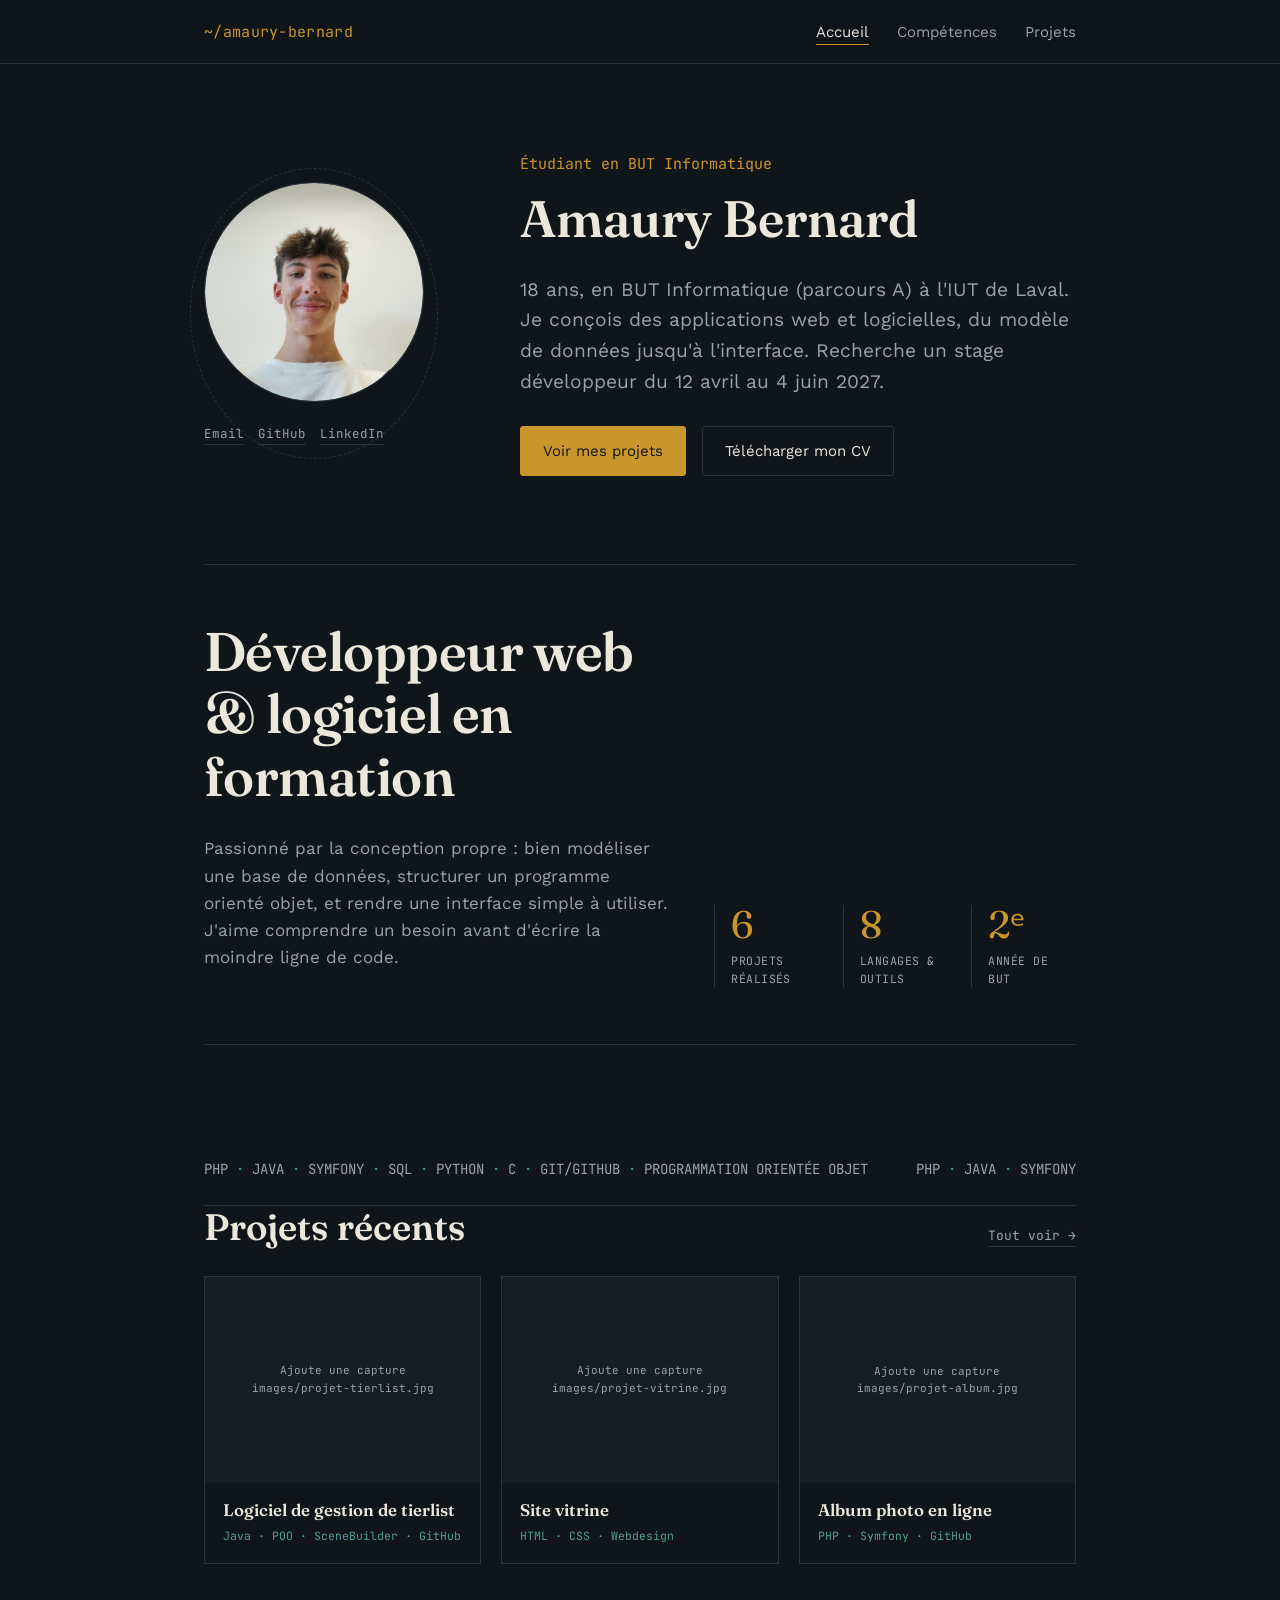
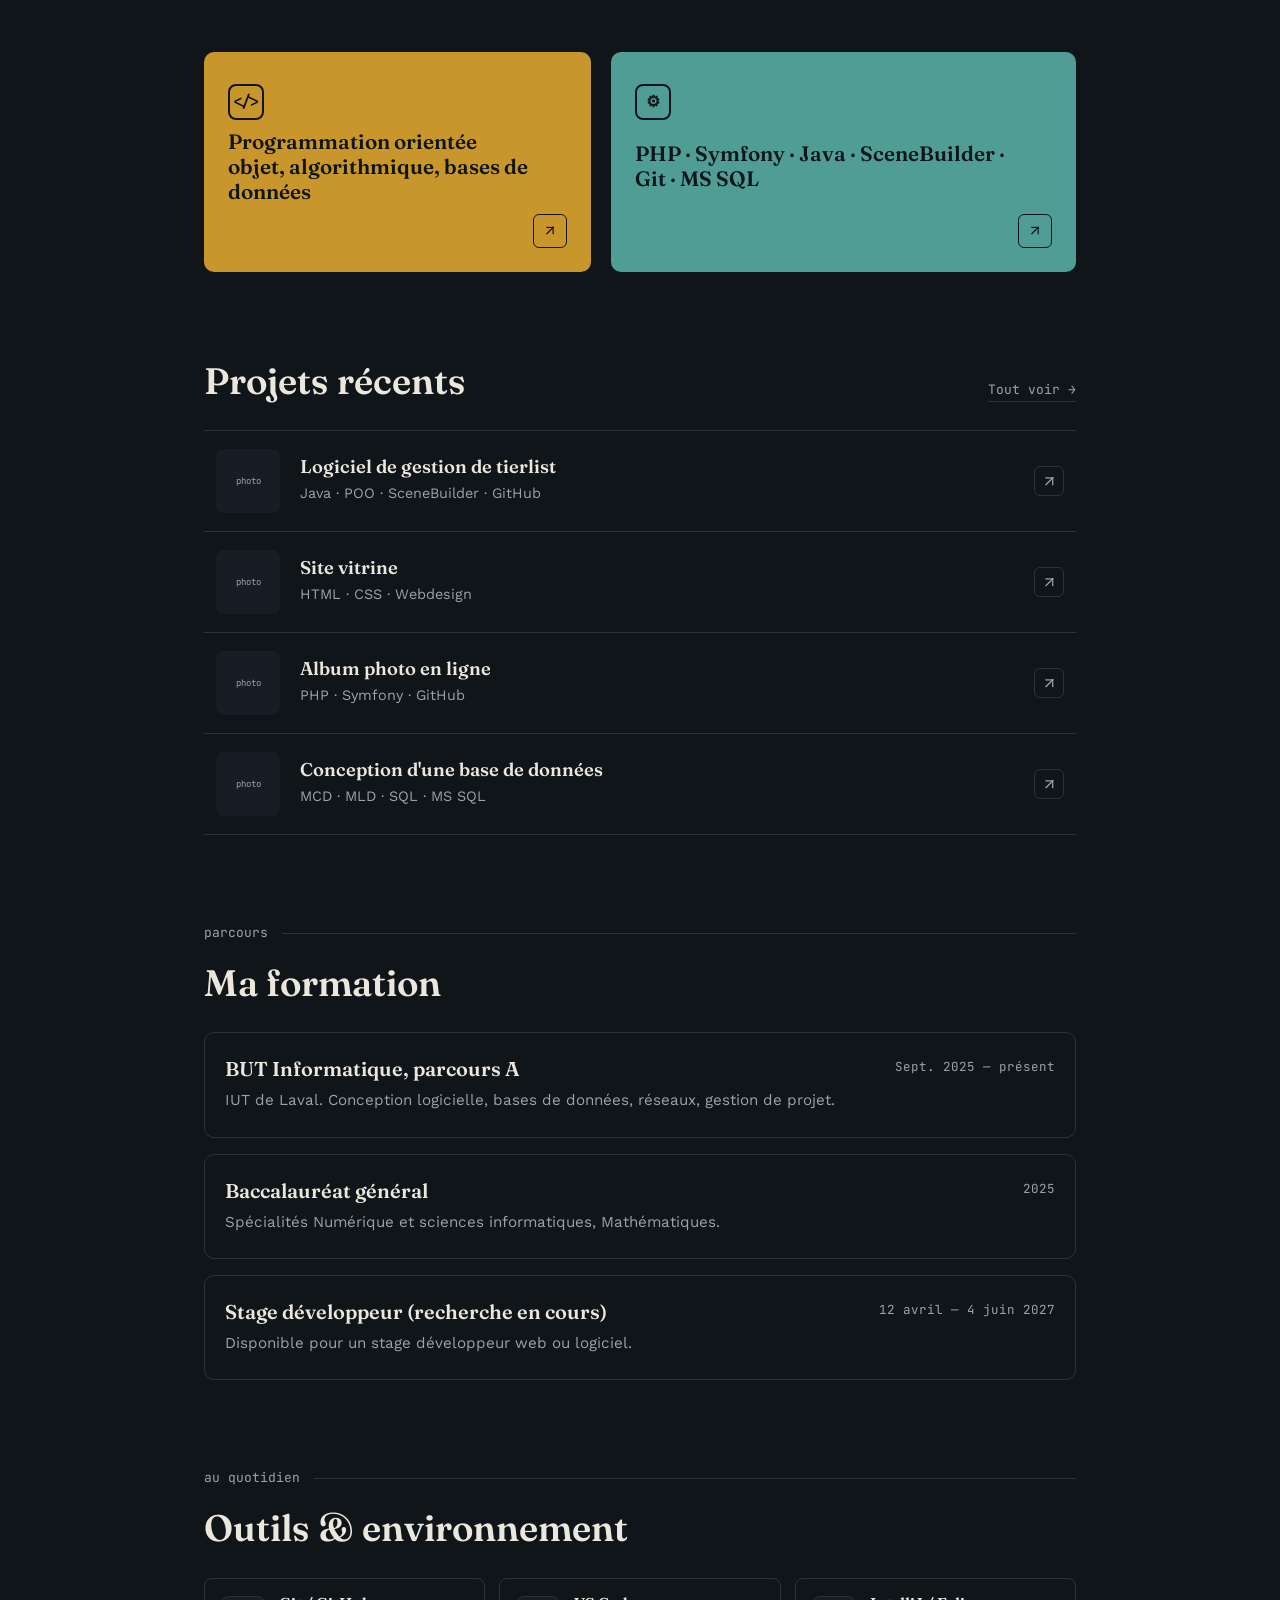
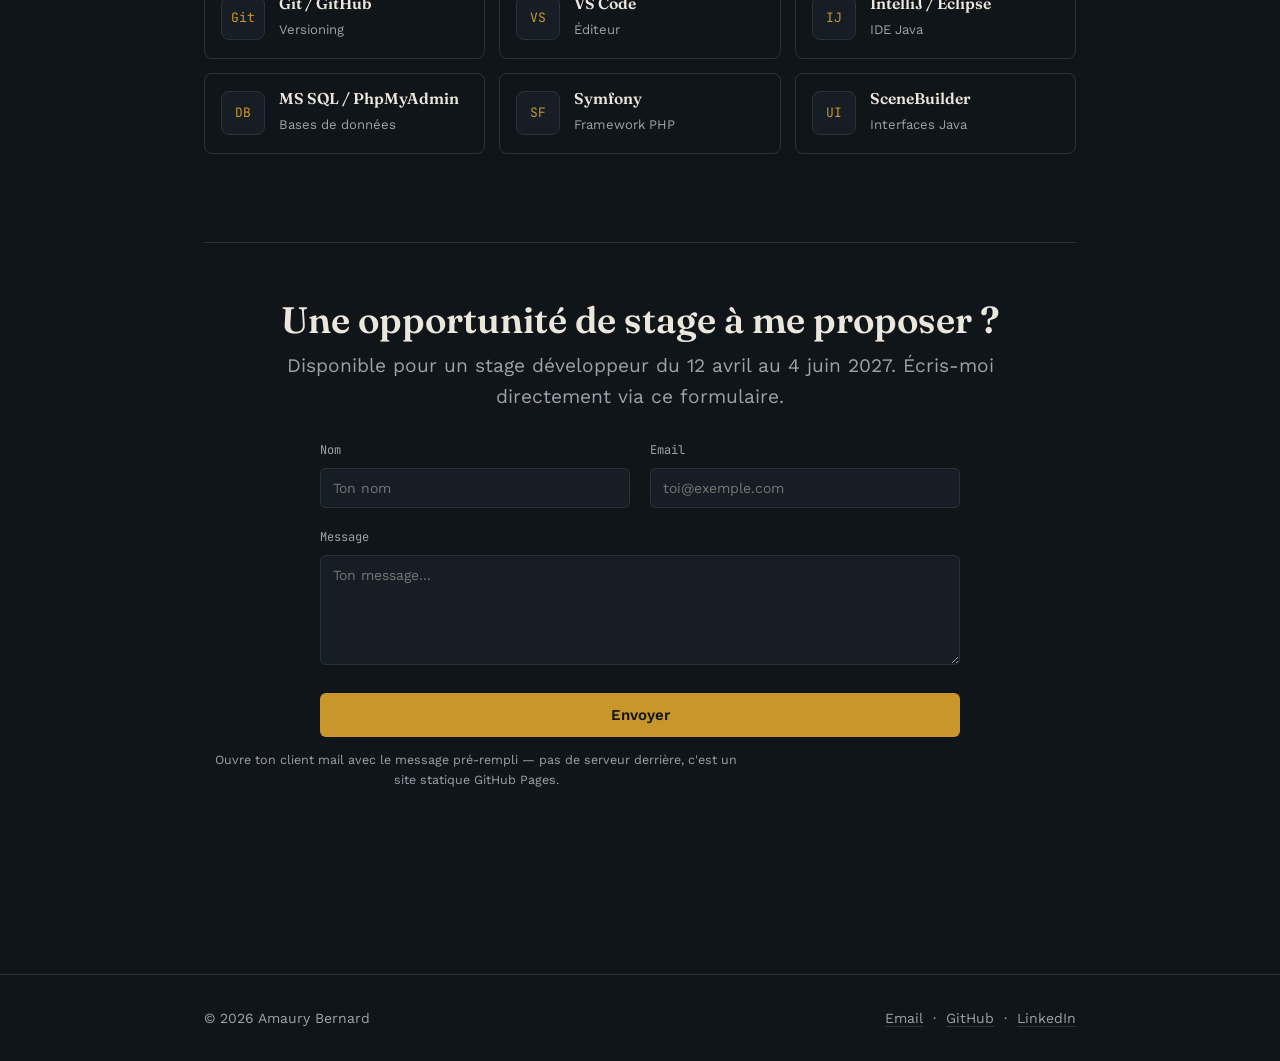
==== index.html @ c6707fb1 "3eme version" ====
<!DOCTYPE html>
<html lang="fr">
<head>
    <meta charset="UTF-8">
    <meta name="viewport" content="width=device-width, initial-scale=1.0">
    <title>Amaury Bernard — Portfolio</title>
    <meta name="description" content="Portfolio d'Amaury Bernard, étudiant en BUT Informatique à l'IUT de Laval.">
    <link rel="icon" href="images/favicon.ico">
    <link rel="preconnect" href="https://fonts.googleapis.com">
    <link href="https://fonts.googleapis.com/css2?family=Fraunces:wght@500;600&family=Work+Sans:wght@400;500&family=JetBrains+Mono:wght@400;500&display=swap" rel="stylesheet">
    <link rel="stylesheet" href="css/style.css">
</head>
<body>

<header class="site">
    <div class="wrap">
        <a href="index.html" class="logo">~/amaury-bernard</a>
        <button class="nav-toggle" aria-label="Ouvrir le menu" aria-expanded="false">☰</button>
        <nav class="main-nav">
            <ul>
                <li><a href="index.html" aria-current="page">Accueil</a></li>
                <li><a href="competences.html">Compétences</a></li>
                <li><a href="projets.html">Projets</a></li>
            </ul>
        </nav>
    </div>
</header>

<main>
    <div class="wrap">

        <!-- ===== Hero ===== -->
        <section class="hero-v2 reveal">
            <div class="avatar-wrap">
                <span class="avatar-ring"></span>
                <img src="images/profil.png" alt="Photo d'Amaury Bernard">
                <div class="socials">
                    <a href="mailto:amaury.bernard07@laposte.net">Email</a>
                    <a href="https://github.com/tonpseudo">GitHub</a>
                    <a href="https://linkedin.com/in/tonprofil">LinkedIn</a>
                </div>
            </div>
            <div>
                <span class="role-tag">Étudiant en BUT Informatique</span>
                <h1>Amaury Bernard</h1>
                <p class="lede">
                    18 ans, en BUT Informatique (parcours A) à l'IUT de Laval.
                    Je conçois des applications web et logicielles, du modèle de
                    données jusqu'à l'interface. Recherche un stage développeur
                    du 12 avril au 4 juin 2027.
                </p>
                <div class="hero-actions">
                    <a href="projets.html" class="btn btn-primary">Voir mes projets</a>
                    <a href="assets/cv.pdf" class="btn btn-ghost">Télécharger mon CV</a>
                </div>
            </div>
        </section>

        <!-- ===== Grande accroche + stats ===== -->
        <section class="statement reveal">
            <div>
                <h2>Développeur web &amp; logiciel en formation</h2>
                <p>
                    Passionné par la conception propre : bien modéliser une base
                    de données, structurer un programme orienté objet, et rendre
                    une interface simple à utiliser. J'aime comprendre un besoin
                    avant d'écrire la moindre ligne de code.
                </p>
            </div>
            <div class="stat-row">
                <div class="stat">
                    <span class="num" data-count="6">0</span>
                    <span class="label">Projets réalisés</span>
                </div>
                <div class="stat">
                    <span class="num" data-count="8">0</span>
                    <span class="label">Langages &amp; outils</span>
                </div>
                <div class="stat">
                    <span class="num" data-count="2" data-suffix="ᵉ">0ᵉ</span>
                    <span class="label">Année de BUT</span>
                </div>
            </div>
        </section>

        <!-- ===== Bande de compétences défilante ===== -->
        <div class="marquee reveal">
            <div class="marquee-track">
                <span>PHP <span class="dot">·</span> JAVA <span class="dot">·</span> SYMFONY <span class="dot">·</span> SQL <span class="dot">·</span> PYTHON <span class="dot">·</span> C <span class="dot">·</span> GIT/GITHUB <span class="dot">·</span> PROGRAMMATION ORIENTÉE OBJET</span>
                <span>PHP <span class="dot">·</span> JAVA <span class="dot">·</span> SYMFONY <span class="dot">·</span> SQL <span class="dot">·</span> PYTHON <span class="dot">·</span> C <span class="dot">·</span> GIT/GITHUB <span class="dot">·</span> PROGRAMMATION ORIENTÉE OBJET</span>
            </div>
        </div>

        <!-- ===== Aperçu projets ===== -->
        <section class="reveal">
            <div class="preview-head">
                <h2 style="margin:0;">Projets récents</h2>
                <a href="projets.html">Tout voir →</a>
            </div>
            <div class="preview-grid">

                <div class="preview-card">
                    <div class="thumb">
                        <!-- Remplace par : <img src="images/projet-tierlist.jpg" alt="..."> -->
                        <span class="placeholder">Ajoute une capture<br>images/projet-tierlist.jpg</span>
                    </div>
                    <div class="body">
                        <h3>Logiciel de gestion de tierlist</h3>
                        <p class="stack">Java · POO · SceneBuilder · GitHub</p>
                    </div>
                </div>

                <div class="preview-card">
                    <div class="thumb">
                        <!-- Remplace par : <img src="images/projet-vitrine.jpg" alt="..."> -->
                        <span class="placeholder">Ajoute une capture<br>images/projet-vitrine.jpg</span>
                    </div>
                    <div class="body">
                        <h3>Site vitrine</h3>
                        <p class="stack">HTML · CSS · Webdesign</p>
                    </div>
                </div>

                <div class="preview-card">
                    <div class="thumb">
                        <!-- Remplace par : <img src="images/projet-album.jpg" alt="..."> -->
                        <span class="placeholder">Ajoute une capture<br>images/projet-album.jpg</span>
                    </div>
                    <div class="body">
                        <h3>Album photo en ligne</h3>
                        <p class="stack">PHP · Symfony · GitHub</p>
                    </div>
                </div>

            </div>
        </section>

        <!-- ===== Mise en avant (bento) ===== -->
        <section class="reveal">
            <div class="highlight-grid">
                <div class="highlight-card amber">
                    <span class="icon">&lt;/&gt;</span>
                    <p>Programmation orientée objet, algorithmique, bases de données</p>
                    <span class="arrow">↗</span>
                </div>
                <div class="highlight-card teal">
                    <span class="icon">⚙</span>
                    <p>PHP · Symfony · Java · SceneBuilder · Git · MS SQL</p>
                    <span class="arrow">↗</span>
                </div>
            </div>
        </section>

        <!-- ===== Aperçu projets (liste) ===== -->
        <section class="reveal">
            <div class="preview-head">
                <h2 style="margin:0;">Projets récents</h2>
                <a href="projets.html">Tout voir →</a>
            </div>
            <div class="list-rows">
                <a class="list-row" href="projets.html">
                    <div class="thumb">
                        <!-- <img src="images/projet-tierlist.jpg" alt=""> -->
                        photo
                    </div>
                    <div class="info">
                        <h3>Logiciel de gestion de tierlist</h3>
                        <span>Java · POO · SceneBuilder · GitHub</span>
                    </div>
                    <span class="go">↗</span>
                </a>
                <a class="list-row" href="projets.html">
                    <div class="thumb">
                        <!-- <img src="images/projet-vitrine.jpg" alt=""> -->
                        photo
                    </div>
                    <div class="info">
                        <h3>Site vitrine</h3>
                        <span>HTML · CSS · Webdesign</span>
                    </div>
                    <span class="go">↗</span>
                </a>
                <a class="list-row" href="projets.html">
                    <div class="thumb">
                        <!-- <img src="images/projet-album.jpg" alt=""> -->
                        photo
                    </div>
                    <div class="info">
                        <h3>Album photo en ligne</h3>
                        <span>PHP · Symfony · GitHub</span>
                    </div>
                    <span class="go">↗</span>
                </a>
                <a class="list-row" href="projets.html">
                    <div class="thumb">
                        <!-- <img src="images/projet-bdd.jpg" alt=""> -->
                        photo
                    </div>
                    <div class="info">
                        <h3>Conception d'une base de données</h3>
                        <span>MCD · MLD · SQL · MS SQL</span>
                    </div>
                    <span class="go">↗</span>
                </a>
            </div>
        </section>

        <!-- ===== Parcours ===== -->
        <section class="reveal">
            <div class="eyebrow-line">parcours</div>
            <h2>Ma formation</h2>
            <div style="margin-top: 28px;">
                <div class="timeline-card">
                    <div>
                        <h3>BUT Informatique, parcours A</h3>
                        <p>IUT de Laval. Conception logicielle, bases de données, réseaux, gestion de projet.</p>
                    </div>
                    <span class="when">Sept. 2025 — présent</span>
                </div>
                <div class="timeline-card">
                    <div>
                        <h3>Baccalauréat général</h3>
                        <p>Spécialités Numérique et sciences informatiques, Mathématiques.</p>
                    </div>
                    <span class="when">2025</span>
                </div>
                <div class="timeline-card">
                    <div>
                        <h3>Stage développeur (recherche en cours)</h3>
                        <p>Disponible pour un stage développeur web ou logiciel.</p>
                    </div>
                    <span class="when">12 avril — 4 juin 2027</span>
                </div>
            </div>
        </section>

        <!-- ===== Outils ===== -->
        <section class="reveal">
            <div class="eyebrow-line">au quotidien</div>
            <h2>Outils &amp; environnement</h2>
            <div class="tools-grid" style="margin-top: 28px;">
                <div class="tool-card">
                    <span class="glyph">Git</span>
                    <div><h3>Git / GitHub</h3><span>Versioning</span></div>
                </div>
                <div class="tool-card">
                    <span class="glyph">VS</span>
                    <div><h3>VS Code</h3><span>Éditeur</span></div>
                </div>
                <div class="tool-card">
                    <span class="glyph">IJ</span>
                    <div><h3>IntelliJ / Eclipse</h3><span>IDE Java</span></div>
                </div>
                <div class="tool-card">
                    <span class="glyph">DB</span>
                    <div><h3>MS SQL / PhpMyAdmin</h3><span>Bases de données</span></div>
                </div>
                <div class="tool-card">
                    <span class="glyph">SF</span>
                    <div><h3>Symfony</h3><span>Framework PHP</span></div>
                </div>
                <div class="tool-card">
                    <span class="glyph">UI</span>
                    <div><h3>SceneBuilder</h3><span>Interfaces Java</span></div>
                </div>
            </div>
        </section>

        <!-- ===== CTA contact ===== -->
        <section class="cta-contact reveal">
            <h2>Une opportunité de stage à me proposer ?</h2>
            <p class="lede">
                Disponible pour un stage développeur du 12 avril au 4 juin 2027.
                Écris-moi directement via ce formulaire.
            </p>
            <form id="contact-form" class="contact-form">
                <div class="form-row">
                    <div class="field">
                        <label for="cf-name">Nom</label>
                        <input type="text" id="cf-name" name="name" placeholder="Ton nom" required>
                    </div>
                    <div class="field">
                        <label for="cf-email">Email</label>
                        <input type="email" id="cf-email" name="email" placeholder="toi@exemple.com" required>
                    </div>
                </div>
                <div class="field">
                    <label for="cf-message">Message</label>
                    <textarea id="cf-message" name="message" placeholder="Ton message..." required></textarea>
                </div>
                <button type="submit">Envoyer</button>
            </form>
            <p class="form-note">
                Ouvre ton client mail avec le message pré-rempli — pas de serveur derrière,
                c'est un site statique GitHub Pages.
            </p>
        </section>

    </div>
</main>

<footer class="site">
    <div class="wrap">
        <span>© 2026 Amaury Bernard</span>
        <span>
        <a href="mailto:amaury.bernard07@laposte.net">Email</a>
        &nbsp;·&nbsp;
        <a href="https://github.com/tonpseudo">GitHub</a>
        &nbsp;·&nbsp;
        <a href="https://linkedin.com/in/tonprofil">LinkedIn</a>
      </span>
    </div>
</footer>

<script src="js/main.js"></script>
</body>
</html>
---- css/style.css ----
/* =========================================================
   Portfolio — feuille de style commune
   Palette : encre profonde + accent ambre, une seule touche
   Typo : Fraunces (titres) + Work Sans (texte) + JetBrains Mono (code)
   ========================================================= */

:root {
    --ink: #10151a;
    --ink-soft: #161d24;
    --paper: #ece7dd;
    --paper-dim: #9aa3ab;
    --amber: #c9962b;
    --teal: #4f9d94;
    --line: #2a333c;

    --font-display: "Fraunces", Georgia, "Times New Roman", serif;
    --font-body: "Work Sans", "Segoe UI", Arial, sans-serif;
    --font-mono: "JetBrains Mono", "Courier New", monospace;

    --maxw: 920px;
}

* { box-sizing: border-box; }

html { scroll-behavior: smooth; }

body {
    margin: 0;
    background: var(--ink);
    color: var(--paper);
    font-family: var(--font-body);
    font-size: 17px;
    line-height: 1.6;
    -webkit-font-smoothing: antialiased;
}

img { max-width: 100%; display: block; }

a {
    color: inherit;
    text-decoration: none;
}

.wrap {
    max-width: var(--maxw);
    margin: 0 auto;
    padding: 0 24px;
}

/* ---------- En-tête / navigation ---------- */

header.site {
    border-bottom: 1px solid var(--line);
    position: sticky;
    top: 0;
    background: rgba(16, 21, 26, 0.92);
    backdrop-filter: blur(6px);
    z-index: 10;
}

header.site .wrap {
    display: flex;
    align-items: center;
    justify-content: space-between;
    padding-top: 18px;
    padding-bottom: 18px;
}

.logo {
    font-family: var(--font-mono);
    font-size: 15px;
    color: var(--amber);
    letter-spacing: 0.02em;
}

nav.main-nav ul {
    list-style: none;
    display: flex;
    gap: 28px;
    margin: 0;
    padding: 0;
}

nav.main-nav a {
    font-size: 15px;
    color: var(--paper-dim);
    padding-bottom: 3px;
    border-bottom: 1px solid transparent;
    transition: color 0.15s ease, border-color 0.15s ease;
}

nav.main-nav a:hover,
nav.main-nav a[aria-current="page"] {
    color: var(--paper);
    border-color: var(--amber);
}

.nav-toggle {
    display: none;
    background: none;
    border: 1px solid var(--line);
    color: var(--paper);
    padding: 8px 10px;
    border-radius: 4px;
    font-size: 20px;
    line-height: 1;
}

/* ---------- Sections génériques ---------- */

main { padding-top: 64px; padding-bottom: 96px; }

section { margin-bottom: 88px; }

.eyebrow-line {
    display: flex;
    align-items: center;
    gap: 14px;
    margin-bottom: 18px;
    color: var(--paper-dim);
    font-family: var(--font-mono);
    font-size: 13px;
}

.eyebrow-line::after {
    content: "";
    flex: 1;
    height: 1px;
    background: var(--line);
}

h1, h2, h3 {
    font-family: var(--font-display);
    font-weight: 600;
    line-height: 1.15;
    margin: 0 0 0.5em;
}

h1 { font-size: clamp(2.6rem, 5vw, 4rem); }
h2 { font-size: clamp(1.7rem, 3vw, 2.3rem); }
h3 { font-size: 1.25rem; }

p { max-width: 68ch; }

.lede {
    font-size: 1.2rem;
    color: var(--paper-dim);
    max-width: 60ch;
}

/* ---------- Hero (accueil) ---------- */

.hero {
    padding-top: 40px;
    display: grid;
    grid-template-columns: 1.3fr 0.9fr;
    gap: 48px;
    align-items: center;
}

.hero .role {
    font-family: var(--font-mono);
    color: var(--amber);
    font-size: 15px;
    margin-bottom: 18px;
    display: block;
}

.hero-portrait {
    border: 1px solid var(--line);
    aspect-ratio: 4 / 5;
    background: var(--ink-soft);
    display: flex;
    align-items: center;
    justify-content: center;
    color: var(--paper-dim);
    font-family: var(--font-mono);
    font-size: 13px;
    text-align: center;
    padding: 20px;
}

.hero-actions {
    margin-top: 32px;
    display: flex;
    gap: 16px;
    flex-wrap: wrap;
}

.btn {
    display: inline-block;
    padding: 12px 22px;
    border-radius: 3px;
    font-size: 15px;
    border: 1px solid var(--line);
}

.btn-primary {
    background: var(--amber);
    color: var(--ink);
    border-color: var(--amber);
}

.btn-primary:hover { background: #dba946; }

.btn-ghost { color: var(--paper); }
.btn-ghost:hover { border-color: var(--paper); }

/* ---------- Aperçu rapide (accueil) ---------- */

.quick-facts {
    display: grid;
    grid-template-columns: repeat(3, 1fr);
    border-top: 1px solid var(--line);
    border-left: 1px solid var(--line);
}

.quick-facts div {
    border-right: 1px solid var(--line);
    border-bottom: 1px solid var(--line);
    padding: 22px 20px;
}

.quick-facts dt {
    font-family: var(--font-mono);
    font-size: 12px;
    color: var(--paper-dim);
    margin-bottom: 6px;
}

.quick-facts dd { margin: 0; font-size: 1.05rem; }

/* ---------- Compétences ---------- */

.skill-group {
    border-top: 1px solid var(--line);
    padding-top: 28px;
}

.skill-group + .skill-group { margin-top: 40px; }

.skill-group-head {
    display: flex;
    justify-content: space-between;
    align-items: baseline;
    gap: 16px;
    margin-bottom: 20px;
}

.skill-group-head span {
    font-family: var(--font-mono);
    font-size: 13px;
    color: var(--paper-dim);
}

.skill-list {
    list-style: none;
    margin: 0;
    padding: 0;
    display: grid;
    gap: 14px;
}

.skill-item {
    display: grid;
    grid-template-columns: 160px 1fr;
    gap: 18px;
    align-items: center;
}

.skill-item .name { font-size: 0.98rem; }

.skill-bar {
    height: 6px;
    background: var(--ink-soft);
    border: 1px solid var(--line);
    border-radius: 3px;
    overflow: hidden;
}

.skill-bar span {
    display: block;
    height: 100%;
    background: var(--teal);
}

/* ---------- Projets ---------- */

.project {
    border-top: 1px solid var(--line);
    padding: 32px 0;
    display: grid;
    grid-template-columns: 90px 1fr;
    gap: 24px;
}

.project:last-child { border-bottom: 1px solid var(--line); }

.project .index {
    font-family: var(--font-mono);
    color: var(--amber);
    font-size: 14px;
    padding-top: 4px;
}

.project h3 { margin-bottom: 8px; }

.project .stack {
    font-family: var(--font-mono);
    font-size: 12.5px;
    color: var(--teal);
    margin: 10px 0 12px;
}

.project .links a {
    font-size: 14px;
    color: var(--paper-dim);
    border-bottom: 1px solid var(--line);
}

.project .links a:hover { color: var(--paper); border-color: var(--amber); }

.project .links a + a { margin-left: 18px; }

/* ---------- Pied de page ---------- */

footer.site {
    border-top: 1px solid var(--line);
    padding: 32px 0;
    color: var(--paper-dim);
    font-size: 14px;
}

footer.site .wrap {
    display: flex;
    justify-content: space-between;
    flex-wrap: wrap;
    gap: 12px;
}

footer.site a { border-bottom: 1px solid var(--line); }
footer.site a:hover { color: var(--paper); border-color: var(--amber); }

/* ---------- Responsive ---------- */

@media (max-width: 760px) {
    .hero { grid-template-columns: 1fr; }
    .hero-portrait { order: -1; max-width: 220px; }
    .quick-facts { grid-template-columns: 1fr; }
    .skill-item { grid-template-columns: 1fr; }
    .project { grid-template-columns: 1fr; }

    nav.main-nav {
        position: absolute;
        top: 100%;
        left: 0;
        right: 0;
        background: var(--ink);
        border-bottom: 1px solid var(--line);
        display: none;
    }

    nav.main-nav.open { display: block; }

    nav.main-nav ul {
        flex-direction: column;
        gap: 0;
        padding: 8px 24px 18px;
    }

    nav.main-nav li { padding: 10px 0; border-bottom: 1px solid var(--line); }

    .nav-toggle { display: block; }
}

/* =========================================================
   Page d'accueil "v2" — inspirée de la structure générale
   des portfolios image + stats + preview (type Sawad),
   ré-interprétée avec sa propre identité visuelle.
   ========================================================= */

.hero-v2 {
    padding-top: 24px;
    display: grid;
    grid-template-columns: 260px 1fr;
    gap: 56px;
    align-items: center;
}

.hero-v2 .avatar-wrap {
    position: relative;
    width: 220px;
}

.hero-v2 .avatar-wrap img {
    width: 220px;
    height: 220px;
    border-radius: 50%;
    border: 1px solid var(--line);
    background: var(--ink-soft);
}

.hero-v2 .avatar-ring {
    position: absolute;
    inset: -14px;
    border: 1px dashed var(--line);
    border-radius: 50%;
    animation: spin-slow 40s linear infinite;
}

@keyframes spin-slow {
    to { transform: rotate(360deg); }
}

.hero-v2 .socials {
    margin-top: 22px;
    display: flex;
    gap: 14px;
    font-family: var(--font-mono);
    font-size: 12.5px;
}

.hero-v2 .socials a {
    color: var(--paper-dim);
    border-bottom: 1px solid var(--line);
}

.hero-v2 .socials a:hover { color: var(--amber); border-color: var(--amber); }

.hero-v2 .role-tag {
    font-family: var(--font-mono);
    color: var(--amber);
    font-size: 15px;
    display: block;
    margin-bottom: 14px;
}

.hero-v2 h1 { font-size: clamp(2.2rem, 4.4vw, 3.2rem); }

.hero-v2 .lede { margin-top: 14px; }

.hero-v2 .hero-actions { margin-top: 28px; }

/* ---- Grand statement + stats ---- */

.statement {
    border-top: 1px solid var(--line);
    border-bottom: 1px solid var(--line);
    padding: 56px 0;
    display: grid;
    grid-template-columns: 1.3fr 1fr;
    gap: 40px;
    align-items: end;
}

.statement h2 {
    font-size: clamp(2rem, 5vw, 3.4rem);
    letter-spacing: -0.01em;
}

.statement p { color: var(--paper-dim); }

.stat-row {
    display: grid;
    grid-template-columns: repeat(3, 1fr);
    gap: 24px;
    margin-top: 44px;
}

.stat {
    border-left: 1px solid var(--line);
    padding-left: 16px;
}

.stat .num {
    font-family: var(--font-display);
    font-size: 2.4rem;
    color: var(--amber);
    line-height: 1;
    display: block;
}

.stat .label {
    font-family: var(--font-mono);
    font-size: 11.5px;
    color: var(--paper-dim);
    text-transform: uppercase;
    letter-spacing: 0.04em;
    margin-top: 8px;
    display: block;
}

/* ---- Bande de compétences défilante ---- */

.marquee {
    border-bottom: 1px solid var(--line);
    padding: 22px 0;
    overflow: hidden;
    white-space: nowrap;
}

.marquee-track {
    display: inline-flex;
    gap: 48px;
    animation: marquee 26s linear infinite;
    font-family: var(--font-mono);
    font-size: 14px;
    color: var(--paper-dim);
}

.marquee-track span.dot { color: var(--teal); }

@keyframes marquee {
    from { transform: translateX(0); }
    to { transform: translateX(-50%); }
}

/* ---- Aperçu projets (cartes avec image) ---- */

.preview-head {
    display: flex;
    justify-content: space-between;
    align-items: baseline;
    margin-bottom: 28px;
}

.preview-head a {
    font-family: var(--font-mono);
    font-size: 13px;
    color: var(--paper-dim);
    border-bottom: 1px solid var(--line);
}

.preview-head a:hover { color: var(--amber); border-color: var(--amber); }

.preview-grid {
    display: grid;
    grid-template-columns: repeat(3, 1fr);
    gap: 20px;
}

.preview-card {
    border: 1px solid var(--line);
    overflow: hidden;
    transition: border-color 0.2s ease;
}

.preview-card:hover { border-color: var(--amber); }

.preview-card .thumb {
    aspect-ratio: 4 / 3;
    background: var(--ink-soft);
    overflow: hidden;
    display: flex;
    align-items: center;
    justify-content: center;
}

.preview-card .thumb img {
    width: 100%;
    height: 100%;
    object-fit: cover;
    transition: transform 0.4s ease;
}

.preview-card:hover .thumb img { transform: scale(1.06); }

.preview-card .thumb .placeholder {
    font-family: var(--font-mono);
    font-size: 11px;
    color: var(--paper-dim);
    text-align: center;
    padding: 12px;
}

.preview-card .body { padding: 18px; }

.preview-card h3 { font-size: 1.05rem; margin-bottom: 6px; }

.preview-card .stack {
    font-family: var(--font-mono);
    font-size: 11.5px;
    color: var(--teal);
    margin: 0;
}

/* ---- CTA contact ---- */

.cta-contact {
    border-top: 1px solid var(--line);
    padding-top: 56px;
    text-align: center;
}

.cta-contact h2 { margin-bottom: 10px; }

.cta-contact .lede { margin: 0 auto 28px; }

/* ---- Apparition au scroll ---- */

.reveal {
    opacity: 0;
    transform: translateY(18px);
    transition: opacity 0.6s ease, transform 0.6s ease;
}

.reveal.is-visible {
    opacity: 1;
    transform: translateY(0);
}

@media (prefers-reduced-motion: reduce) {
    .reveal { opacity: 1; transform: none; transition: none; }
    .marquee-track, .avatar-ring { animation: none; }
}

/* ---- Responsive v2 ---- */

@media (max-width: 760px) {
    .hero-v2 { grid-template-columns: 1fr; text-align: left; }
    .hero-v2 .avatar-wrap { width: 160px; }
    .hero-v2 .avatar-wrap img { width: 160px; height: 160px; }
    .statement { grid-template-columns: 1fr; }
    .stat-row { grid-template-columns: 1fr; }
    .preview-grid { grid-template-columns: 1fr; }
}

/* ---- Cartes de mise en avant (bento) ---- */

.highlight-grid {
    display: grid;
    grid-template-columns: 1fr 1.2fr;
    gap: 20px;
}

.highlight-card {
    border-radius: 10px;
    padding: 32px 24px 24px;
    min-height: 220px;
    display: flex;
    flex-direction: column;
    justify-content: space-between;
    position: relative;
    overflow: hidden;
}

.highlight-card.amber { background: var(--amber); color: var(--ink); }
.highlight-card.teal { background: var(--teal); color: var(--ink); }

.highlight-card .icon {
    width: 36px;
    height: 36px;
    border: 2px solid currentColor;
    border-radius: 8px;
    display: flex;
    align-items: center;
    justify-content: center;
    font-family: var(--font-mono);
    font-size: 16px;
    font-weight: 600;
}

.highlight-card p {
    font-family: var(--font-display);
    font-size: 1.3rem;
    font-weight: 600;
    line-height: 1.2;
    max-width: 90%;
    margin: 0;
}

.highlight-card .arrow {
    align-self: flex-end;
    width: 34px;
    height: 34px;
    border: 1px solid currentColor;
    border-radius: 6px;
    display: flex;
    align-items: center;
    justify-content: center;
    transition: transform 0.25s ease;
    font-size: 16px;
}

.highlight-card:hover .arrow { transform: rotate(45deg); }

/* ---- Liste de projets (style rangées) ---- */

.list-rows { display: flex; flex-direction: column; }

.list-row {
    display: flex;
    align-items: center;
    gap: 20px;
    padding: 18px 12px;
    border-top: 1px solid var(--line);
    text-decoration: none;
    color: inherit;
}

.list-rows .list-row:last-child { border-bottom: 1px solid var(--line); }

.list-row .thumb {
    width: 64px;
    height: 64px;
    border-radius: 8px;
    background: var(--ink-soft);
    flex-shrink: 0;
    overflow: hidden;
    display: flex;
    align-items: center;
    justify-content: center;
    font-family: var(--font-mono);
    font-size: 9px;
    color: var(--paper-dim);
    text-align: center;
}

.list-row .thumb img { width: 100%; height: 100%; object-fit: cover; }

.list-row .info { flex: 1; min-width: 0; }

.list-row .info h3 { margin: 0 0 2px; font-size: 1.15rem; }

.list-row .info span {
    color: var(--paper-dim);
    font-size: 0.9rem;
}

.list-row .go {
    width: 30px;
    height: 30px;
    border: 1px solid var(--line);
    border-radius: 6px;
    display: flex;
    align-items: center;
    justify-content: center;
    flex-shrink: 0;
    transition: transform 0.25s ease, border-color 0.25s ease;
    color: var(--paper-dim);
}

.list-row:hover .go {
    transform: rotate(45deg);
    border-color: var(--amber);
    color: var(--amber);
}

/* ---- Parcours (timeline formation) ---- */

.timeline-card {
    border: 1px solid var(--line);
    border-radius: 10px;
    padding: 24px 20px;
    display: flex;
    justify-content: space-between;
    gap: 24px;
    align-items: flex-start;
}

.timeline-card + .timeline-card { margin-top: 16px; }

.timeline-card h3 { margin-bottom: 8px; }

.timeline-card p {
    color: var(--paper-dim);
    font-size: 0.95rem;
    margin: 0;
}

.timeline-card .when {
    font-family: var(--font-mono);
    font-size: 12.5px;
    color: var(--paper-dim);
    white-space: nowrap;
    flex-shrink: 0;
}

/* ---- Grille d'outils ---- */

.tools-grid {
    display: grid;
    grid-template-columns: repeat(3, 1fr);
    gap: 14px;
}

.tool-card {
    border: 1px solid var(--line);
    border-radius: 8px;
    padding: 16px;
    display: flex;
    align-items: center;
    gap: 14px;
}

.tool-card .glyph {
    width: 44px;
    height: 44px;
    border-radius: 8px;
    background: var(--ink-soft);
    border: 1px solid var(--line);
    display: flex;
    align-items: center;
    justify-content: center;
    font-family: var(--font-mono);
    font-size: 13px;
    color: var(--amber);
    flex-shrink: 0;
}

.tool-card h3 { font-size: 0.98rem; margin: 0 0 2px; }
.tool-card span { color: var(--paper-dim); font-size: 0.82rem; }

/* ---- Formulaire de contact ---- */

.contact-form {
    display: flex;
    flex-direction: column;
    gap: 20px;
    text-align: left;
    max-width: 640px;
    margin: 0 auto;
}

.form-row {
    display: grid;
    grid-template-columns: 1fr 1fr;
    gap: 20px;
}

.field label {
    display: block;
    font-family: var(--font-mono);
    font-size: 12px;
    color: var(--paper-dim);
    margin-bottom: 8px;
}

.field input,
.field textarea {
    width: 100%;
    background: var(--ink-soft);
    border: 1px solid var(--line);
    border-radius: 6px;
    padding: 11px 12px;
    color: var(--paper);
    font-family: var(--font-body);
    font-size: 14px;
}

.field input:focus,
.field textarea:focus {
    outline: none;
    border-color: var(--amber);
}

.field textarea { resize: vertical; min-height: 110px; }

.contact-form button {
    background: var(--amber);
    color: var(--ink);
    border: none;
    border-radius: 6px;
    padding: 13px;
    font-size: 15px;
    font-weight: 600;
    cursor: pointer;
    font-family: var(--font-body);
}

.contact-form button:hover { background: #dba946; }

.form-note {
    font-size: 12.5px;
    color: var(--paper-dim);
    text-align: center;
}

@media (max-width: 760px) {
    .highlight-grid { grid-template-columns: 1fr; }
    .tools-grid { grid-template-columns: 1fr 1fr; }
    .form-row { grid-template-columns: 1fr; }
    .timeline-card { flex-direction: column; }
}

/* Respect des préférences de mouvement réduit */
@media (prefers-reduced-motion: reduce) {
    html { scroll-behavior: auto; }
}
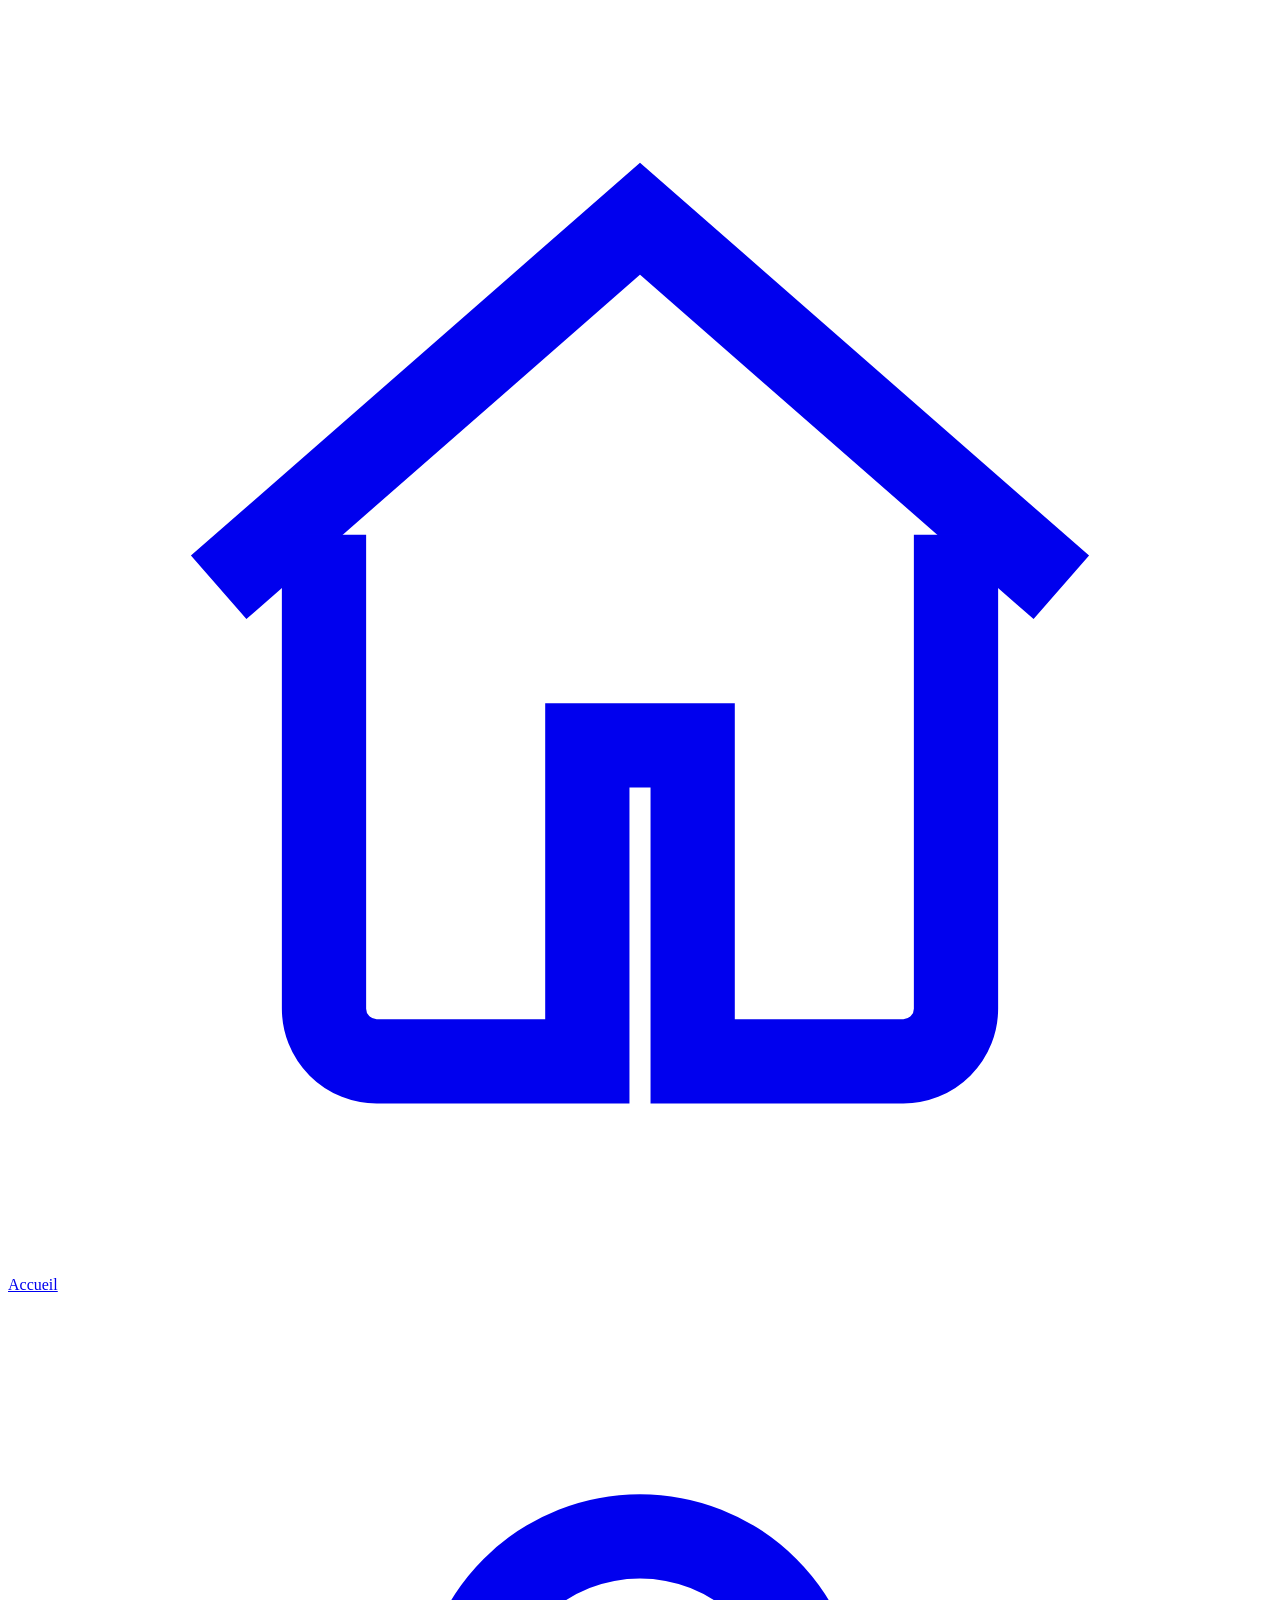
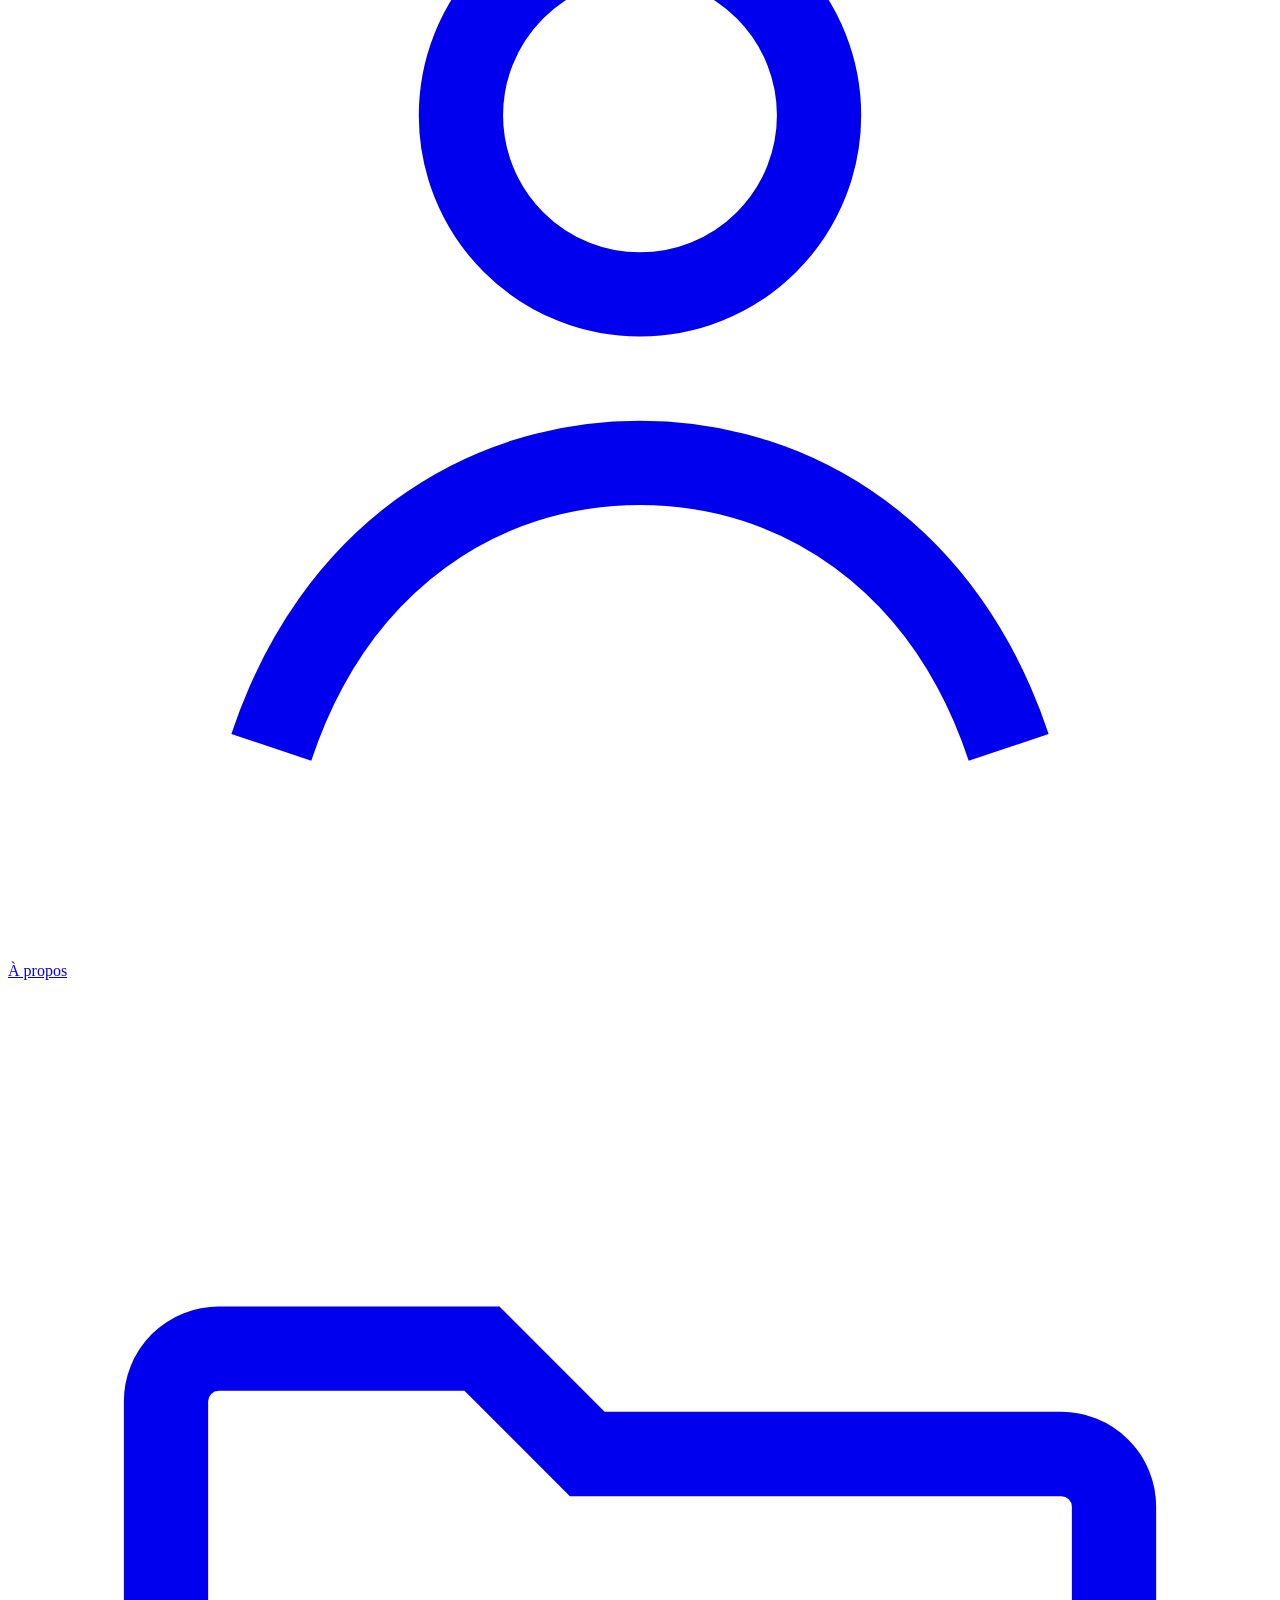
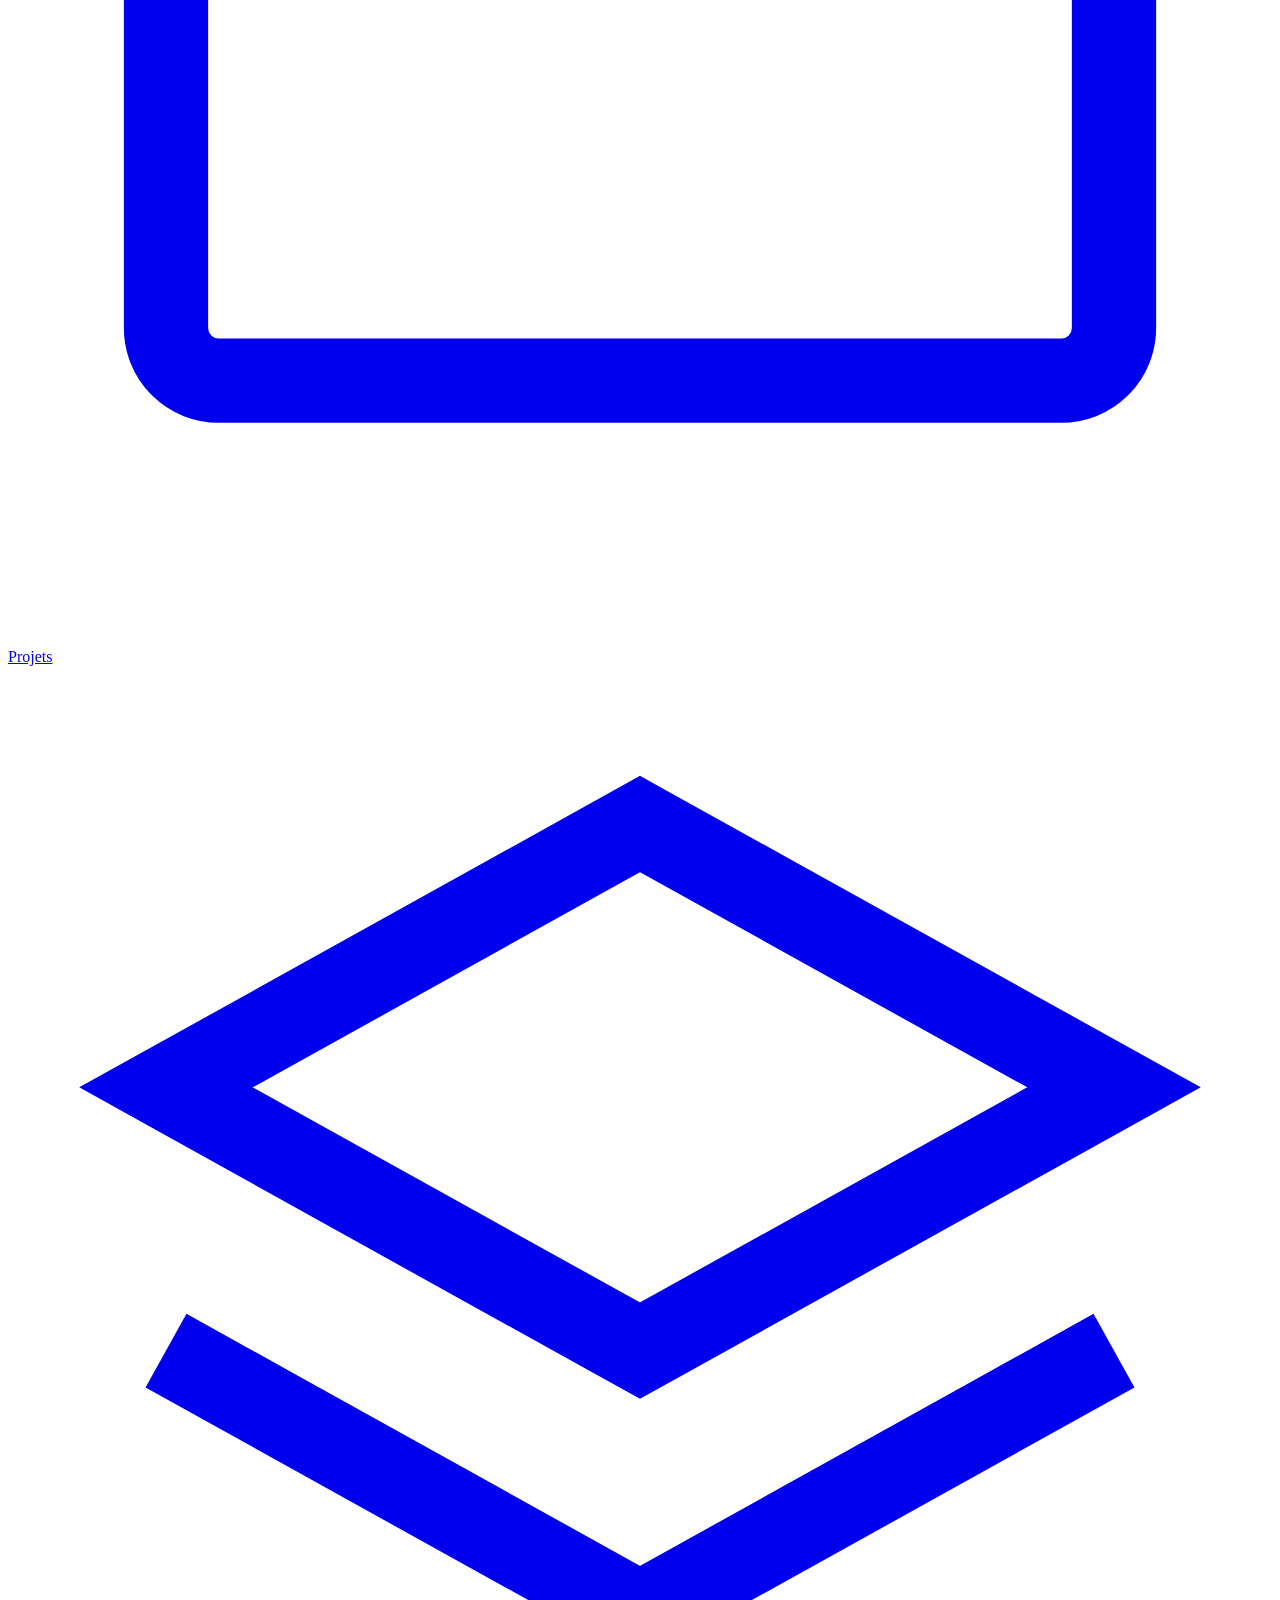
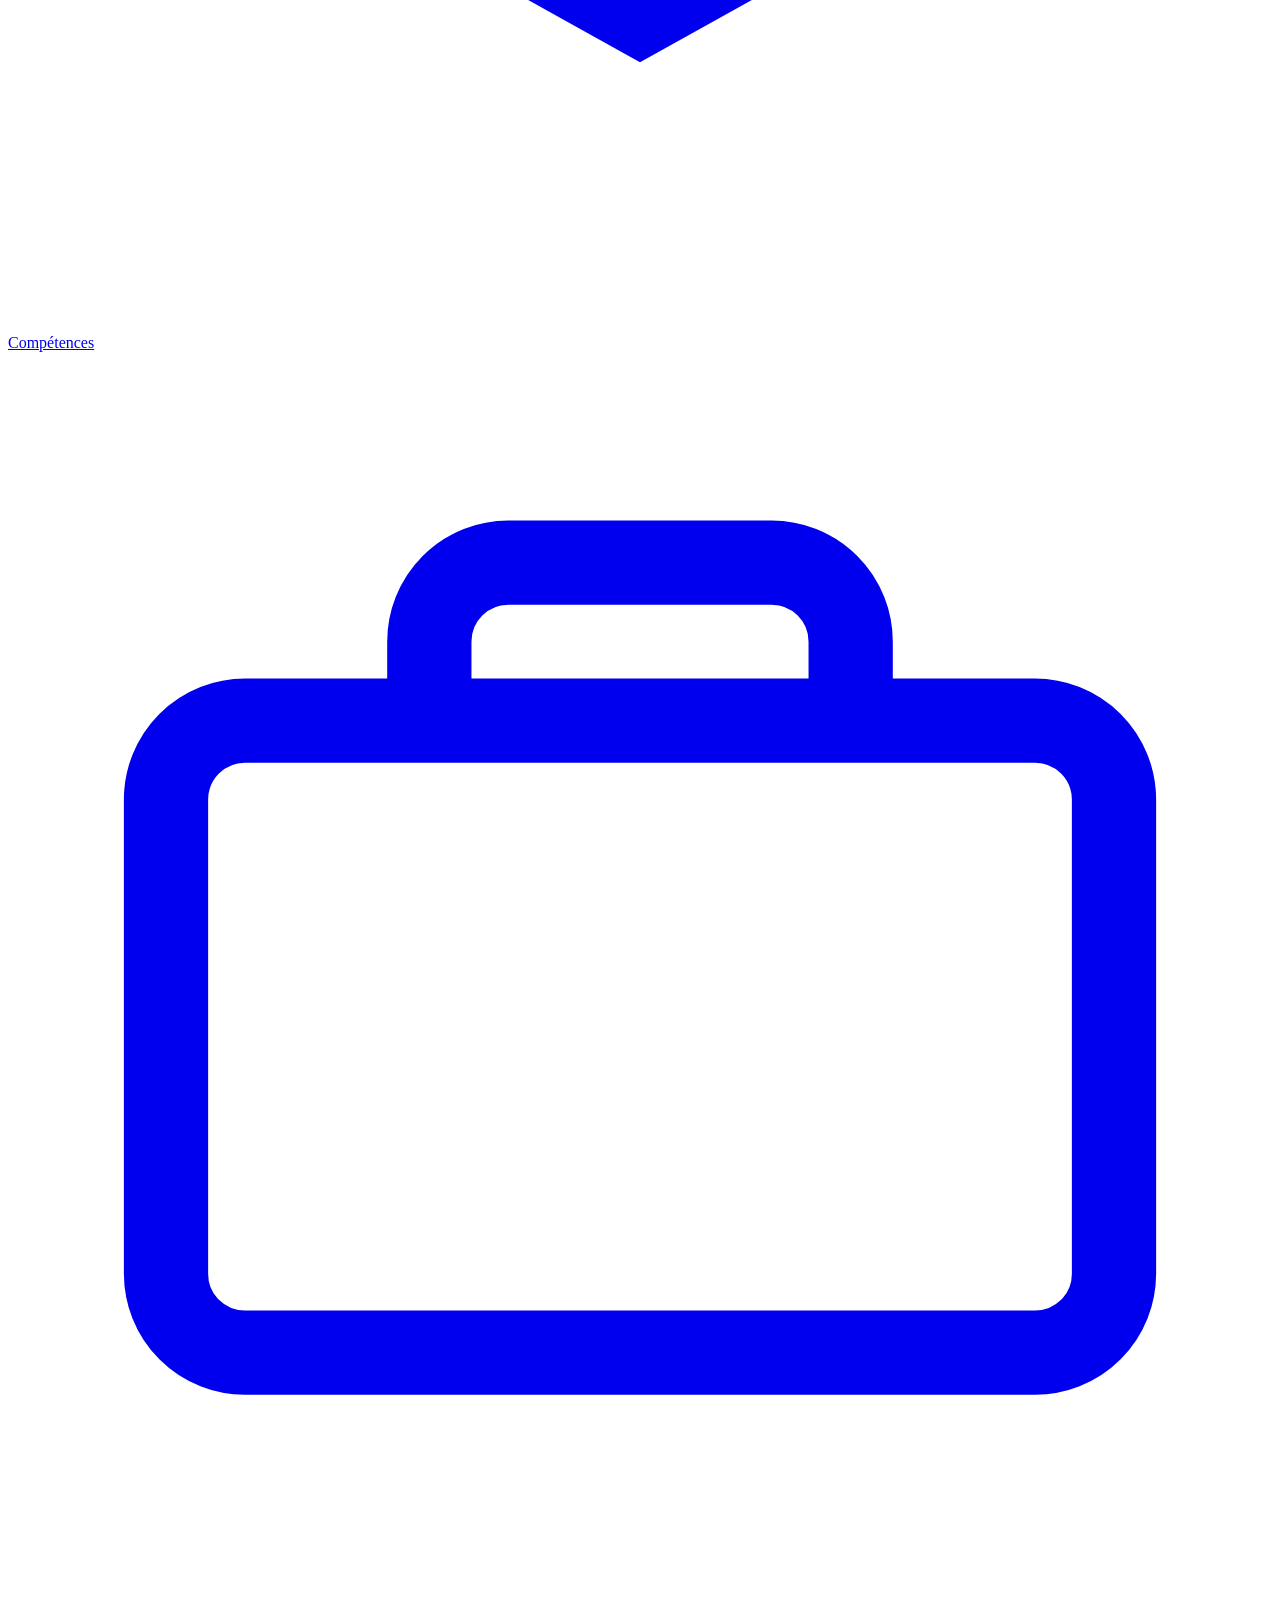
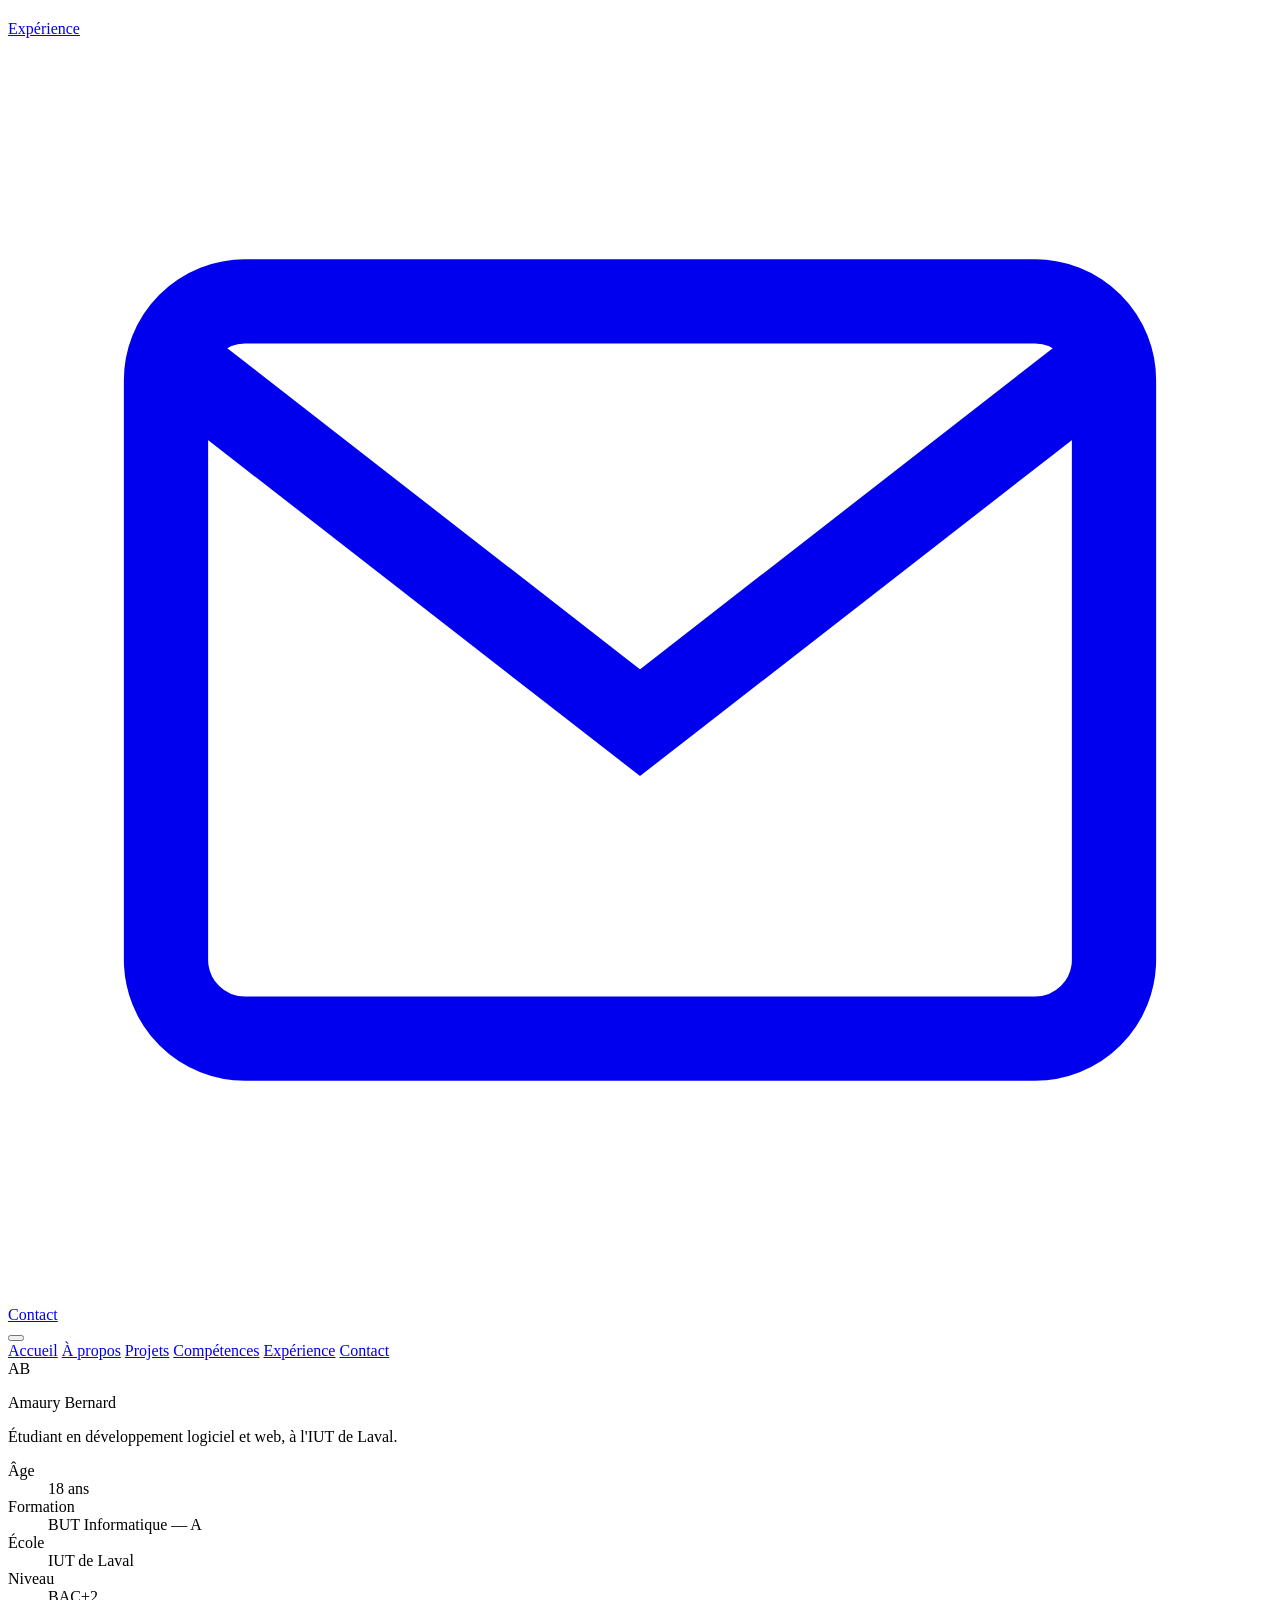
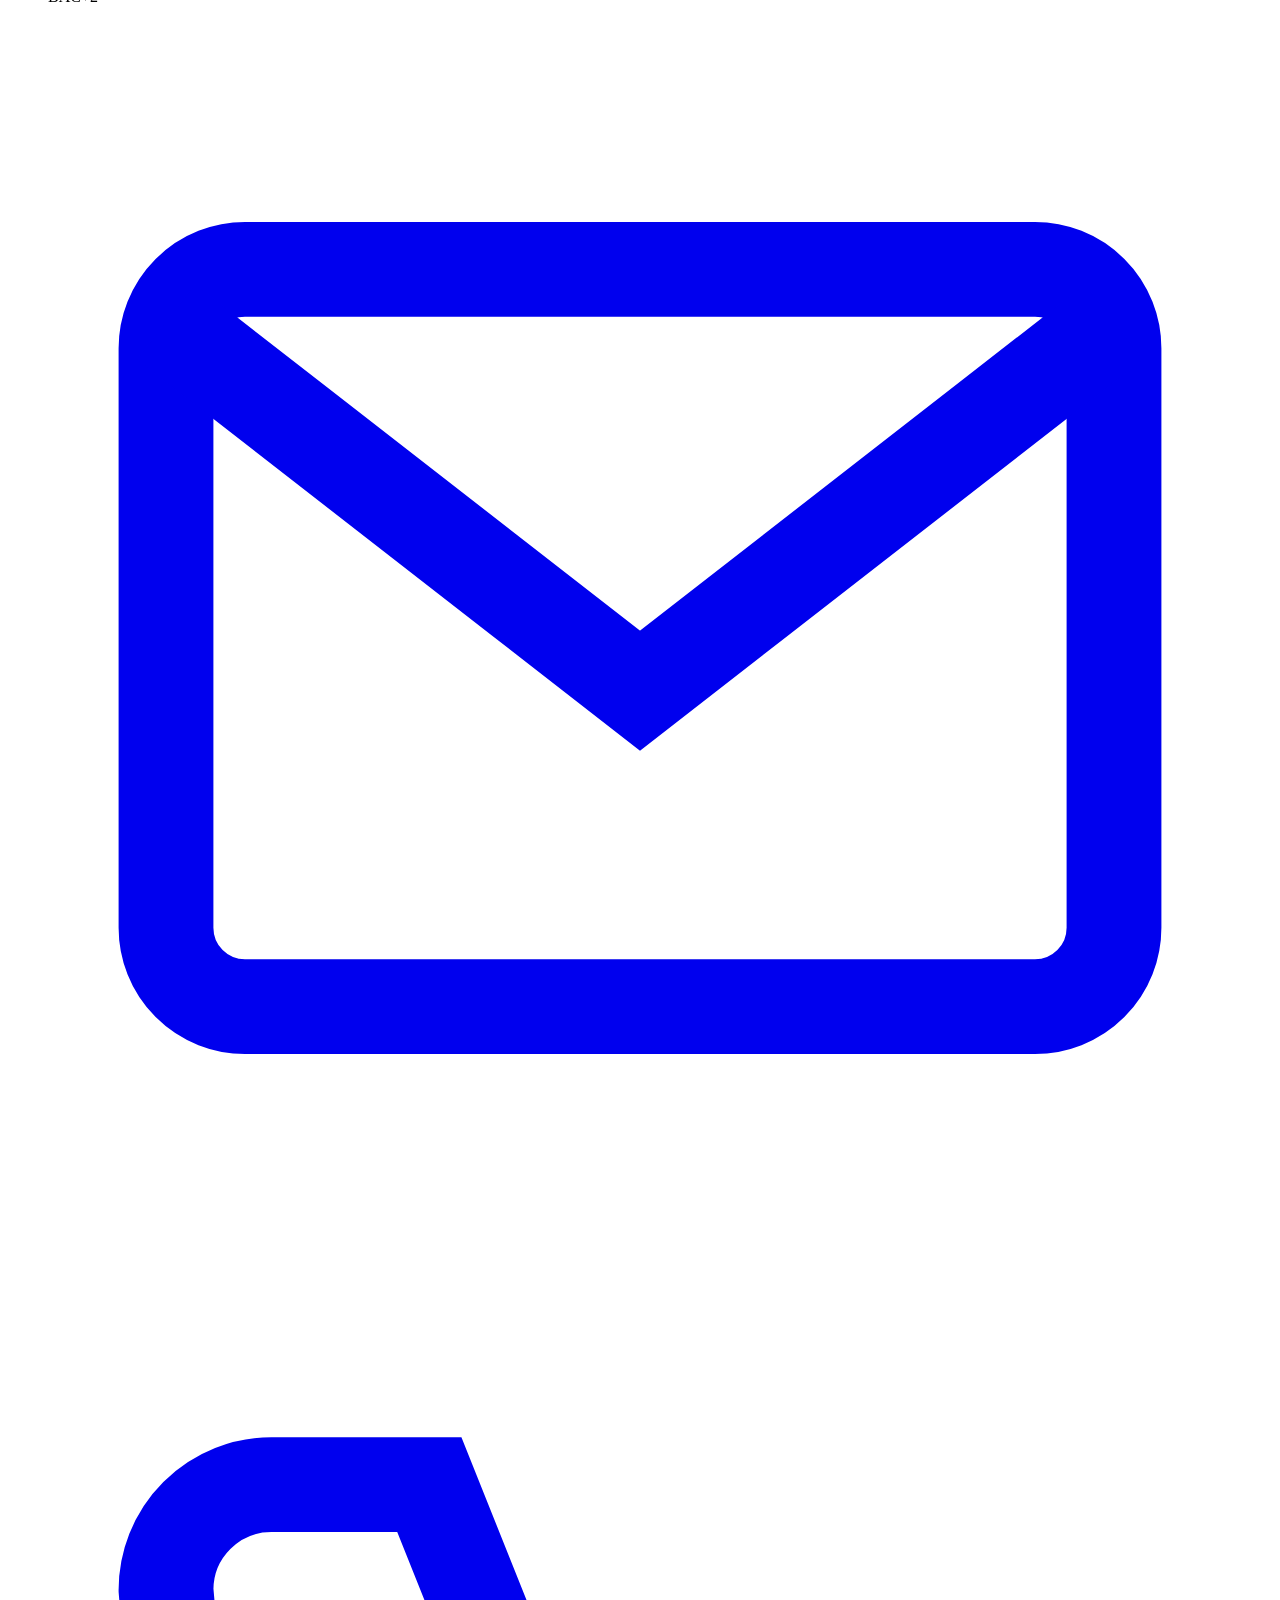
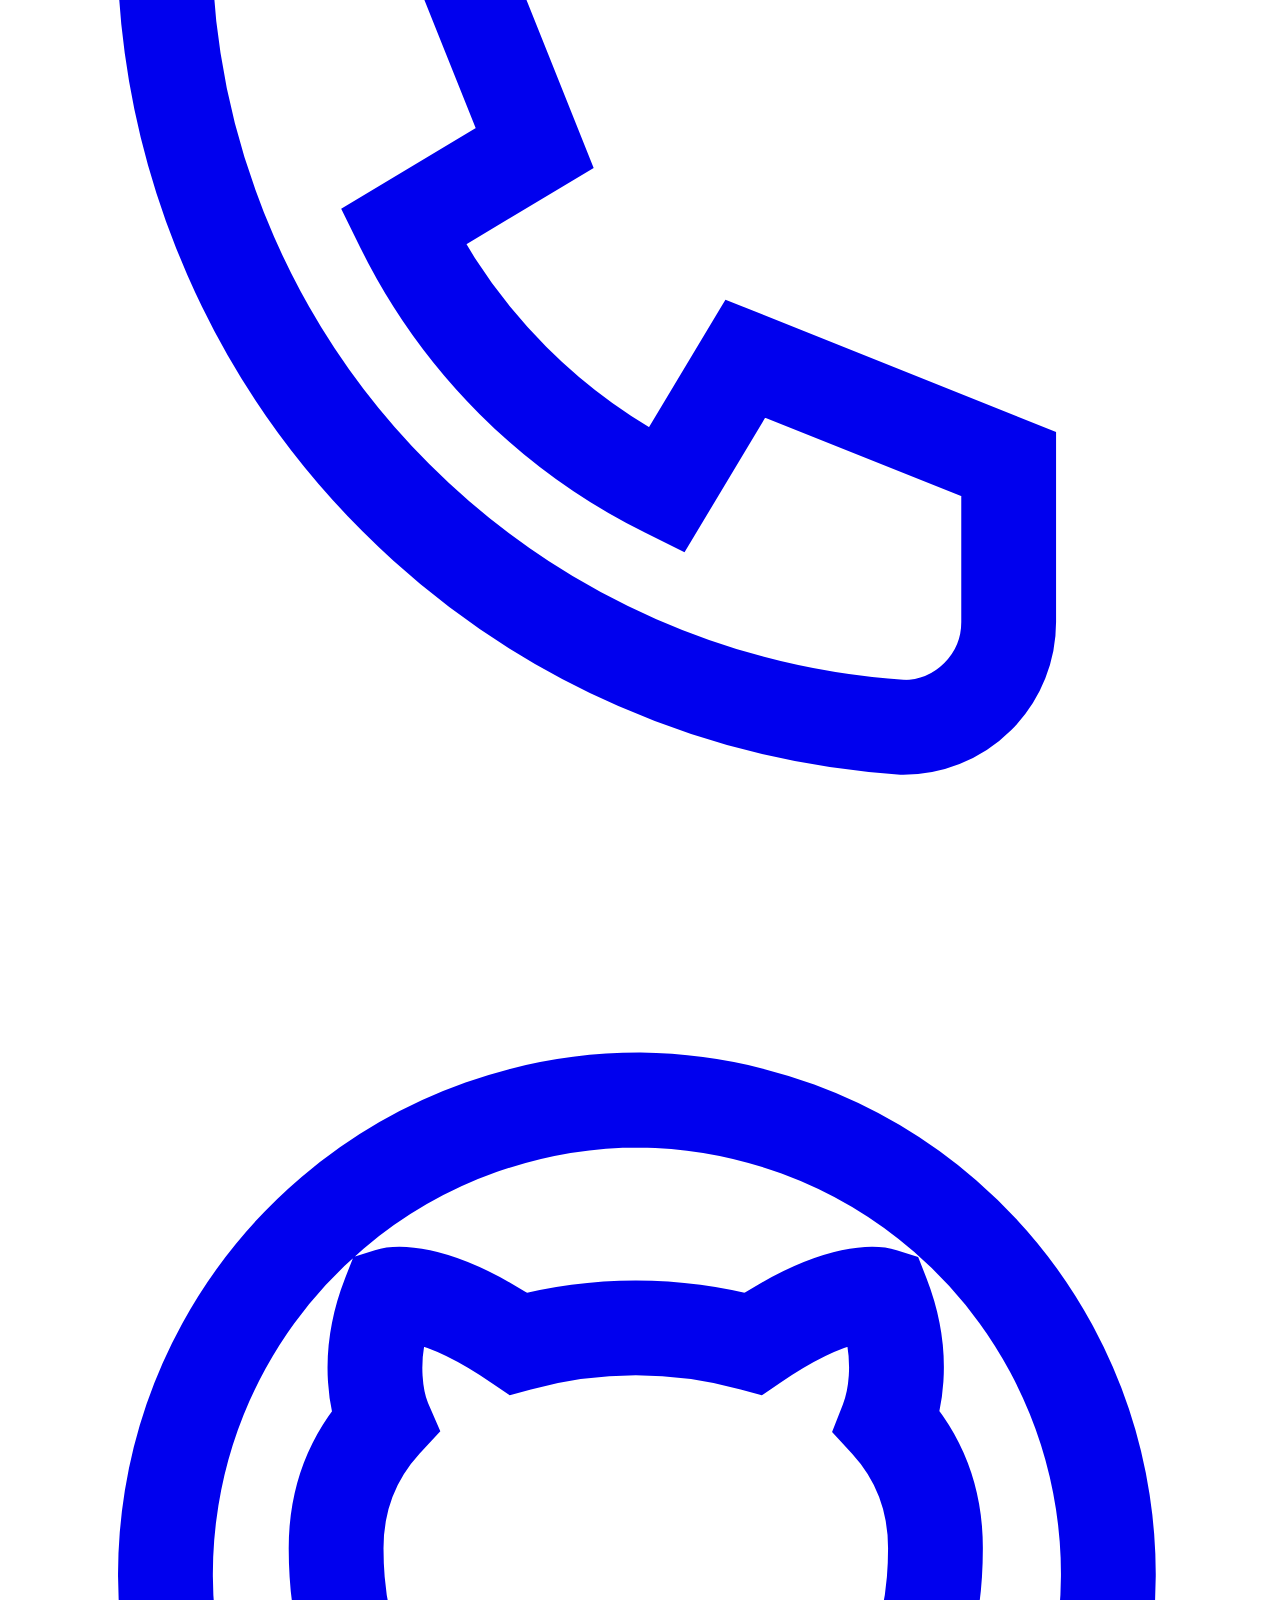
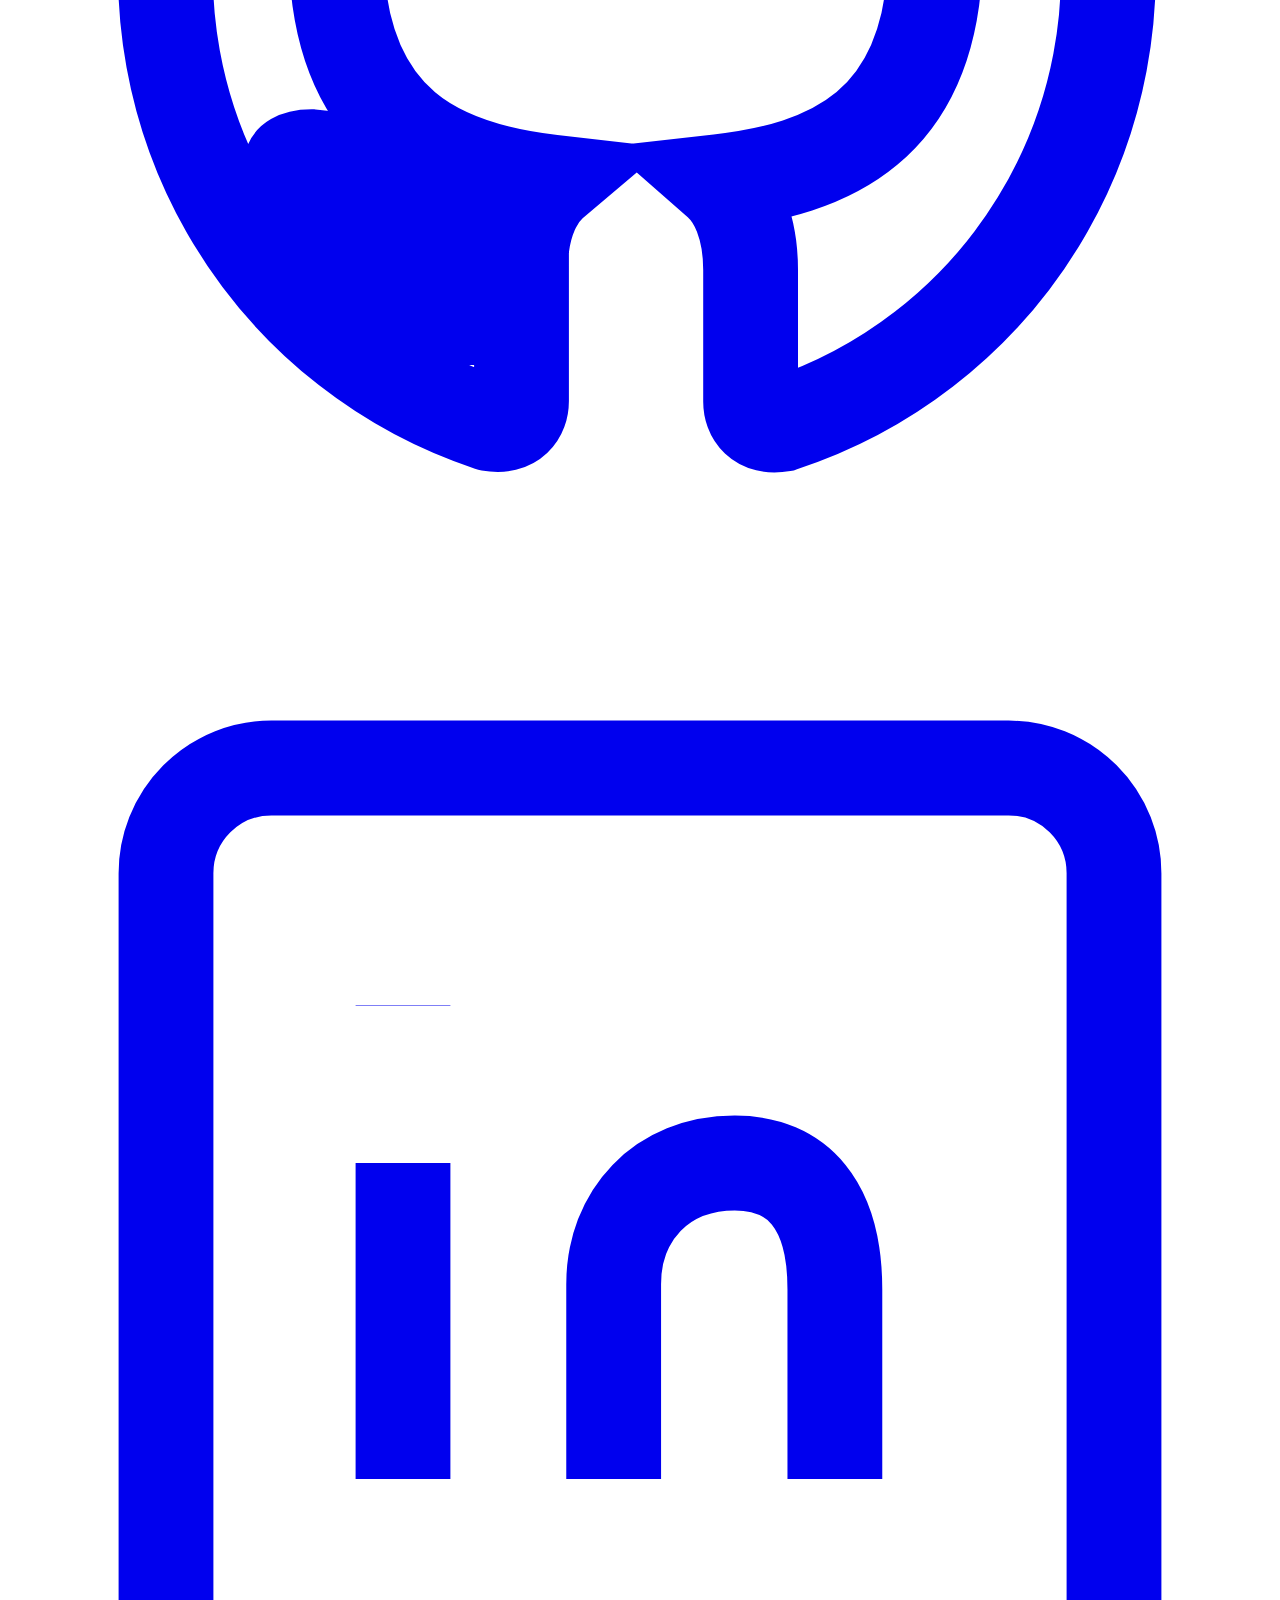
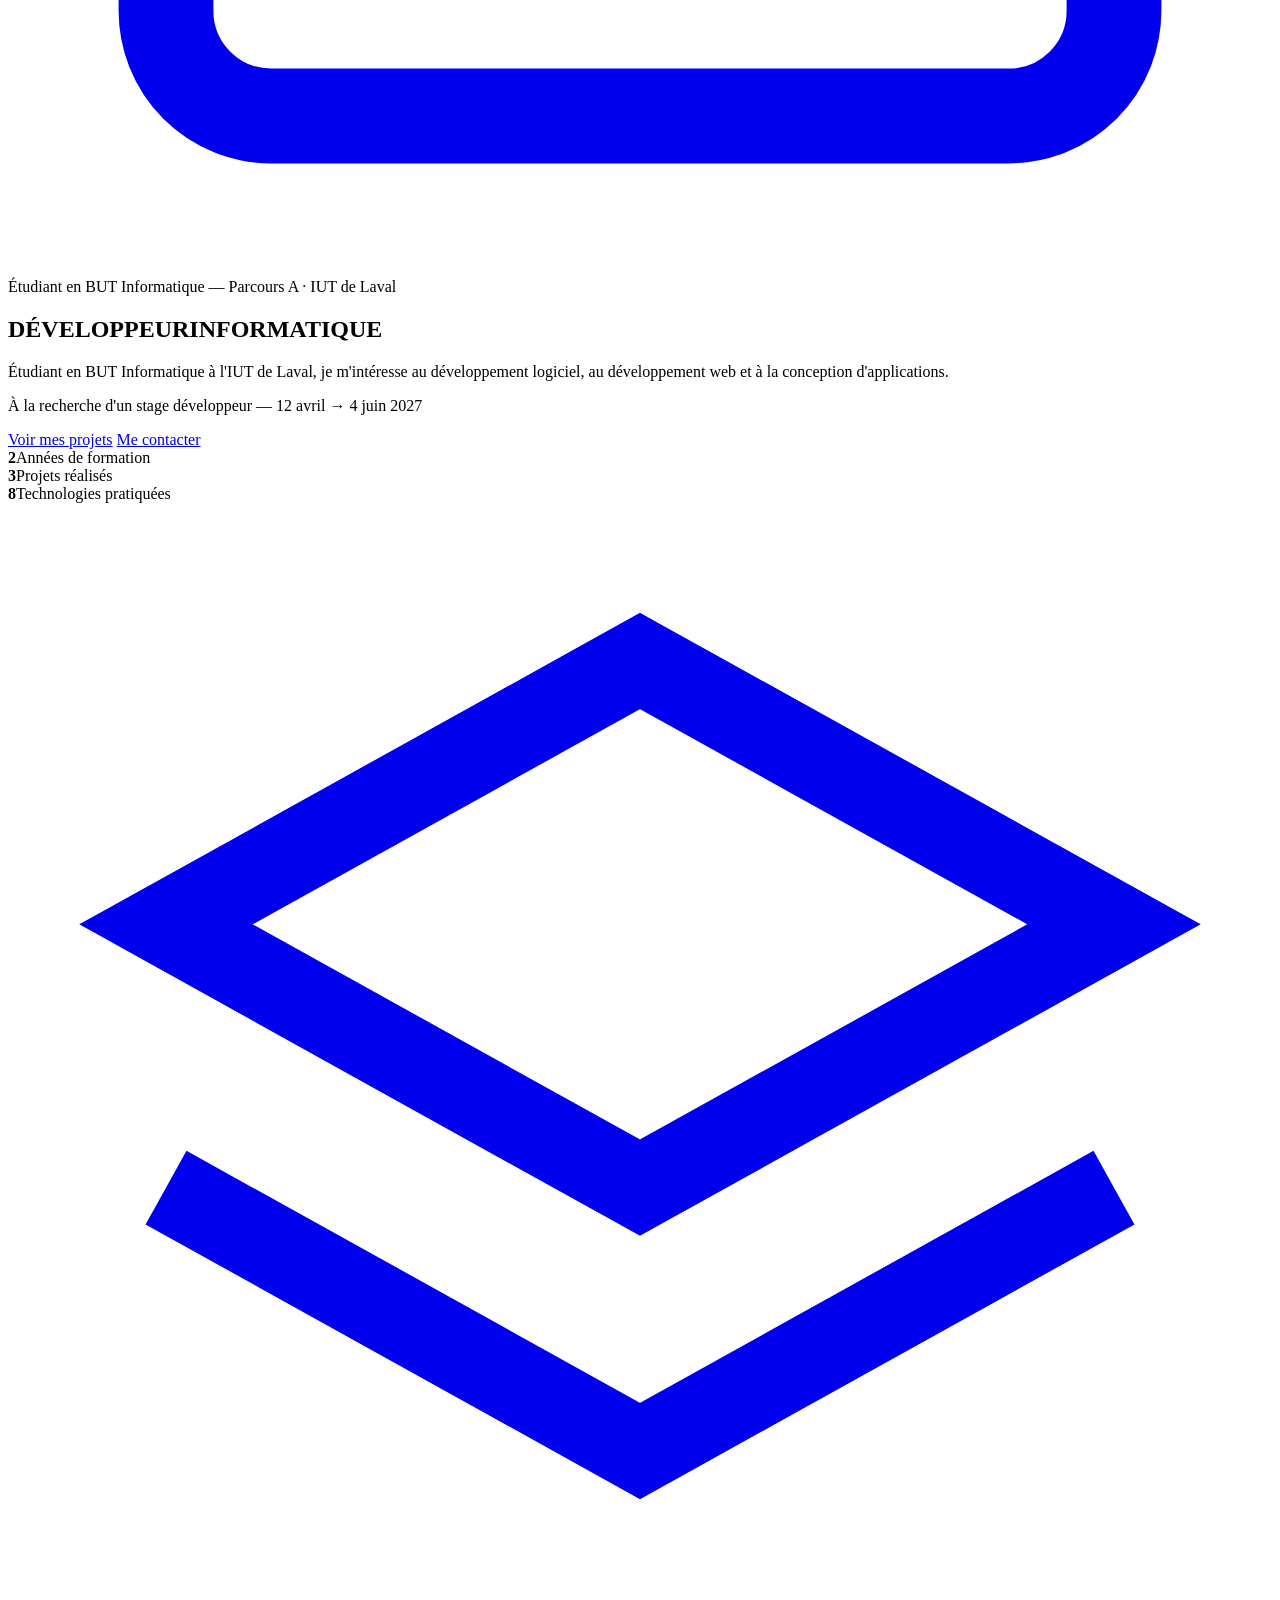
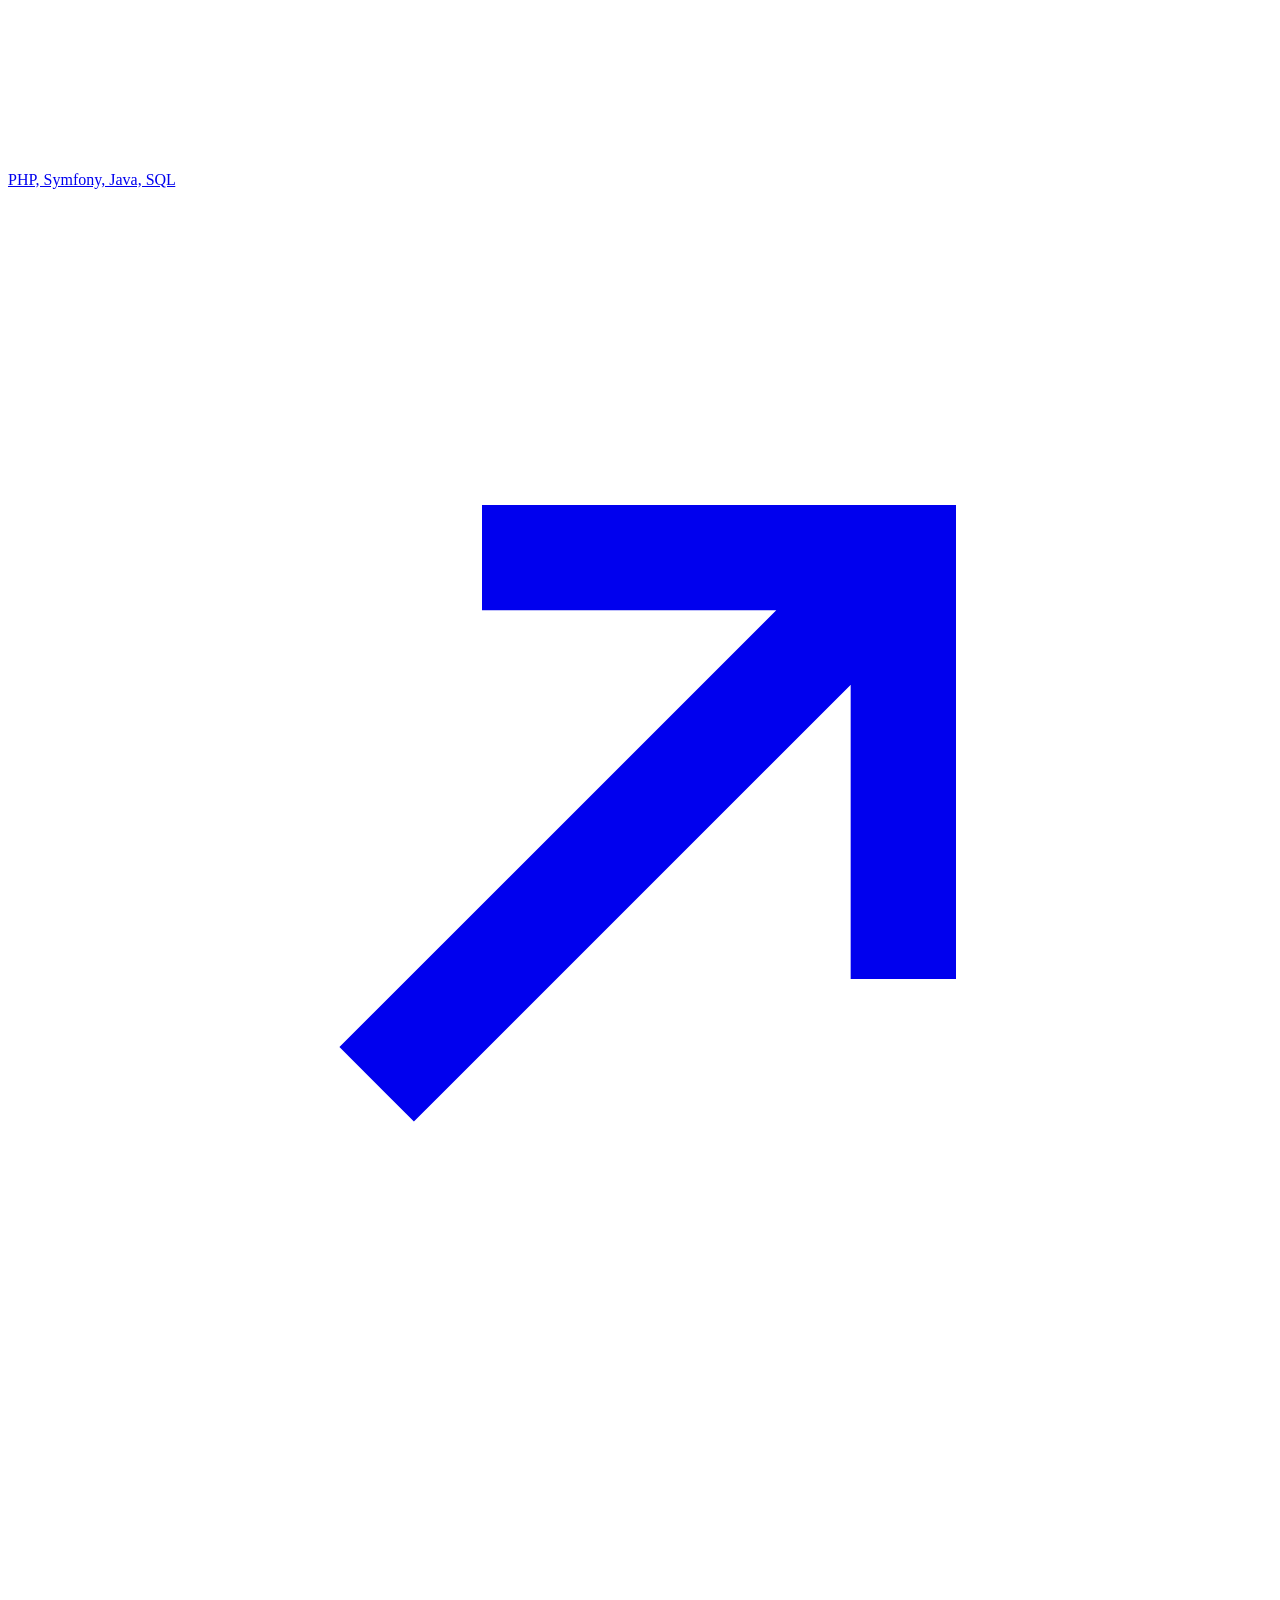
==== commit 6be474f4: "4eme version" ====
--- a/index.html
+++ b/index.html
@@ -3,315 +3,311 @@
 <head>
     <meta charset="UTF-8">
     <meta name="viewport" content="width=device-width, initial-scale=1.0">
-    <title>Amaury Bernard — Portfolio</title>
-    <meta name="description" content="Portfolio d'Amaury Bernard, étudiant en BUT Informatique à l'IUT de Laval.">
-    <link rel="icon" href="images/favicon.ico">
+    <title>Amaury Bernard — Développeur Informatique</title>
     <link rel="preconnect" href="https://fonts.googleapis.com">
-    <link href="https://fonts.googleapis.com/css2?family=Fraunces:wght@500;600&family=Work+Sans:wght@400;500&family=JetBrains+Mono:wght@400;500&display=swap" rel="stylesheet">
-    <link rel="stylesheet" href="css/style.css">
+    <link rel="preconnect" href="https://fonts.gstatic.com" crossorigin>
+    <link href="https://fonts.googleapis.com/css2?family=Poppins:wght@400;500;600;700&family=JetBrains+Mono:wght@400;500&display=swap" rel="stylesheet">
+    <link rel="stylesheet" href="style.css">
 </head>
 <body>
 
-<header class="site">
-    <div class="wrap">
-        <a href="index.html" class="logo">~/amaury-bernard</a>
-        <button class="nav-toggle" aria-label="Ouvrir le menu" aria-expanded="false">☰</button>
-        <nav class="main-nav">
-            <ul>
-                <li><a href="index.html" aria-current="page">Accueil</a></li>
-                <li><a href="competences.html">Compétences</a></li>
-                <li><a href="projets.html">Projets</a></li>
-            </ul>
-        </nav>
-    </div>
-</header>
-
-<main>
-    <div class="wrap">
-
-        <!-- ===== Hero ===== -->
-        <section class="hero-v2 reveal">
-            <div class="avatar-wrap">
-                <span class="avatar-ring"></span>
-                <img src="images/profil.png" alt="Photo d'Amaury Bernard">
-                <div class="socials">
-                    <a href="mailto:amaury.bernard07@laposte.net">Email</a>
-                    <a href="https://github.com/tonpseudo">GitHub</a>
-                    <a href="https://linkedin.com/in/tonprofil">LinkedIn</a>
-                </div>
-            </div>
-            <div>
-                <span class="role-tag">Étudiant en BUT Informatique</span>
-                <h1>Amaury Bernard</h1>
-                <p class="lede">
-                    18 ans, en BUT Informatique (parcours A) à l'IUT de Laval.
-                    Je conçois des applications web et logicielles, du modèle de
-                    données jusqu'à l'interface. Recherche un stage développeur
-                    du 12 avril au 4 juin 2027.
-                </p>
-                <div class="hero-actions">
-                    <a href="projets.html" class="btn btn-primary">Voir mes projets</a>
-                    <a href="assets/cv.pdf" class="btn btn-ghost">Télécharger mon CV</a>
-                </div>
-            </div>
-        </section>
-
-        <!-- ===== Grande accroche + stats ===== -->
-        <section class="statement reveal">
-            <div>
-                <h2>Développeur web &amp; logiciel en formation</h2>
-                <p>
-                    Passionné par la conception propre : bien modéliser une base
-                    de données, structurer un programme orienté objet, et rendre
-                    une interface simple à utiliser. J'aime comprendre un besoin
-                    avant d'écrire la moindre ligne de code.
-                </p>
-            </div>
-            <div class="stat-row">
-                <div class="stat">
-                    <span class="num" data-count="6">0</span>
-                    <span class="label">Projets réalisés</span>
-                </div>
-                <div class="stat">
-                    <span class="num" data-count="8">0</span>
-                    <span class="label">Langages &amp; outils</span>
-                </div>
-                <div class="stat">
-                    <span class="num" data-count="2" data-suffix="ᵉ">0ᵉ</span>
-                    <span class="label">Année de BUT</span>
-                </div>
-            </div>
-        </section>
-
-        <!-- ===== Bande de compétences défilante ===== -->
-        <div class="marquee reveal">
-            <div class="marquee-track">
-                <span>PHP <span class="dot">·</span> JAVA <span class="dot">·</span> SYMFONY <span class="dot">·</span> SQL <span class="dot">·</span> PYTHON <span class="dot">·</span> C <span class="dot">·</span> GIT/GITHUB <span class="dot">·</span> PROGRAMMATION ORIENTÉE OBJET</span>
-                <span>PHP <span class="dot">·</span> JAVA <span class="dot">·</span> SYMFONY <span class="dot">·</span> SQL <span class="dot">·</span> PYTHON <span class="dot">·</span> C <span class="dot">·</span> GIT/GITHUB <span class="dot">·</span> PROGRAMMATION ORIENTÉE OBJET</span>
-            </div>
+<div class="nav-shell">
+    <nav class="nav-pill" aria-label="Navigation principale">
+        <a href="#home"><svg viewBox="0 0 24 24" fill="none" stroke="currentColor" stroke-width="1.6"><path d="M4 11L12 4l8 7"/><path d="M6 10v9a1 1 0 0 0 1 1h4v-6h2v6h4a1 1 0 0 0 1-1v-9"/></svg><span class="nav-label">Accueil</span></a>
+        <a href="#about"><svg viewBox="0 0 24 24" fill="none" stroke="currentColor" stroke-width="1.6"><circle cx="12" cy="8" r="3.4"/><path d="M5 20c1.2-3.6 4-5.4 7-5.4s5.8 1.8 7 5.4"/></svg><span class="nav-label">À propos</span></a>
+        <a href="#projects"><svg viewBox="0 0 24 24" fill="none" stroke="currentColor" stroke-width="1.6"><path d="M3 8a1 1 0 0 1 1-1h5l2 2h9a1 1 0 0 1 1 1v8a1 1 0 0 1-1 1H4a1 1 0 0 1-1-1z"/></svg><span class="nav-label">Projets</span></a>
+        <a href="#skills"><svg viewBox="0 0 24 24" fill="none" stroke="currentColor" stroke-width="1.6"><path d="M12 3l9 5-9 5-9-5z"/><path d="M3 13l9 5 9-5"/></svg><span class="nav-label">Compétences</span></a>
+        <a href="#experience"><svg viewBox="0 0 24 24" fill="none" stroke="currentColor" stroke-width="1.6"><rect x="3" y="7" width="18" height="12" rx="1.5"/><path d="M8 7V5.5A1.5 1.5 0 0 1 9.5 4h5A1.5 1.5 0 0 1 16 5.5V7"/></svg><span class="nav-label">Expérience</span></a>
+        <a href="#contact"><svg viewBox="0 0 24 24" fill="none" stroke="currentColor" stroke-width="1.6"><rect x="3" y="5" width="18" height="14" rx="1.5"/><path d="M3 6l9 7 9-7"/></svg><span class="nav-label">Contact</span></a>
+    </nav>
+    <button class="nav-toggle" id="navToggle" aria-label="Menu" aria-expanded="false"><span></span></button>
+</div>
+<div class="mobile-panel" id="mobilePanel">
+    <a href="#home">Accueil</a>
+    <a href="#about">À propos</a>
+    <a href="#projects">Projets</a>
+    <a href="#skills">Compétences</a>
+    <a href="#experience">Expérience</a>
+    <a href="#contact">Contact</a>
+</div>
+
+<main class="wrap">
+    <div class="layout">
+
+        <!-- STICKY PROFILE (stays alongside the whole page on desktop) -->
+        <aside class="profile-col">
+            <div class="profile-card">
+                <div class="profile-photo"><span>AB</span></div>
+                <div>
+                    <p class="profile-name">Amaury Bernard</p>
+                    <p class="profile-pitch">Étudiant en développement logiciel et web, à l'IUT de Laval.</p>
+                </div>
+                <div class="profile-meta">
+                    <div><dt>Âge</dt><dd>18 ans</dd></div>
+                    <div><dt>Formation</dt><dd>BUT Informatique — A</dd></div>
+                    <div><dt>École</dt><dd>IUT de Laval</dd></div>
+                    <div><dt>Niveau</dt><dd>BAC+2</dd></div>
+                </div>
+                <div class="profile-links">
+                    <a href="mailto:amaury.bernard07@laposte.net" aria-label="Email"><svg viewBox="0 0 24 24" fill="none" stroke="currentColor" stroke-width="1.8"><rect x="3" y="5" width="18" height="14" rx="1.5"/><path d="M3 6l9 7 9-7"/></svg></a>
+                    <a href="tel:+33778728927" aria-label="Téléphone"><svg viewBox="0 0 24 24" fill="none" stroke="currentColor" stroke-width="1.8"><path d="M5 4h3l2 5-2.5 1.5a11 11 0 0 0 5 5L14 13l5 2v3a2 2 0 0 1-2 2A15 15 0 0 1 3 6a2 2 0 0 1 2-2z"/></svg></a>
+                    <a href="#" aria-label="GitHub (lien à venir)"><svg viewBox="0 0 24 24" fill="none" stroke="currentColor" stroke-width="1.8"><path d="M12 3a9 9 0 0 0-2.85 17.54c.45.08.6-.2.6-.43v-1.7c-2.5.55-3.03-1.07-3.03-1.07-.41-1.04-1-1.32-1-1.32-.82-.56.06-.55.06-.55.9.06 1.38.93 1.38.93.8 1.38 2.1.98 2.6.75.08-.58.31-.98.57-1.2-2-.23-4.1-1-4.1-4.44 0-.98.35-1.78.92-2.4-.1-.23-.4-1.15.09-2.4 0 0 .75-.24 2.45.92a8.4 8.4 0 0 1 4.46 0c1.7-1.16 2.45-.92 2.45-.92.49 1.25.18 2.17.09 2.4.57.62.92 1.42.92 2.4 0 3.45-2.1 4.2-4.11 4.43.32.28.6.83.6 1.68v2.5c0 .23.15.51.6.43A9 9 0 0 0 12 3z"/></svg></a>
+                    <a href="#" aria-label="LinkedIn (lien à venir)"><svg viewBox="0 0 24 24" fill="none" stroke="currentColor" stroke-width="1.8"><rect x="3" y="3" width="18" height="18" rx="2"/><path d="M7.5 10.5v6M7.5 7.5v.01M11.5 16.5v-3.7c0-1.3.9-2.3 2.3-2.3 1.2 0 1.9.8 1.9 2.4v3.6"/></svg></a>
+                </div>
+            </div>
+        </aside>
+
+        <!-- CONTENT COLUMN — every section lives here, in order -->
+        <div class="hero-col">
+
+            <!-- HERO -->
+            <section id="home" class="hero-block reveal">
+                <div class="hero-head">
+                    <div class="eyebrow" style="margin-bottom:14px;">Étudiant en BUT Informatique — Parcours A · IUT de Laval</div>
+                    <h1 class="hero-title"><span class="solid">DÉVELOPPEUR</span><span class="ghost">INFORMATIQUE</span></h1>
+                </div>
+                <p class="hero-intro">Étudiant en BUT Informatique à l'IUT de Laval, je m'intéresse au développement logiciel, au développement web et à la conception d'applications.</p>
+                <p class="hero-internship">À la recherche d'un stage développeur — 12 avril → 4 juin 2027</p>
+
+                <div class="hero-ctas">
+                    <a href="#projects" class="btn btn-primary">Voir mes projets</a>
+                    <a href="#contact" class="btn btn-ghost">Me contacter</a>
+                </div>
+
+                <div class="stats-row">
+                    <div class="stat"><b>2</b><span>Années de formation</span></div>
+                    <div class="stat"><b>3</b><span>Projets réalisés</span></div>
+                    <div class="stat"><b>8</b><span>Technologies pratiquées</span></div>
+                </div>
+
+                <div class="highlight-row">
+                    <a href="#skills" class="highlight-card card-orange">
+                        <svg class="highlight-icon" viewBox="0 0 24 24" fill="none" stroke="currentColor" stroke-width="1.6"><path d="M12 3l9 5-9 5-9-5z"/><path d="M3 13l9 5 9-5"/></svg>
+                        <span class="highlight-text">PHP, Symfony, Java, SQL</span>
+                        <span class="highlight-arrow"><svg viewBox="0 0 24 24" fill="none" stroke="currentColor" stroke-width="2"><path d="M7 17L17 7M9 7h8v8"/></svg></span>
+                    </a>
+                    <a href="#projects" class="highlight-card card-lime">
+                        <svg class="highlight-icon" viewBox="0 0 24 24" fill="none" stroke="currentColor" stroke-width="1.6"><path d="M3 8a1 1 0 0 1 1-1h5l2 2h9a1 1 0 0 1 1 1v8a1 1 0 0 1-1 1H4a1 1 0 0 1-1-1z"/></svg>
+                        <span class="highlight-text">Projets académiques &amp; personnels</span>
+                        <span class="highlight-arrow"><svg viewBox="0 0 24 24" fill="none" stroke="currentColor" stroke-width="2"><path d="M7 17L17 7M9 7h8v8"/></svg></span>
+                    </a>
+                </div>
+            </section>
+
+            <div class="marquee-band">
+                <div class="marquee-track">
+                    <span>Java</span><span>PHP</span><span>Symfony</span><span>Python</span><span>C</span><span>SQL</span><span>HTML</span><span>CSS</span><span>Git</span><span>GitHub</span>
+                    <span>Java</span><span>PHP</span><span>Symfony</span><span>Python</span><span>C</span><span>SQL</span><span>HTML</span><span>CSS</span><span>Git</span><span>GitHub</span>
+                </div>
+            </div>
+
+            <!-- ABOUT -->
+            <section id="about" class="section reveal">
+                <div class="section-top">
+                    <h2 class="ghost-title"><span class="solid">À</span><span class="ghost">PROPOS</span></h2>
+                </div>
+                <p class="about-lede">Étudiant curieux, attiré par la logique du code autant que par la clarté d'une interface bien pensée.</p>
+                <p class="about-body">Actuellement en deuxième année de BUT Informatique à l'IUT de Laval, je construis progressivement des compétences en développement logiciel et en développement web, à travers des projets académiques et personnels. J'aime comprendre comment un système fonctionne, du modèle de données jusqu'à l'interface, et je porte une attention particulière à la qualité et à la lisibilité du code que j'écris.</p>
+                <ul class="about-points">
+                    <li><b>Développement</b><p>Applications logicielles et web, du back-end à l'interface utilisateur.</p></li>
+                    <li><b>Curiosité technique</b><p>Envie constante de comprendre les outils et méthodes du développement.</p></li>
+                    <li><b>Travail d'équipe</b><p>Habitué à collaborer sur des projets académiques en groupe.</p></li>
+                    <li><b>Gestion de projet</b><p>Organisation des tâches et contribution à la planification.</p></li>
+                </ul>
+            </section>
+
+            <!-- SKILLS -->
+            <section id="skills" class="section reveal" style="border-top:1px solid var(--line);">
+                <div class="section-top">
+                    <h2 class="ghost-title"><span class="solid">COMPÉ</span><span class="ghost">TENCES</span></h2>
+                </div>
+                <div class="skills-grid">
+                    <div class="skill-card"><h3>POO</h3><p>Conception d'applications à partir de concepts orientés objet.</p></div>
+                    <div class="skill-card"><h3>Java</h3><p>Développement d'applications en Java, approche orientée objet.</p></div>
+                    <div class="skill-card"><h3>PHP / Symfony</h3><p>Développement d'applications web avec PHP et Symfony.</p></div>
+                    <div class="skill-card"><h3>Bases de données / SQL</h3><p>Conception, modélisation et requêtage de bases de données.</p></div>
+                    <div class="skill-card"><h3>Tests / débogage</h3><p>Test des applications et identification des erreurs.</p></div>
+                    <div class="skill-card"><h3>Algorithmique</h3><p>Conception et implémentation de solutions algorithmiques.</p></div>
+                    <div class="skill-card"><h3>Travail d'équipe</h3><p>Collaboration sur des projets académiques et de développement.</p></div>
+                    <div class="skill-card"><h3>Gestion de projet</h3><p>Organisation des tâches et contribution à la planification.</p></div>
+                </div>
+            </section>
+
+            <!-- PROJECTS -->
+            <section id="projects" class="section reveal" style="border-top:1px solid var(--line);">
+                <div class="section-top">
+                    <h2 class="ghost-title"><span class="solid">RÉCENTS</span><span class="ghost">PROJETS</span></h2>
+                </div>
+                <div class="list-cards">
+                    <div class="list-card">
+                        <div class="list-thumb" style="background:var(--orange); color:#fff;">01</div>
+                        <div class="list-body">
+                            <h3 class="list-title">Site d'album photo</h3>
+                            <p class="list-sub">Développement web · Site personnel d'album photo avec PHP et Symfony.</p>
+                            <div class="list-tags"><span>PHP</span><span>Symfony</span><span>HTML/CSS</span><span>GitHub</span></div>
+                        </div>
+                        <span class="list-arrow"><svg viewBox="0 0 24 24" fill="none" stroke="currentColor" stroke-width="2" width="14" height="14"><path d="M7 17L17 7M9 7h8v8"/></svg></span>
+                    </div>
+                    <div class="list-card">
+                        <div class="list-thumb" style="background:var(--lime); color:#151312;">02</div>
+                        <div class="list-body">
+                            <h3 class="list-title">Application de gestion logicielle</h3>
+                            <p class="list-sub">Développement logiciel · Conception orientée objet, interface graphique, back-office.</p>
+                            <div class="list-tags"><span>Java</span><span>POO</span><span>Git</span></div>
+                        </div>
+                        <span class="list-arrow"><svg viewBox="0 0 24 24" fill="none" stroke="currentColor" stroke-width="2" width="14" height="14"><path d="M7 17L17 7M9 7h8v8"/></svg></span>
+                    </div>
+                    <div class="list-card">
+                        <div class="list-thumb" style="background:var(--bg-panel-strong); color:var(--ink);">03</div>
+                        <div class="list-body">
+                            <h3 class="list-title">Site vitrine</h3>
+                            <p class="list-sub">Design web / front-end · Accent sur le graphisme et l'ergonomie.</p>
+                            <div class="list-tags"><span>HTML</span><span>CSS</span><span>UI / UX</span></div>
+                        </div>
+                        <span class="list-arrow"><svg viewBox="0 0 24 24" fill="none" stroke="currentColor" stroke-width="2" width="14" height="14"><path d="M7 17L17 7M9 7h8v8"/></svg></span>
+                    </div>
+                </div>
+            </section>
+
+            <!-- EDUCATION -->
+            <section id="education" class="section reveal" style="border-top:1px solid var(--line);">
+                <div class="section-top">
+                    <h2 class="ghost-title"><span class="solid">FOR</span><span class="ghost">MATION</span></h2>
+                </div>
+                <div class="list-cards">
+                    <div class="list-card">
+                        <div class="time-card" style="flex:1;">
+                            <div class="time-date">Sept. 2025<br>— Présent</div>
+                            <div class="list-body">
+                                <h3 class="list-title" style="font-size:19px;">BUT Informatique — Parcours A</h3>
+                                <p class="list-sub" style="margin-bottom:0;">IUT de Laval · BAC+2</p>
+                            </div>
+                        </div>
+                    </div>
+                    <div class="list-card">
+                        <div class="time-card" style="flex:1;">
+                            <div class="time-date">2022 — 2025</div>
+                            <div class="list-body">
+                                <h3 class="list-title" style="font-size:19px;">Baccalauréat Général</h3>
+                                <p class="list-sub" style="margin-bottom:0;">Spécialités : Numérique et Sciences Informatiques, Mathématiques</p>
+                            </div>
+                        </div>
+                    </div>
+                </div>
+            </section>
+
+            <!-- EXPERIENCE -->
+            <section id="experience" class="section reveal" style="border-top:1px solid var(--line);">
+                <div class="section-top">
+                    <h2 class="ghost-title"><span class="solid">EXPÉ</span><span class="ghost">RIENCE</span></h2>
+                </div>
+                <div class="list-cards">
+                    <div class="list-card">
+                        <div class="time-card" style="flex:1;">
+                            <div class="time-date">Projet<br>académique</div>
+                            <div class="list-body">
+                                <h3 class="list-title" style="font-size:19px;">Conception &amp; développement de base de données</h3>
+                                <p class="list-sub">Conception et modélisation d'une base de données, réalisation de MCD et MLD, requêtage SQL et utilisation de MS SQL.</p>
+                                <div class="list-tags"><span>MCD</span><span>MLD</span><span>SQL</span><span>MS SQL</span></div>
+                            </div>
+                        </div>
+                    </div>
+                </div>
+
+                <div class="internship-card">
+                    <div>
+                        <div class="eyebrow" style="margin-bottom:8px; color:var(--orange);">À la recherche d'un stage</div>
+                        <h4>Stage développeur — BUT+2 Informatique</h4>
+                        <p>12 avril 2027 → 4 juin 2027</p>
+                    </div>
+                    <a href="#contact" class="btn btn-primary">Me contacter</a>
+                </div>
+            </section>
+
+            <!-- TECHNOLOGIES -->
+            <section id="technologies" class="section reveal" style="border-top:1px solid var(--line);">
+                <div class="section-top">
+                    <h2 class="ghost-title"><span class="solid">TECHNO</span><span class="ghost">LOGIES</span></h2>
+                </div>
+                <div class="tools-grid">
+                    <div class="tool-card"><div class="tool-icon">PHP</div><div><p class="tool-name">PHP</p><p class="tool-cat">Langage</p></div></div>
+                    <div class="tool-card"><div class="tool-icon">JAVA</div><div><p class="tool-name">Java</p><p class="tool-cat">Langage</p></div></div>
+                    <div class="tool-card"><div class="tool-icon">PY</div><div><p class="tool-name">Python</p><p class="tool-cat">Langage</p></div></div>
+                    <div class="tool-card"><div class="tool-icon">C</div><div><p class="tool-name">C</p><p class="tool-cat">Langage</p></div></div>
+                    <div class="tool-card"><div class="tool-icon">SQL</div><div><p class="tool-name">SQL / T-SQL</p><p class="tool-cat">Bases de données</p></div></div>
+                    <div class="tool-card"><div class="tool-icon">SF</div><div><p class="tool-name">Symfony</p><p class="tool-cat">Framework</p></div></div>
+                    <div class="tool-card"><div class="tool-icon">DB</div><div><p class="tool-name">MS SQL / PhpMyAdmin</p><p class="tool-cat">Bases de données</p></div></div>
+                    <div class="tool-card"><div class="tool-icon">GIT</div><div><p class="tool-name">Git / GitHub</p><p class="tool-cat">Outils</p></div></div>
+                    <div class="tool-card"><div class="tool-icon">IDE</div><div><p class="tool-name">VS Code, Eclipse, IntelliJ</p><p class="tool-cat">Environnements</p></div></div>
+                    <div class="tool-card"><div class="tool-icon">SB</div><div><p class="tool-name">SceneBuilder</p><p class="tool-cat">Outils</p></div></div>
+                    <div class="tool-card"><div class="tool-icon">EN</div><div><p class="tool-name">Anglais</p><p class="tool-cat">Intermédiaire</p></div></div>
+                    <div class="tool-card"><div class="tool-icon">FR</div><div><p class="tool-name">HTML / CSS</p><p class="tool-cat">Langages</p></div></div>
+                </div>
+            </section>
+
+            <!-- CONTACT -->
+            <section id="contact" class="section reveal" style="border-top:1px solid var(--line);">
+                <h2 class="ghost-title"><span class="solid">TRAVAILLONS</span><span class="ghost">ENSEMBLE</span></h2>
+                <p class="contact-lede">Je suis ouvert à échanger sur des opportunités de stage, des projets de développement ou des opportunités professionnelles.</p>
+
+                <div class="contact-grid">
+                    <div class="contact-info">
+                        <dl>
+                            <dt>Email</dt><dd><a href="mailto:amaury.bernard07@laposte.net">amaury.bernard07@laposte.net</a></dd>
+                            <dt>Téléphone</dt><dd><a href="tel:+33778728927">07 78 72 89 27</a></dd>
+                            <dt>LinkedIn</dt><dd class="placeholder">[ lien LinkedIn ]</dd>
+                            <dt>GitHub</dt><dd class="placeholder">[ lien GitHub ]</dd>
+                            <dt>Portfolio</dt><dd class="placeholder">[ lien portfolio ]</dd>
+                        </dl>
+                    </div>
+
+                    <form id="contactForm">
+                        <div class="field">
+                            <label for="cf-name">Nom</label>
+                            <input id="cf-name" name="name" type="text" placeholder="Votre nom" required>
+                        </div>
+                        <div class="field">
+                            <label for="cf-email">Email</label>
+                            <input id="cf-email" name="email" type="email" placeholder="vous@email.com" required>
+                        </div>
+                        <div class="field">
+                            <label for="cf-message">Message</label>
+                            <textarea id="cf-message" name="message" rows="5" placeholder="Votre message" required></textarea>
+                        </div>
+                        <button type="submit" class="btn btn-primary" style="width:100%; justify-content:center;">Envoyer le message</button>
+                        <p class="form-note">Ouvre votre messagerie avec le message pré-rempli, à destination de amaury.bernard07@laposte.net.</p>
+                    </form>
+                </div>
+            </section>
+
         </div>
-
-        <!-- ===== Aperçu projets ===== -->
-        <section class="reveal">
-            <div class="preview-head">
-                <h2 style="margin:0;">Projets récents</h2>
-                <a href="projets.html">Tout voir →</a>
-            </div>
-            <div class="preview-grid">
-
-                <div class="preview-card">
-                    <div class="thumb">
-                        <!-- Remplace par : <img src="images/projet-tierlist.jpg" alt="..."> -->
-                        <span class="placeholder">Ajoute une capture<br>images/projet-tierlist.jpg</span>
-                    </div>
-                    <div class="body">
-                        <h3>Logiciel de gestion de tierlist</h3>
-                        <p class="stack">Java · POO · SceneBuilder · GitHub</p>
-                    </div>
-                </div>
-
-                <div class="preview-card">
-                    <div class="thumb">
-                        <!-- Remplace par : <img src="images/projet-vitrine.jpg" alt="..."> -->
-                        <span class="placeholder">Ajoute une capture<br>images/projet-vitrine.jpg</span>
-                    </div>
-                    <div class="body">
-                        <h3>Site vitrine</h3>
-                        <p class="stack">HTML · CSS · Webdesign</p>
-                    </div>
-                </div>
-
-                <div class="preview-card">
-                    <div class="thumb">
-                        <!-- Remplace par : <img src="images/projet-album.jpg" alt="..."> -->
-                        <span class="placeholder">Ajoute une capture<br>images/projet-album.jpg</span>
-                    </div>
-                    <div class="body">
-                        <h3>Album photo en ligne</h3>
-                        <p class="stack">PHP · Symfony · GitHub</p>
-                    </div>
-                </div>
-
-            </div>
-        </section>
-
-        <!-- ===== Mise en avant (bento) ===== -->
-        <section class="reveal">
-            <div class="highlight-grid">
-                <div class="highlight-card amber">
-                    <span class="icon">&lt;/&gt;</span>
-                    <p>Programmation orientée objet, algorithmique, bases de données</p>
-                    <span class="arrow">↗</span>
-                </div>
-                <div class="highlight-card teal">
-                    <span class="icon">⚙</span>
-                    <p>PHP · Symfony · Java · SceneBuilder · Git · MS SQL</p>
-                    <span class="arrow">↗</span>
-                </div>
-            </div>
-        </section>
-
-        <!-- ===== Aperçu projets (liste) ===== -->
-        <section class="reveal">
-            <div class="preview-head">
-                <h2 style="margin:0;">Projets récents</h2>
-                <a href="projets.html">Tout voir →</a>
-            </div>
-            <div class="list-rows">
-                <a class="list-row" href="projets.html">
-                    <div class="thumb">
-                        <!-- <img src="images/projet-tierlist.jpg" alt=""> -->
-                        photo
-                    </div>
-                    <div class="info">
-                        <h3>Logiciel de gestion de tierlist</h3>
-                        <span>Java · POO · SceneBuilder · GitHub</span>
-                    </div>
-                    <span class="go">↗</span>
-                </a>
-                <a class="list-row" href="projets.html">
-                    <div class="thumb">
-                        <!-- <img src="images/projet-vitrine.jpg" alt=""> -->
-                        photo
-                    </div>
-                    <div class="info">
-                        <h3>Site vitrine</h3>
-                        <span>HTML · CSS · Webdesign</span>
-                    </div>
-                    <span class="go">↗</span>
-                </a>
-                <a class="list-row" href="projets.html">
-                    <div class="thumb">
-                        <!-- <img src="images/projet-album.jpg" alt=""> -->
-                        photo
-                    </div>
-                    <div class="info">
-                        <h3>Album photo en ligne</h3>
-                        <span>PHP · Symfony · GitHub</span>
-                    </div>
-                    <span class="go">↗</span>
-                </a>
-                <a class="list-row" href="projets.html">
-                    <div class="thumb">
-                        <!-- <img src="images/projet-bdd.jpg" alt=""> -->
-                        photo
-                    </div>
-                    <div class="info">
-                        <h3>Conception d'une base de données</h3>
-                        <span>MCD · MLD · SQL · MS SQL</span>
-                    </div>
-                    <span class="go">↗</span>
-                </a>
-            </div>
-        </section>
-
-        <!-- ===== Parcours ===== -->
-        <section class="reveal">
-            <div class="eyebrow-line">parcours</div>
-            <h2>Ma formation</h2>
-            <div style="margin-top: 28px;">
-                <div class="timeline-card">
-                    <div>
-                        <h3>BUT Informatique, parcours A</h3>
-                        <p>IUT de Laval. Conception logicielle, bases de données, réseaux, gestion de projet.</p>
-                    </div>
-                    <span class="when">Sept. 2025 — présent</span>
-                </div>
-                <div class="timeline-card">
-                    <div>
-                        <h3>Baccalauréat général</h3>
-                        <p>Spécialités Numérique et sciences informatiques, Mathématiques.</p>
-                    </div>
-                    <span class="when">2025</span>
-                </div>
-                <div class="timeline-card">
-                    <div>
-                        <h3>Stage développeur (recherche en cours)</h3>
-                        <p>Disponible pour un stage développeur web ou logiciel.</p>
-                    </div>
-                    <span class="when">12 avril — 4 juin 2027</span>
-                </div>
-            </div>
-        </section>
-
-        <!-- ===== Outils ===== -->
-        <section class="reveal">
-            <div class="eyebrow-line">au quotidien</div>
-            <h2>Outils &amp; environnement</h2>
-            <div class="tools-grid" style="margin-top: 28px;">
-                <div class="tool-card">
-                    <span class="glyph">Git</span>
-                    <div><h3>Git / GitHub</h3><span>Versioning</span></div>
-                </div>
-                <div class="tool-card">
-                    <span class="glyph">VS</span>
-                    <div><h3>VS Code</h3><span>Éditeur</span></div>
-                </div>
-                <div class="tool-card">
-                    <span class="glyph">IJ</span>
-                    <div><h3>IntelliJ / Eclipse</h3><span>IDE Java</span></div>
-                </div>
-                <div class="tool-card">
-                    <span class="glyph">DB</span>
-                    <div><h3>MS SQL / PhpMyAdmin</h3><span>Bases de données</span></div>
-                </div>
-                <div class="tool-card">
-                    <span class="glyph">SF</span>
-                    <div><h3>Symfony</h3><span>Framework PHP</span></div>
-                </div>
-                <div class="tool-card">
-                    <span class="glyph">UI</span>
-                    <div><h3>SceneBuilder</h3><span>Interfaces Java</span></div>
-                </div>
-            </div>
-        </section>
-
-        <!-- ===== CTA contact ===== -->
-        <section class="cta-contact reveal">
-            <h2>Une opportunité de stage à me proposer ?</h2>
-            <p class="lede">
-                Disponible pour un stage développeur du 12 avril au 4 juin 2027.
-                Écris-moi directement via ce formulaire.
-            </p>
-            <form id="contact-form" class="contact-form">
-                <div class="form-row">
-                    <div class="field">
-                        <label for="cf-name">Nom</label>
-                        <input type="text" id="cf-name" name="name" placeholder="Ton nom" required>
-                    </div>
-                    <div class="field">
-                        <label for="cf-email">Email</label>
-                        <input type="email" id="cf-email" name="email" placeholder="toi@exemple.com" required>
-                    </div>
-                </div>
-                <div class="field">
-                    <label for="cf-message">Message</label>
-                    <textarea id="cf-message" name="message" placeholder="Ton message..." required></textarea>
-                </div>
-                <button type="submit">Envoyer</button>
-            </form>
-            <p class="form-note">
-                Ouvre ton client mail avec le message pré-rempli — pas de serveur derrière,
-                c'est un site statique GitHub Pages.
-            </p>
-        </section>
-
     </div>
 </main>
 
-<footer class="site">
+<footer class="footer">
     <div class="wrap">
-        <span>© 2026 Amaury Bernard</span>
-        <span>
-        <a href="mailto:amaury.bernard07@laposte.net">Email</a>
-        &nbsp;·&nbsp;
-        <a href="https://github.com/tonpseudo">GitHub</a>
-        &nbsp;·&nbsp;
-        <a href="https://linkedin.com/in/tonprofil">LinkedIn</a>
-      </span>
+        <div class="footer-grid">
+            <div class="footer-col">
+                <div class="eyebrow" style="margin-bottom:8px;">Amaury Bernard</div>
+                <div>BUT Informatique — Parcours A<br>IUT de Laval</div>
+            </div>
+            <div class="footer-col">
+                <div class="eyebrow" style="margin-bottom:8px;">Email</div>
+                <div><a href="mailto:amaury.bernard07@laposte.net">amaury.bernard07@laposte.net</a></div>
+            </div>
+            <div class="footer-col">
+                <div class="eyebrow" style="margin-bottom:8px;">GitHub</div>
+                <div>[ lien GitHub ]</div>
+            </div>
+            <div class="footer-col">
+                <div class="eyebrow" style="margin-bottom:8px;">LinkedIn</div>
+                <div>[ lien LinkedIn ]</div>
+            </div>
+        </div>
+        <div class="footer-bottom">© 2026 Amaury Bernard</div>
     </div>
 </footer>
 
-<script src="js/main.js"></script>
+<script src="script.js"></script>
 </body>
 </html>
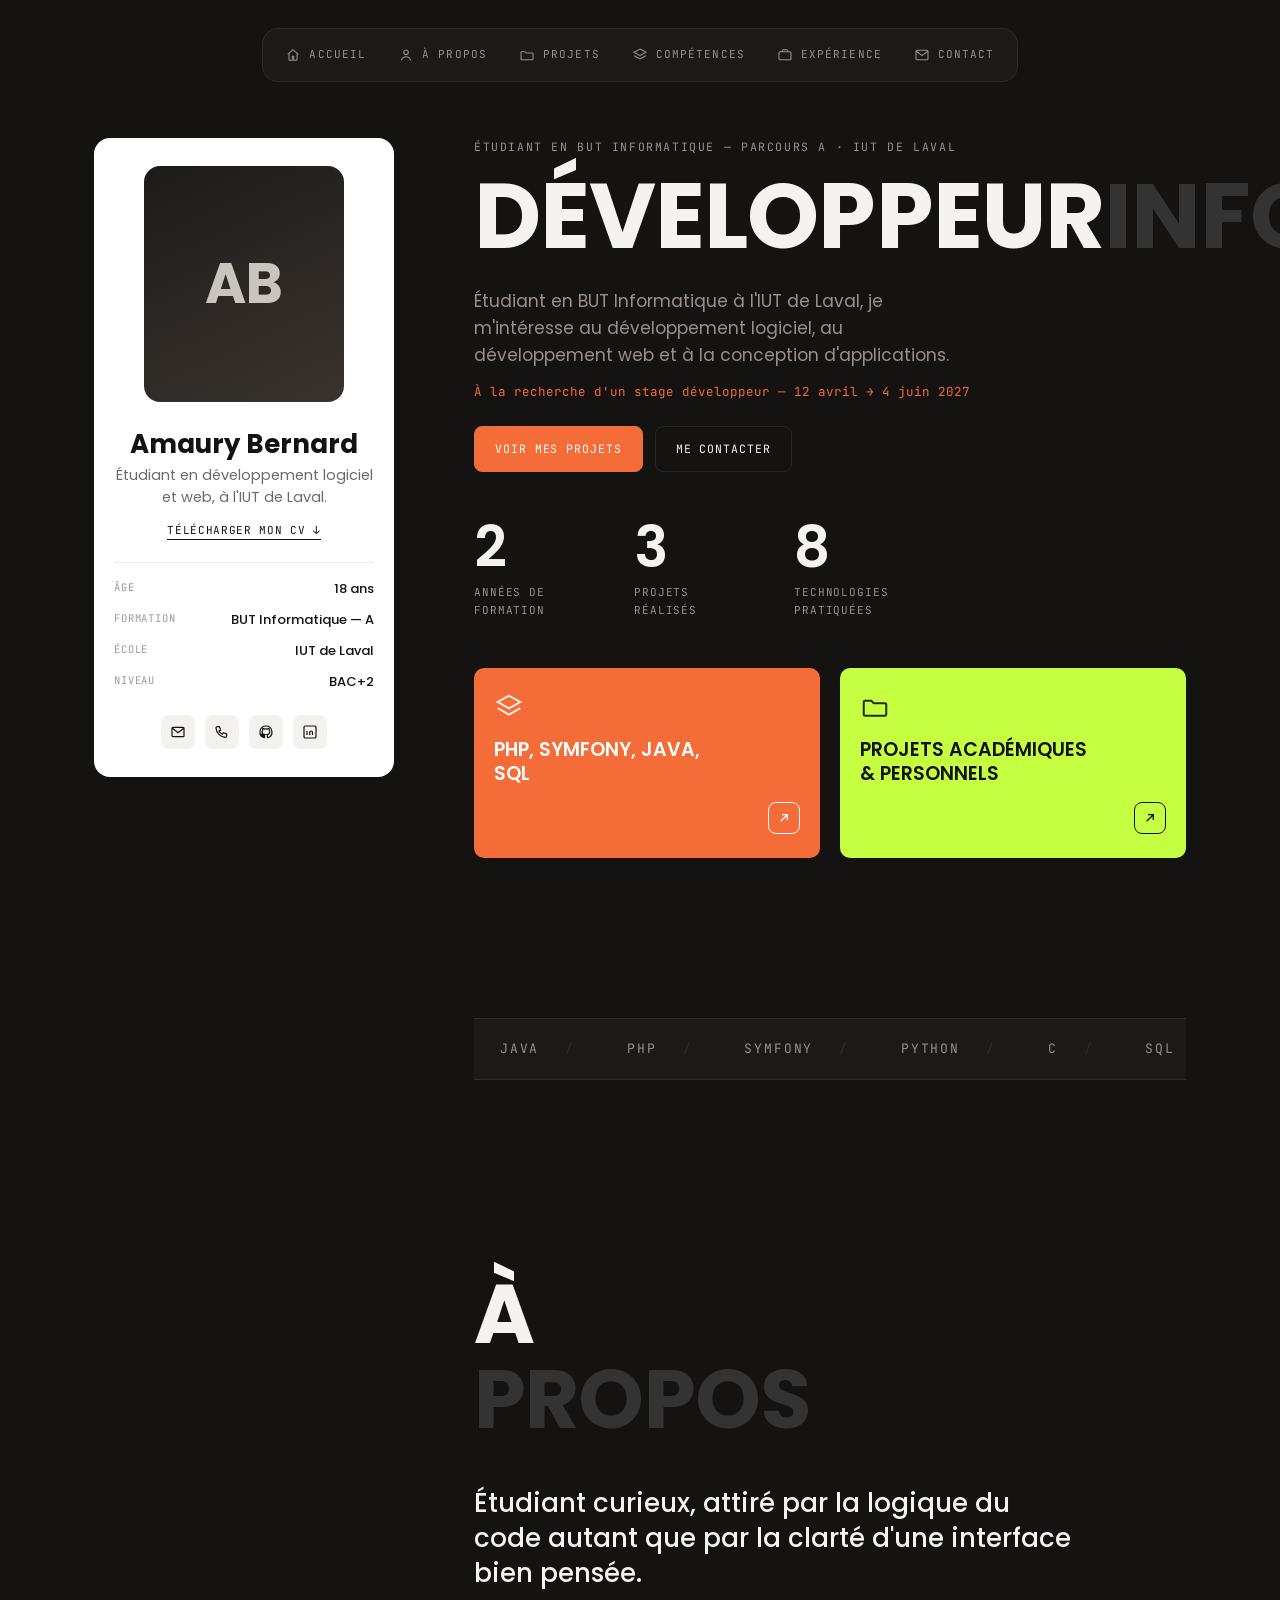
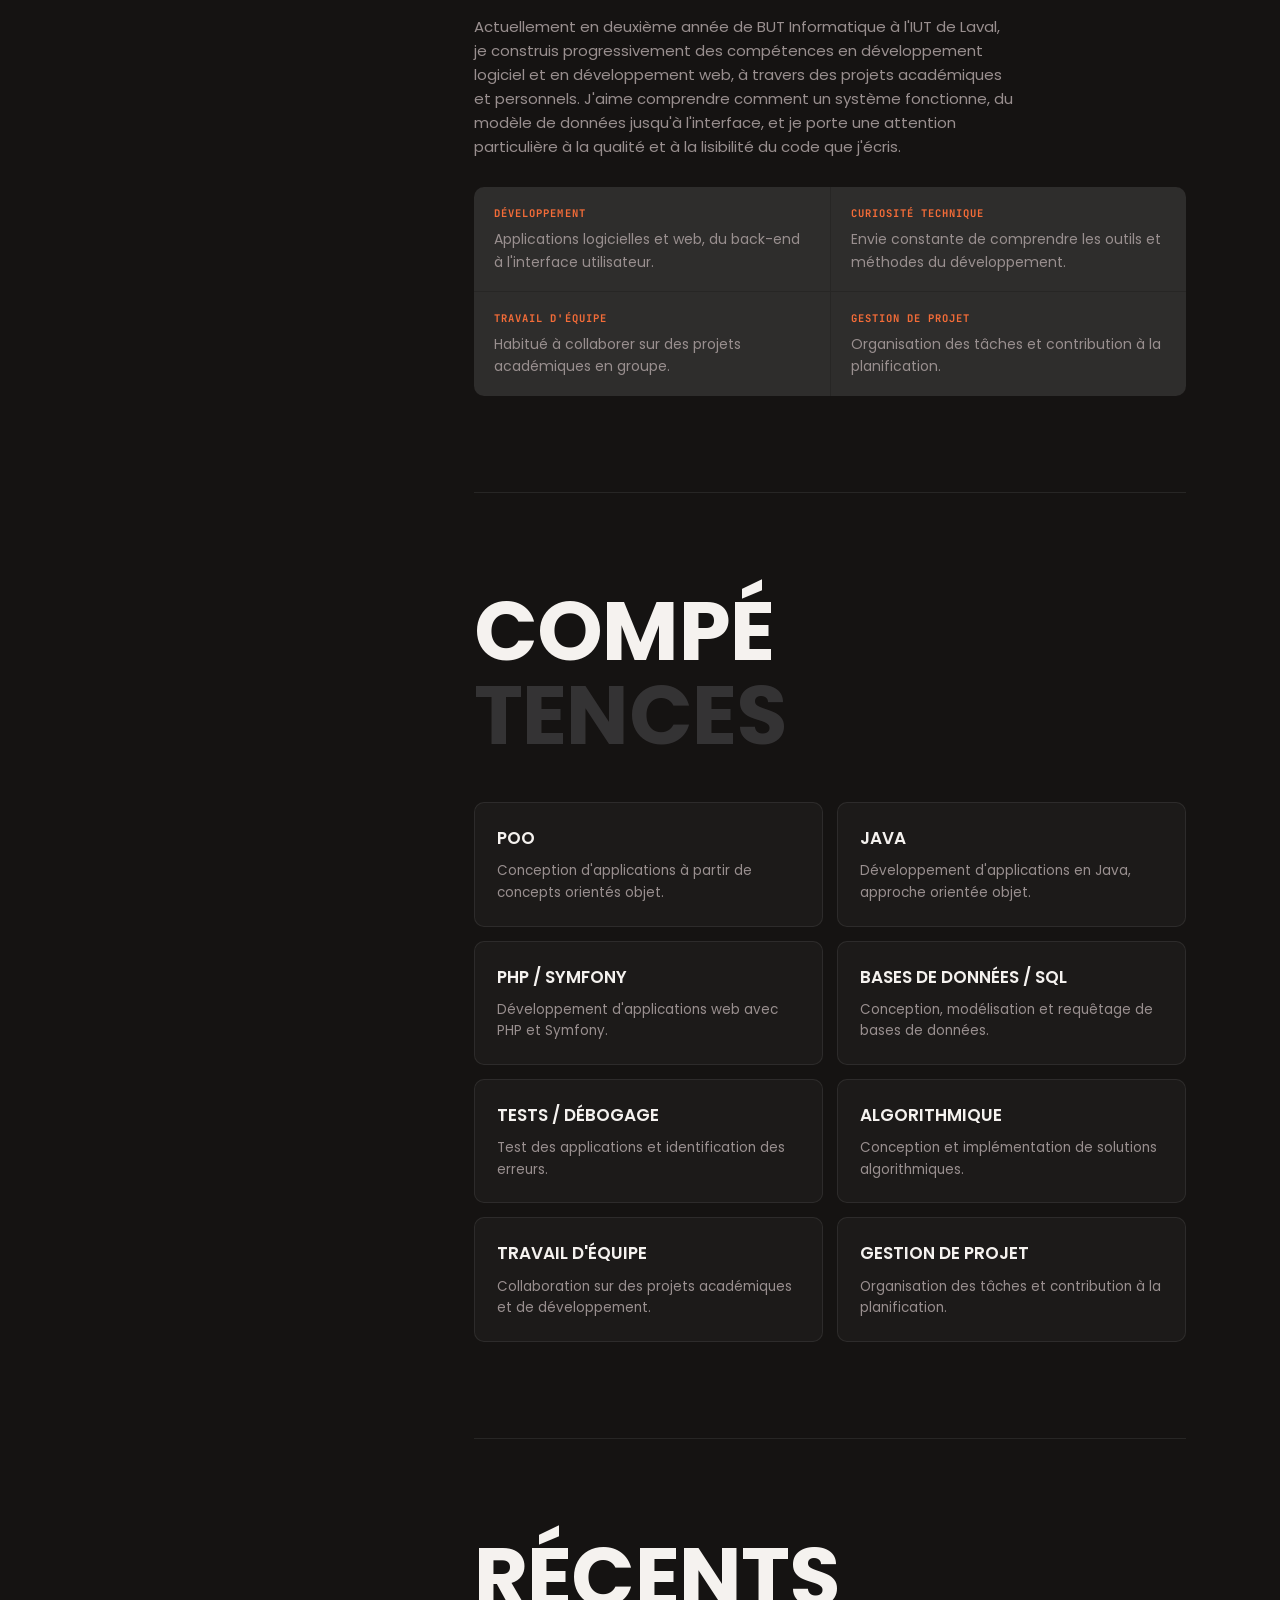
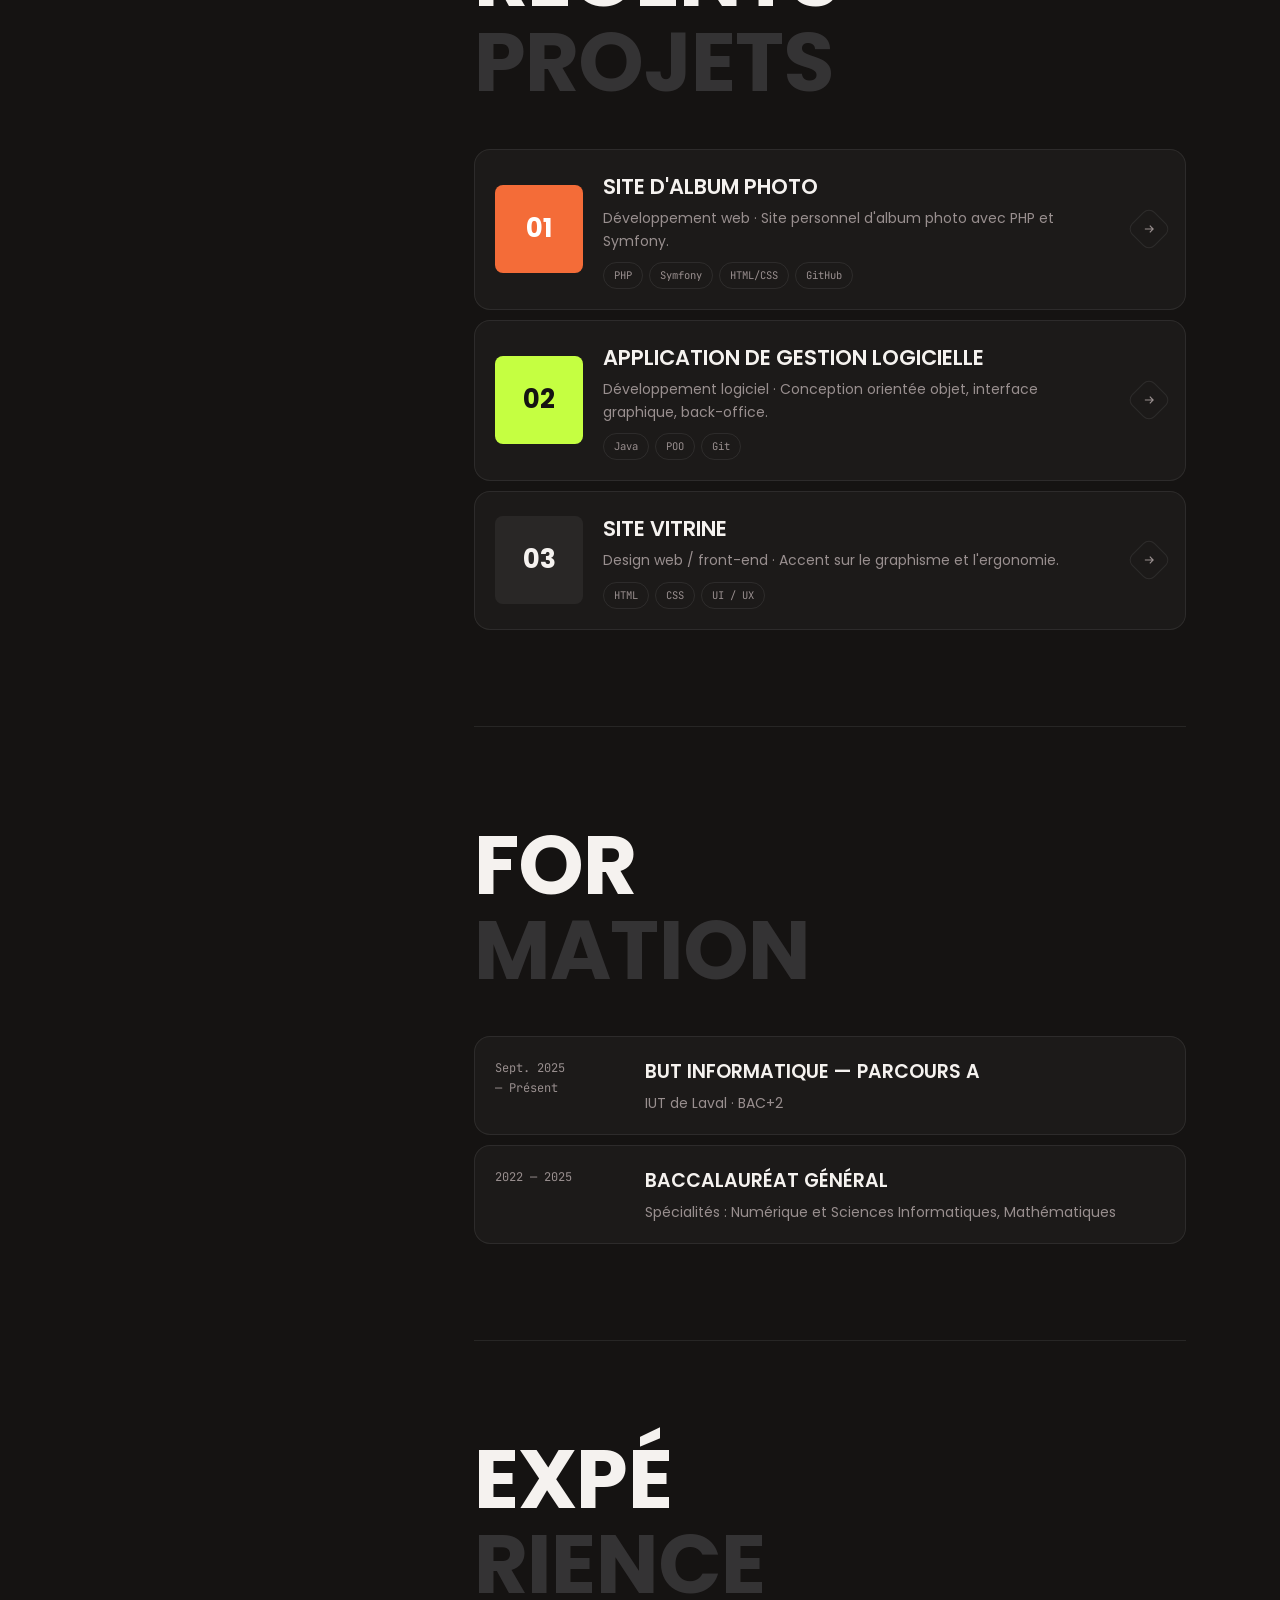
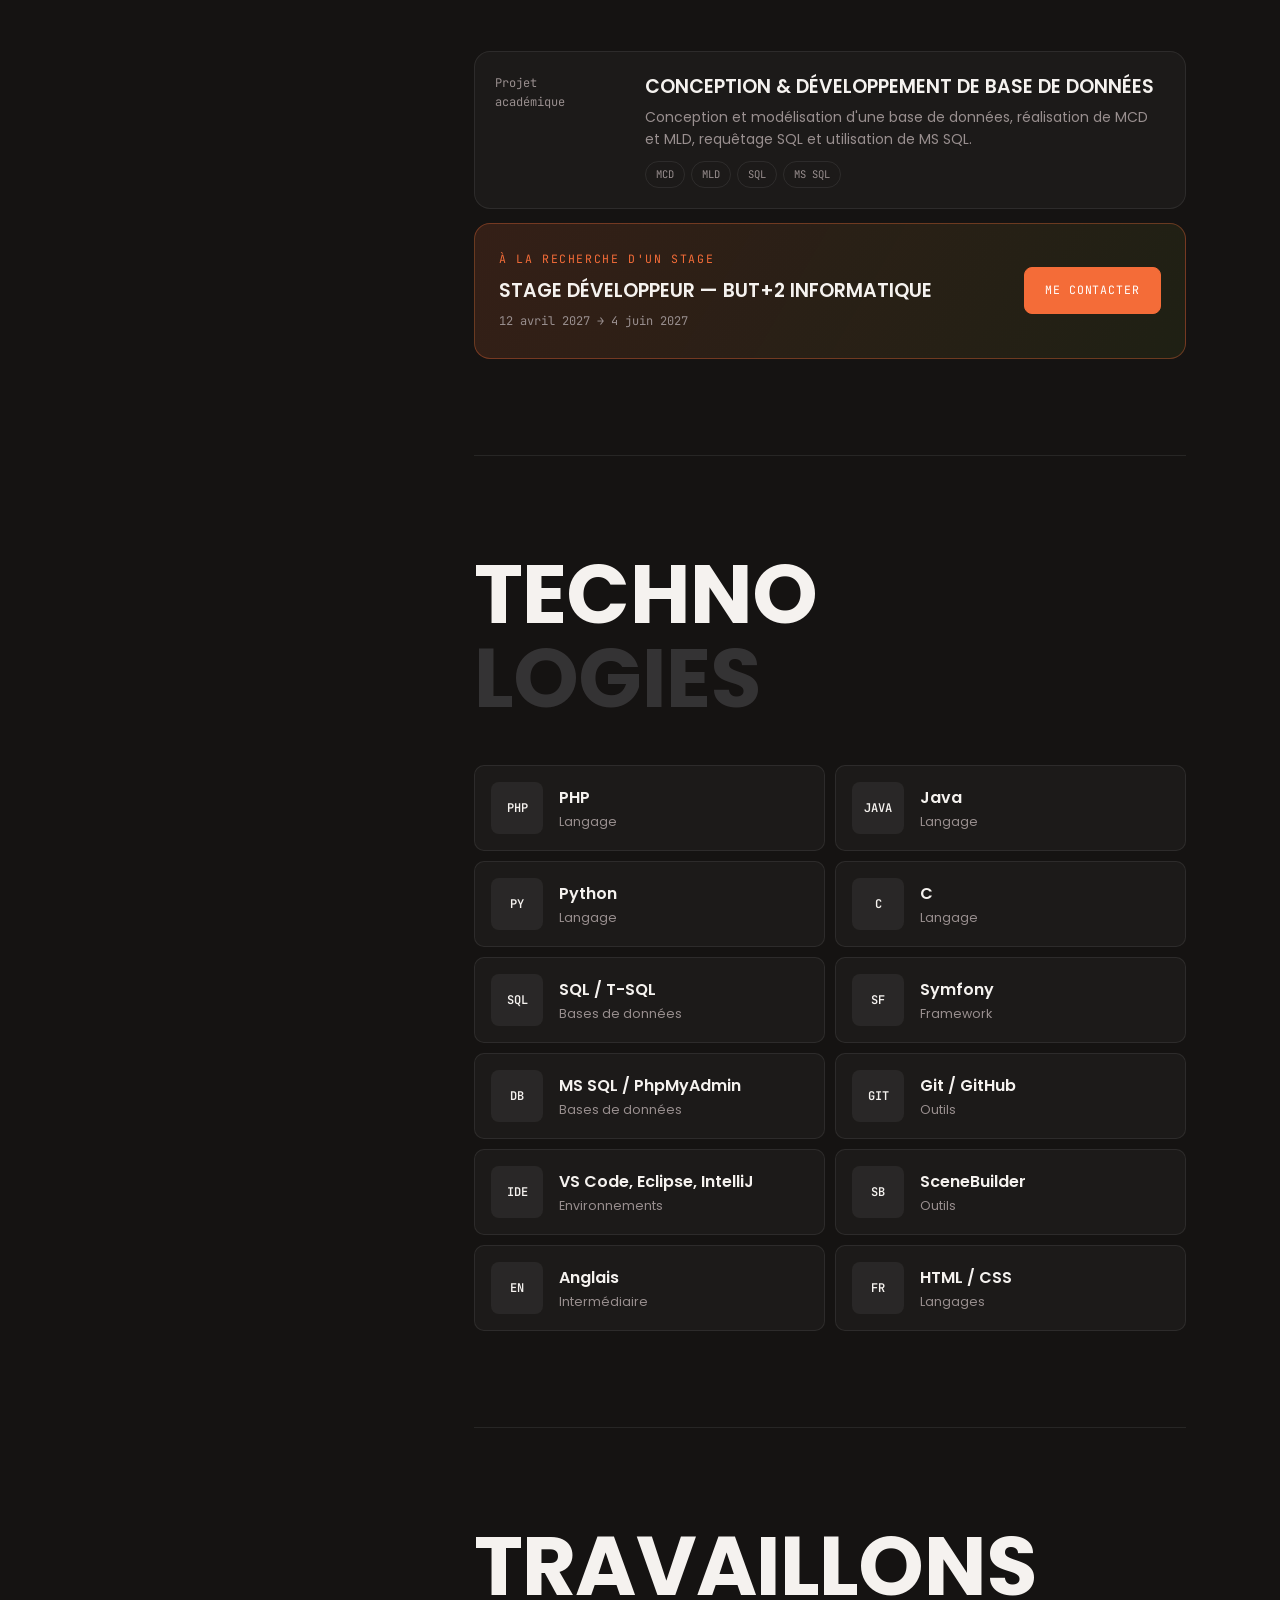
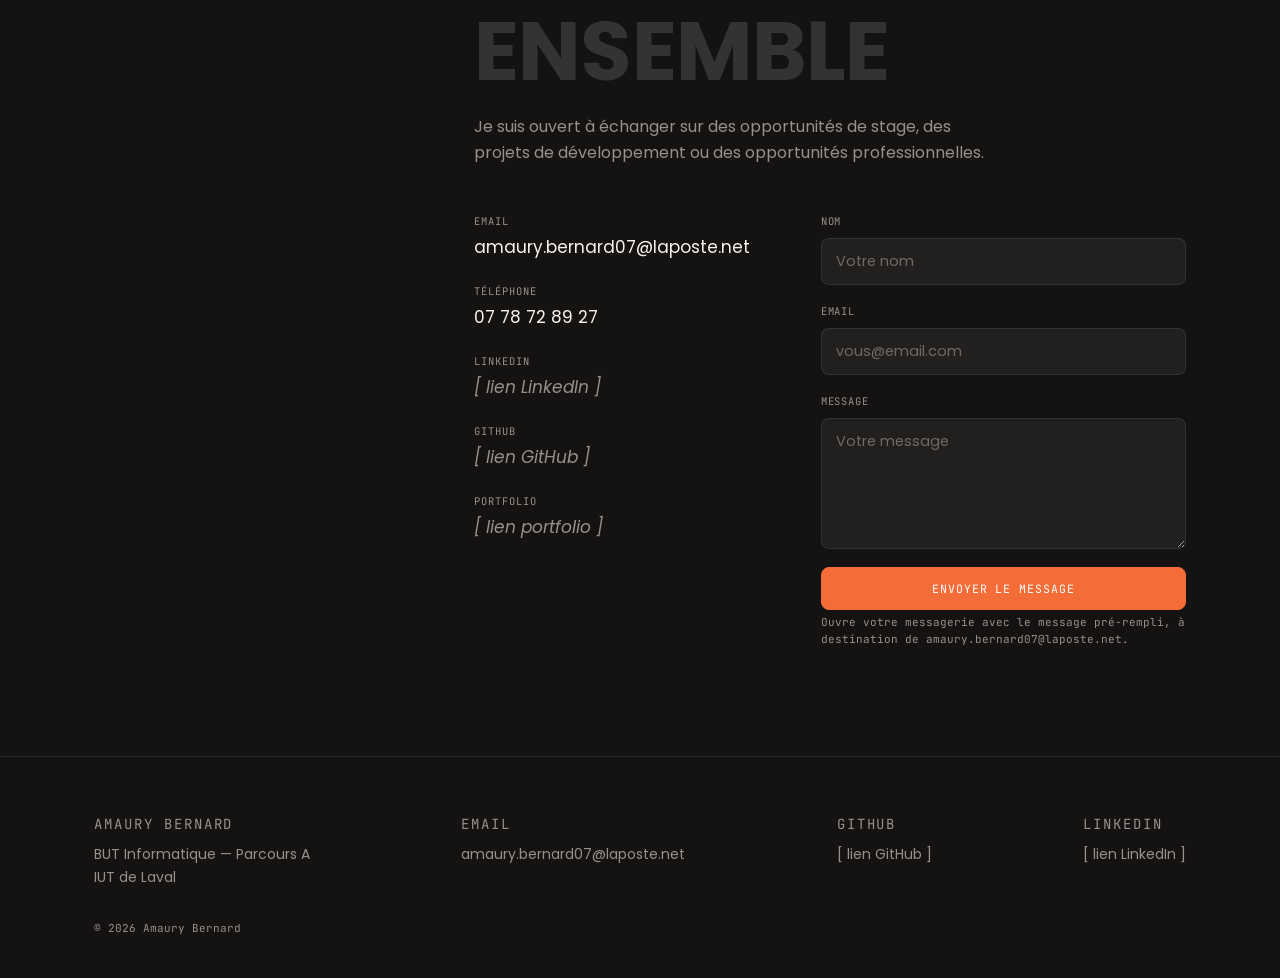
==== commit aadd7441: "5eme version" ====
--- a/index.html
+++ b/index.html
@@ -7,7 +7,8 @@
     <link rel="preconnect" href="https://fonts.googleapis.com">
     <link rel="preconnect" href="https://fonts.gstatic.com" crossorigin>
     <link href="https://fonts.googleapis.com/css2?family=Poppins:wght@400;500;600;700&family=JetBrains+Mono:wght@400;500&display=swap" rel="stylesheet">
-    <link rel="stylesheet" href="style.css">
+    <link rel="stylesheet" href="css/style.css">
+    <link rel="icon" href="images/favicon.ico">
 </head>
 <body>
 
@@ -37,10 +38,14 @@
         <!-- STICKY PROFILE (stays alongside the whole page on desktop) -->
         <aside class="profile-col">
             <div class="profile-card">
-                <div class="profile-photo"><span>AB</span></div>
+                <div class="profile-photo">
+                    <span class="profile-fallback">AB</span>
+                    <img src="images/profil.jpg" alt="Photo d'Amaury Bernard" class="profile-img" data-fallback-img>
+                </div>
                 <div>
                     <p class="profile-name">Amaury Bernard</p>
                     <p class="profile-pitch">Étudiant en développement logiciel et web, à l'IUT de Laval.</p>
+                    <p class="profile-pitch" style="margin-top:10px;"><a href="assets/cv.pdf" class="cv-link" download>Télécharger mon CV ↓</a></p>
                 </div>
                 <div class="profile-meta">
                     <div><dt>Âge</dt><dd>18 ans</dd></div>
@@ -140,7 +145,10 @@
                 </div>
                 <div class="list-cards">
                     <div class="list-card">
-                        <div class="list-thumb" style="background:var(--orange); color:#fff;">01</div>
+                        <div class="list-thumb-wrap">
+                            <div class="list-thumb" style="background:var(--orange); color:#fff;">01</div>
+                            <img src="images/projet1.png" alt="Aperçu — Site d'album photo" class="list-thumb-img" data-fallback-img>
+                        </div>
                         <div class="list-body">
                             <h3 class="list-title">Site d'album photo</h3>
                             <p class="list-sub">Développement web · Site personnel d'album photo avec PHP et Symfony.</p>
@@ -149,7 +157,10 @@
                         <span class="list-arrow"><svg viewBox="0 0 24 24" fill="none" stroke="currentColor" stroke-width="2" width="14" height="14"><path d="M7 17L17 7M9 7h8v8"/></svg></span>
                     </div>
                     <div class="list-card">
-                        <div class="list-thumb" style="background:var(--lime); color:#151312;">02</div>
+                        <div class="list-thumb-wrap">
+                            <div class="list-thumb" style="background:var(--lime); color:#151312;">02</div>
+                            <img src="images/projet2.png" alt="Aperçu — Application de gestion logicielle" class="list-thumb-img" data-fallback-img>
+                        </div>
                         <div class="list-body">
                             <h3 class="list-title">Application de gestion logicielle</h3>
                             <p class="list-sub">Développement logiciel · Conception orientée objet, interface graphique, back-office.</p>
@@ -158,7 +169,10 @@
                         <span class="list-arrow"><svg viewBox="0 0 24 24" fill="none" stroke="currentColor" stroke-width="2" width="14" height="14"><path d="M7 17L17 7M9 7h8v8"/></svg></span>
                     </div>
                     <div class="list-card">
-                        <div class="list-thumb" style="background:var(--bg-panel-strong); color:var(--ink);">03</div>
+                        <div class="list-thumb-wrap">
+                            <div class="list-thumb" style="background:var(--bg-panel-strong); color:var(--ink);">03</div>
+                            <img src="images/projet3.png" alt="Aperçu — Site vitrine" class="list-thumb-img" data-fallback-img>
+                        </div>
                         <div class="list-body">
                             <h3 class="list-title">Site vitrine</h3>
                             <p class="list-sub">Design web / front-end · Accent sur le graphisme et l'ergonomie.</p>
@@ -308,6 +322,6 @@
     </div>
 </footer>
 
-<script src="script.js"></script>
+<script src="js/main.js"></script>
 </body>
 </html>
--- a/css/style.css
+++ b/css/style.css
@@ -0,0 +1,717 @@
+/* ============================================
+   Amaury Bernard — Portfolio
+   Dark, Figma-inspired identity
+   ============================================ */
+
+:root{
+    --bg:#151312;
+    --bg-panel:rgba(255,255,255,0.03);
+    --bg-panel-strong:rgba(255,255,255,0.06);
+    --ink:#F5F2EF;
+    --ink-soft:#998f8f;
+    --ink-faint:rgba(182,180,189,0.2);
+    --line:rgba(255,255,255,0.08);
+    --orange:#f46c38;
+    --lime:#c5ff41;
+    --white-card:#ffffff;
+    --white-card-ink:#151312;
+    --radius-lg:16px;
+    --radius-md:10px;
+    --radius-sm:8px;
+    --font-display:'Poppins', 'Helvetica Neue', Arial, sans-serif;
+    --font-body:'Poppins', 'Helvetica Neue', Arial, sans-serif;
+    --font-mono:'JetBrains Mono','SFMono-Regular', Consolas, monospace;
+    --container:1140px;
+}
+
+/* light-mode fallback, kept minimal since the design language is intentionally dark */
+@media (prefers-color-scheme: light){
+    :root:not([data-theme="dark"]){
+        --bg:#151312;
+        --ink:#F5F2EF;
+    }
+}
+
+*{ box-sizing:border-box; }
+html{ scroll-behavior:smooth; }
+@media (prefers-reduced-motion: reduce){
+    html{ scroll-behavior:auto; }
+    *{ animation-duration:.01ms !important; animation-iteration-count:1 !important; transition-duration:.01ms !important; }
+}
+
+body{
+    margin:0;
+    background:var(--bg);
+    color:var(--ink);
+    font-family:var(--font-body);
+    font-size:16px;
+    line-height:1.6;
+    -webkit-font-smoothing:antialiased;
+}
+a{ color:inherit; text-decoration:none; }
+img,svg{ display:block; max-width:100%; }
+::selection{ background:var(--orange); color:#151312; }
+
+.wrap{
+    max-width:var(--container);
+    margin:0 auto;
+    padding:0 24px;
+}
+@media (max-width:1240px){ .wrap{ max-width:920px; } }
+@media (max-width:760px){ .wrap{ padding:0 20px; } }
+
+.eyebrow{
+    font-family:var(--font-mono);
+    font-size:11.5px;
+    letter-spacing:.14em;
+    text-transform:uppercase;
+    color:var(--ink-soft);
+}
+
+.ghost-title{
+    font-family:var(--font-display);
+    font-weight:700;
+    text-transform:uppercase;
+    font-size:clamp(38px, 6.5vw, 84px);
+    line-height:1.02;
+    letter-spacing:-.01em;
+    margin:0;
+}
+.ghost-title .solid{ color:var(--ink); }
+.ghost-title .ghost{ color:var(--ink-faint); display:block; }
+
+/* ---------------- NAV (floating pill, static — not fixed) ---------------- */
+.nav-shell{
+    display:flex;
+    justify-content:center;
+    padding:28px 20px 0;
+}
+.nav-pill{
+    display:flex;
+    align-items:center;
+    gap:4px;
+    background:var(--bg-panel);
+    border:1px solid var(--line);
+    border-radius:var(--radius-lg);
+    padding:8px;
+    backdrop-filter:blur(6px);
+}
+.nav-pill a{
+    display:flex;
+    align-items:center;
+    gap:8px;
+    padding:9px 14px;
+    border-radius:10px;
+    font-family:var(--font-mono);
+    font-size:11px;
+    letter-spacing:.1em;
+    text-transform:uppercase;
+    color:var(--ink-soft);
+    transition:background .2s ease, color .2s ease;
+}
+.nav-pill a:hover{ background:var(--bg-panel-strong); color:var(--ink); }
+.nav-pill svg{ width:16px; height:16px; flex-shrink:0; }
+.nav-pill .nav-label{ white-space:nowrap; }
+
+.nav-toggle{
+    display:none;
+    background:none;
+    border:1px solid var(--line);
+    border-radius:10px;
+    width:40px;height:40px;
+    align-items:center; justify-content:center;
+    cursor:pointer;
+}
+.nav-toggle span, .nav-toggle span::before, .nav-toggle span::after{
+    content:'';
+    display:block;
+    width:16px;height:1.5px;
+    background:var(--ink);
+    position:relative;
+    transition:transform .25s ease, opacity .25s ease;
+}
+.nav-toggle span::before{ position:absolute; top:-5px; }
+.nav-toggle span::after{ position:absolute; top:5px; }
+.nav-toggle.open span{ background:transparent; }
+.nav-toggle.open span::before{ transform:translateY(5px) rotate(45deg); }
+.nav-toggle.open span::after{ transform:translateY(-5px) rotate(-45deg); }
+
+.mobile-panel{
+    display:none;
+    flex-direction:column;
+    gap:2px;
+    background:var(--bg-panel-strong);
+    border:1px solid var(--line);
+    border-radius:var(--radius-lg);
+    margin:10px 20px 0;
+    padding:8px;
+}
+.mobile-panel.open{ display:flex; }
+.mobile-panel a{
+    display:flex; align-items:center; gap:10px;
+    padding:12px 14px;
+    font-family:var(--font-mono);
+    font-size:12px;
+    letter-spacing:.08em;
+    text-transform:uppercase;
+    border-radius:8px;
+}
+.mobile-panel a:hover{ background:rgba(255,255,255,0.06); }
+.mobile-panel svg{ width:16px; height:16px; }
+
+@media (max-width:760px){
+    .nav-pill .nav-label{ display:none; }
+    .nav-pill{ gap:0; }
+}
+@media (max-width:560px){
+    .nav-pill{ display:none; }
+    .nav-toggle{ display:flex; margin-left:auto; }
+    .nav-shell{ justify-content:flex-end; padding-right:24px; }
+}
+
+/* ---------------- REVEAL ---------------- */
+.reveal{
+    opacity:0;
+    transform:translateY(20px);
+    transition:opacity .7s ease, transform .7s ease;
+}
+.reveal.in{ opacity:1; transform:none; }
+
+/* ---------------- LAYOUT: sidebar + column ---------------- */
+.layout{
+    display:flex;
+    gap:80px;
+    align-items:flex-start;
+    padding-top:56px;
+}
+@media (max-width:920px){
+    .layout{ flex-direction:column; gap:40px; }
+}
+
+/* ---------------- PROFILE CARD ---------------- */
+.profile-col{
+    flex:0 0 300px;
+    position:sticky;
+    top:24px;
+}
+@media (max-width:920px){
+    .profile-col{ position:static; flex:none; width:100%; max-width:340px; margin:0 auto; }
+}
+.profile-card{
+    background:var(--white-card);
+    color:var(--white-card-ink);
+    border-radius:var(--radius-lg);
+    padding:28px 20px;
+    display:flex;
+    flex-direction:column;
+    align-items:center;
+    gap:22px;
+}
+.profile-photo{
+    position:relative;
+    width:200px; height:236px;
+    border-radius:var(--radius-lg);
+    background:linear-gradient(155deg, #1d1b19 0%, #3a332e 100%);
+    display:flex; align-items:center; justify-content:center;
+    overflow:hidden;
+}
+.profile-photo .profile-fallback{
+    font-family:var(--font-display);
+    font-weight:700;
+    font-size:56px;
+    color:#c9c4bd;
+}
+/* images/profil.jpg — hidden until it loads successfully, so a missing
+   file quietly falls back to the initials above instead of a broken icon */
+.profile-photo .profile-img{
+    position:absolute; inset:0;
+    width:100%; height:100%;
+    object-fit:cover;
+    display:none;
+}
+.cv-link{
+    margin-top:2px;
+    font-family:var(--font-mono);
+    font-size:11px;
+    letter-spacing:.06em;
+    text-transform:uppercase;
+    color:#151312;
+    border-bottom:1px solid #151312;
+    padding-bottom:2px;
+}
+.cv-link:hover{ color:var(--orange); border-color:var(--orange); }
+.profile-name{
+    font-family:var(--font-display);
+    font-weight:700;
+    font-size:26px;
+    text-align:center;
+    margin:0;
+}
+.profile-pitch{
+    font-size:14.5px;
+    color:#6a6b6e;
+    text-align:center;
+    margin:0;
+    line-height:1.5;
+}
+.profile-meta{
+    width:100%;
+    border-top:1px solid #ececec;
+    padding-top:16px;
+    display:flex;
+    flex-direction:column;
+    gap:10px;
+}
+.profile-meta div{
+    display:flex;
+    justify-content:space-between;
+    font-size:13px;
+}
+.profile-meta dt{
+    font-family:var(--font-mono);
+    font-size:10.5px;
+    letter-spacing:.08em;
+    text-transform:uppercase;
+    color:#9a9a9a;
+    margin:0;
+}
+.profile-meta dd{ margin:0; font-weight:500; text-align:right; }
+.profile-links{
+    display:flex; gap:10px;
+}
+.profile-links a{
+    width:34px; height:34px;
+    border-radius:8px;
+    background:#f3f2ef;
+    display:flex; align-items:center; justify-content:center;
+    color:#151312;
+    transition:background .2s ease;
+}
+.profile-links a:hover{ background:var(--orange); color:#fff; }
+.profile-links svg{ width:16px; height:16px; }
+
+/* ---------------- HERO ---------------- */
+.hero-col{ flex:1 1 auto; min-width:0; }
+.hero-block{ padding-bottom:64px; }
+.hero-head{ margin-bottom:26px; }
+.hero-title{
+    font-family:var(--font-display);
+    font-weight:700;
+    text-transform:uppercase;
+    font-size:clamp(44px, 8vw, 92px);
+    line-height:1;
+    letter-spacing:-.01em;
+    margin:0 0 18px;
+}
+.hero-title .ghost{ color:var(--ink-faint); }
+.hero-intro{
+    max-width:480px;
+    color:var(--ink-soft);
+    font-size:17px;
+    margin:0 0 10px;
+}
+.hero-internship{
+    font-family:var(--font-mono);
+    font-size:12.5px;
+    color:var(--orange);
+}
+.hero-ctas{
+    display:flex; gap:12px; margin-top:24px; flex-wrap:wrap;
+}
+.btn{
+    font-family:var(--font-mono);
+    font-size:11.5px;
+    letter-spacing:.08em;
+    text-transform:uppercase;
+    padding:13px 20px;
+    border-radius:var(--radius-sm);
+    border:1px solid var(--line);
+    cursor:pointer;
+    background:transparent;
+    color:var(--ink);
+    transition:background .2s ease, color .2s ease, border-color .2s ease, transform .2s ease;
+    display:inline-flex;
+    align-items:center;
+    gap:8px;
+}
+.btn-primary{ background:var(--orange); border-color:var(--orange); color:#fff; }
+.btn-primary:hover{ transform:translateY(-2px); }
+.btn-ghost:hover{ border-color:var(--ink-soft); color:#fff; }
+
+/* stats row */
+.stats-row{
+    display:flex; gap:40px; margin-top:48px; flex-wrap:wrap;
+}
+.stat b{
+    display:block;
+    font-family:var(--font-display);
+    font-weight:600;
+    font-size:56px;
+    line-height:1;
+    letter-spacing:-.01em;
+}
+.stat span{
+    display:block;
+    font-family:var(--font-mono);
+    font-size:11px;
+    letter-spacing:.08em;
+    text-transform:uppercase;
+    color:var(--ink-soft);
+    margin-top:8px;
+    max-width:120px;
+}
+
+/* highlight cards */
+.highlight-row{
+    display:flex; gap:20px; margin-top:48px; flex-wrap:wrap;
+}
+.highlight-card{
+    flex:1 1 260px;
+    min-height:190px;
+    border-radius:var(--radius-md);
+    padding:24px 20px;
+    display:flex;
+    flex-direction:column;
+    justify-content:space-between;
+    position:relative;
+    overflow:hidden;
+}
+.highlight-card.card-orange{ background:var(--orange); color:#fff; }
+.highlight-card.card-lime{ background:var(--lime); color:#151312; }
+.highlight-icon{ width:30px; height:30px; opacity:.9; }
+.highlight-text{
+    font-family:var(--font-display);
+    font-weight:600;
+    font-size:19px;
+    line-height:1.25;
+    text-transform:uppercase;
+    max-width:80%;
+}
+.highlight-arrow{
+    align-self:flex-end;
+    width:32px;height:32px;
+    border-radius:8px;
+    border:1px solid currentColor;
+    display:flex;align-items:center;justify-content:center;
+    transition:transform .2s ease;
+}
+.highlight-card:hover .highlight-arrow{ transform:translate(2px,-2px); }
+.highlight-arrow svg{ width:16px;height:16px; }
+
+/* ---------------- SECTION SHELL ---------------- */
+.section{ padding:96px 0; }
+.section-shell{ padding-left:0; }
+.section-top{ margin-bottom:44px; }
+.section-title{
+    font-family:var(--font-display);
+    font-weight:700;
+    text-transform:uppercase;
+    font-size:clamp(30px, 4.5vw, 58px);
+    line-height:1.04;
+    margin:0;
+}
+.section-title .ghost{ color:var(--ink-faint); display:block; }
+
+/* ---------------- ABOUT ---------------- */
+.about-lede{
+    font-family:var(--font-display);
+    font-size:clamp(20px,2.4vw,26px);
+    font-weight:500;
+    line-height:1.35;
+    max-width:600px;
+    margin:0 0 24px;
+}
+.about-body{
+    color:var(--ink-soft);
+    font-size:15px;
+    max-width:60ch;
+    margin:0 0 28px;
+}
+.about-points{
+    list-style:none; margin:0; padding:0;
+    display:grid; grid-template-columns:repeat(2,1fr); gap:1px;
+    background:var(--line);
+    border-radius:var(--radius-md);
+    overflow:hidden;
+}
+@media (max-width:600px){ .about-points{ grid-template-columns:1fr; } }
+.about-points li{
+    background:var(--bg-panel);
+    padding:18px 20px;
+}
+.about-points b{
+    display:block;
+    font-family:var(--font-mono);
+    font-size:10.5px;
+    letter-spacing:.1em;
+    text-transform:uppercase;
+    color:var(--orange);
+    margin-bottom:6px;
+}
+.about-points p{ margin:0; color:var(--ink-soft); font-size:14px; }
+
+/* ---------------- SKILLS ---------------- */
+.skills-grid{
+    display:grid;
+    grid-template-columns:repeat(2,1fr);
+    gap:14px;
+}
+@media (max-width:600px){ .skills-grid{ grid-template-columns:1fr; } }
+.skill-card{
+    background:var(--bg-panel);
+    border:1px solid var(--line);
+    border-radius:var(--radius-md);
+    padding:22px;
+    transition:background .2s ease, border-color .2s ease;
+}
+.skill-card:hover{ background:var(--bg-panel-strong); border-color:rgba(255,255,255,0.16); }
+.skill-card h3{
+    font-family:var(--font-display);
+    font-weight:600;
+    font-size:17px;
+    text-transform:uppercase;
+    margin:0 0 8px;
+}
+.skill-card p{ margin:0; color:var(--ink-soft); font-size:13.5px; }
+
+/* ---------------- MARQUEE ---------------- */
+.marquee-band{
+    overflow:hidden;
+    border-top:1px solid var(--line);
+    border-bottom:1px solid var(--line);
+    padding:20px 0;
+    background:var(--bg-panel);
+    margin:96px 0;
+}
+.marquee-track{
+    display:flex; width:max-content;
+    animation:marquee 30s linear infinite;
+}
+.marquee-track span{
+    font-family:var(--font-mono);
+    font-size:13px;
+    letter-spacing:.14em;
+    text-transform:uppercase;
+    color:var(--ink-soft);
+    padding:0 26px;
+    white-space:nowrap;
+}
+.marquee-track span::after{ content:'/'; margin-left:26px; color:var(--line); }
+@keyframes marquee{ from{transform:translateX(0);} to{transform:translateX(-50%);} }
+
+/* ---------------- LIST CARDS (projects / experience) ---------------- */
+.list-cards{
+    display:flex; flex-direction:column; gap:10px;
+}
+.list-card{
+    background:var(--bg-panel);
+    border:1px solid var(--line);
+    border-radius:var(--radius-lg);
+    padding:20px;
+    display:flex;
+    align-items:center;
+    gap:20px;
+    position:relative;
+    transition:background .2s ease, border-color .2s ease;
+}
+.list-card:hover{ background:var(--bg-panel-strong); border-color:rgba(255,255,255,0.16); }
+.list-thumb-wrap{
+    position:relative;
+    flex:0 0 88px;
+    width:88px; height:88px;
+    border-radius:var(--radius-sm);
+    overflow:hidden;
+}
+.list-thumb{
+    position:absolute; inset:0;
+    display:flex; align-items:center; justify-content:center;
+    font-family:var(--font-display);
+    font-weight:700;
+    font-size:26px;
+}
+/* images/projetN.png — hidden until it loads successfully, so a missing
+   file quietly falls back to the numbered tile behind it */
+.list-thumb-img{
+    position:absolute; inset:0;
+    width:100%; height:100%;
+    object-fit:cover;
+    display:none;
+}
+.list-body{ flex:1 1 auto; min-width:0; }
+.list-title{
+    font-family:var(--font-display);
+    font-weight:600;
+    font-size:21px;
+    text-transform:uppercase;
+    margin:0 0 4px;
+}
+.list-sub{
+    color:var(--ink-soft);
+    font-size:14px;
+    margin:0 0 10px;
+}
+.list-tags{ display:flex; flex-wrap:wrap; gap:6px; }
+.list-tags span{
+    font-family:var(--font-mono);
+    font-size:10.5px;
+    border:1px solid var(--line);
+    border-radius:20px;
+    padding:4px 10px;
+    color:var(--ink-soft);
+}
+.list-arrow{
+    flex:0 0 auto;
+    width:32px; height:32px;
+    border-radius:8px;
+    border:1px solid var(--line);
+    display:flex;align-items:center;justify-content:center;
+    color:var(--ink-soft);
+    transform:rotate(45deg);
+}
+@media (max-width:560px){
+    .list-card{ flex-wrap:wrap; }
+    .list-thumb-wrap{ width:64px;height:64px; flex-basis:64px; }
+    .list-thumb{ font-size:20px; }
+}
+
+/* timeline date column (experience/education) */
+.time-card{
+    display:flex; align-items:flex-start; gap:20px;
+}
+.time-date{
+    flex:0 0 130px;
+    font-family:var(--font-mono);
+    font-size:12px;
+    color:var(--ink-soft);
+    padding-top:2px;
+}
+@media (max-width:560px){
+    .time-card{ flex-direction:column; gap:6px; }
+    .time-date{ flex:none; }
+}
+
+.internship-card{
+    margin-top:14px;
+    background:linear-gradient(120deg, rgba(244,108,56,0.14), rgba(197,255,65,0.06));
+    border:1px solid rgba(244,108,56,0.35);
+    border-radius:var(--radius-lg);
+    padding:26px 24px;
+    display:flex;
+    justify-content:space-between;
+    align-items:center;
+    gap:20px;
+    flex-wrap:wrap;
+}
+.internship-card h4{
+    font-family:var(--font-display);
+    font-weight:600;
+    font-size:19px;
+    text-transform:uppercase;
+    margin:0 0 6px;
+}
+.internship-card p{
+    font-family:var(--font-mono);
+    font-size:12px;
+    color:var(--ink-soft);
+    margin:0;
+}
+
+/* ---------------- TECH TOOLS GRID ---------------- */
+.tools-grid{
+    display:grid;
+    grid-template-columns:repeat(2, 1fr);
+    gap:10px;
+}
+@media (max-width:600px){ .tools-grid{ grid-template-columns:1fr; } }
+.tool-card{
+    background:var(--bg-panel);
+    border:1px solid var(--line);
+    border-radius:var(--radius-md);
+    padding:16px;
+    display:flex; align-items:center; gap:16px;
+    transition:background .2s ease;
+}
+.tool-card:hover{ background:var(--bg-panel-strong); }
+.tool-icon{
+    flex:0 0 52px;
+    width:52px; height:52px;
+    border-radius:var(--radius-sm);
+    display:flex; align-items:center; justify-content:center;
+    font-family:var(--font-mono);
+    font-weight:600;
+    font-size:12px;
+    background:var(--bg-panel-strong);
+    color:var(--ink);
+}
+.tool-name{ font-family:var(--font-display); font-weight:600; font-size:16px; margin:0 0 2px; }
+.tool-cat{ color:var(--ink-soft); font-size:12.5px; margin:0; }
+
+/* ---------------- CONTACT ---------------- */
+.contact-lede{
+    color:var(--ink-soft);
+    font-size:16px;
+    max-width:52ch;
+    margin:20px 0 48px;
+}
+.contact-grid{
+    display:grid;
+    grid-template-columns:0.9fr 1.1fr;
+    gap:48px;
+}
+@media (max-width:860px){ .contact-grid{ grid-template-columns:1fr; gap:32px; } }
+.contact-info dl{ margin:0; }
+.contact-info dt{
+    font-family:var(--font-mono);
+    font-size:10.5px;
+    letter-spacing:.1em;
+    text-transform:uppercase;
+    color:var(--ink-soft);
+    margin-top:22px;
+}
+.contact-info dt:first-child{ margin-top:0; }
+.contact-info dd{ margin:4px 0 0; font-size:17px; }
+.contact-info dd a:hover{ color:var(--orange); }
+.contact-info dd.placeholder{ color:var(--ink-soft); font-style:italic; }
+
+.field{ display:flex; flex-direction:column; gap:8px; margin-bottom:18px; }
+.field label{
+    font-family:var(--font-mono);
+    font-size:10.5px;
+    letter-spacing:.08em;
+    text-transform:uppercase;
+    color:var(--ink-soft);
+}
+.field input, .field textarea{
+    background:var(--bg-panel-strong);
+    border:1px solid var(--line);
+    border-radius:var(--radius-sm);
+    padding:12px 14px;
+    font-family:var(--font-body);
+    font-size:14.5px;
+    color:var(--ink);
+    resize:vertical;
+}
+.field input::placeholder, .field textarea::placeholder{ color:#6f6a67; }
+.field input:focus, .field textarea:focus{ outline:none; border-color:var(--orange); }
+.form-note{
+    font-family:var(--font-mono);
+    font-size:11px;
+    color:var(--ink-soft);
+    margin-top:4px;
+}
+
+/* ---------------- FOOTER ---------------- */
+.footer{ padding:56px 0 40px; border-top:1px solid var(--line); }
+.footer-grid{
+    display:flex; justify-content:space-between; flex-wrap:wrap; gap:28px;
+    margin-bottom:32px;
+}
+.footer-col div{ font-size:14px; color:var(--ink-soft); }
+.footer-col a:hover{ color:var(--orange); }
+.footer-bottom{
+    font-family:var(--font-mono);
+    font-size:11px;
+    color:var(--ink-soft);
+}
+
+:focus-visible{ outline:2px solid var(--orange); outline-offset:2px; }
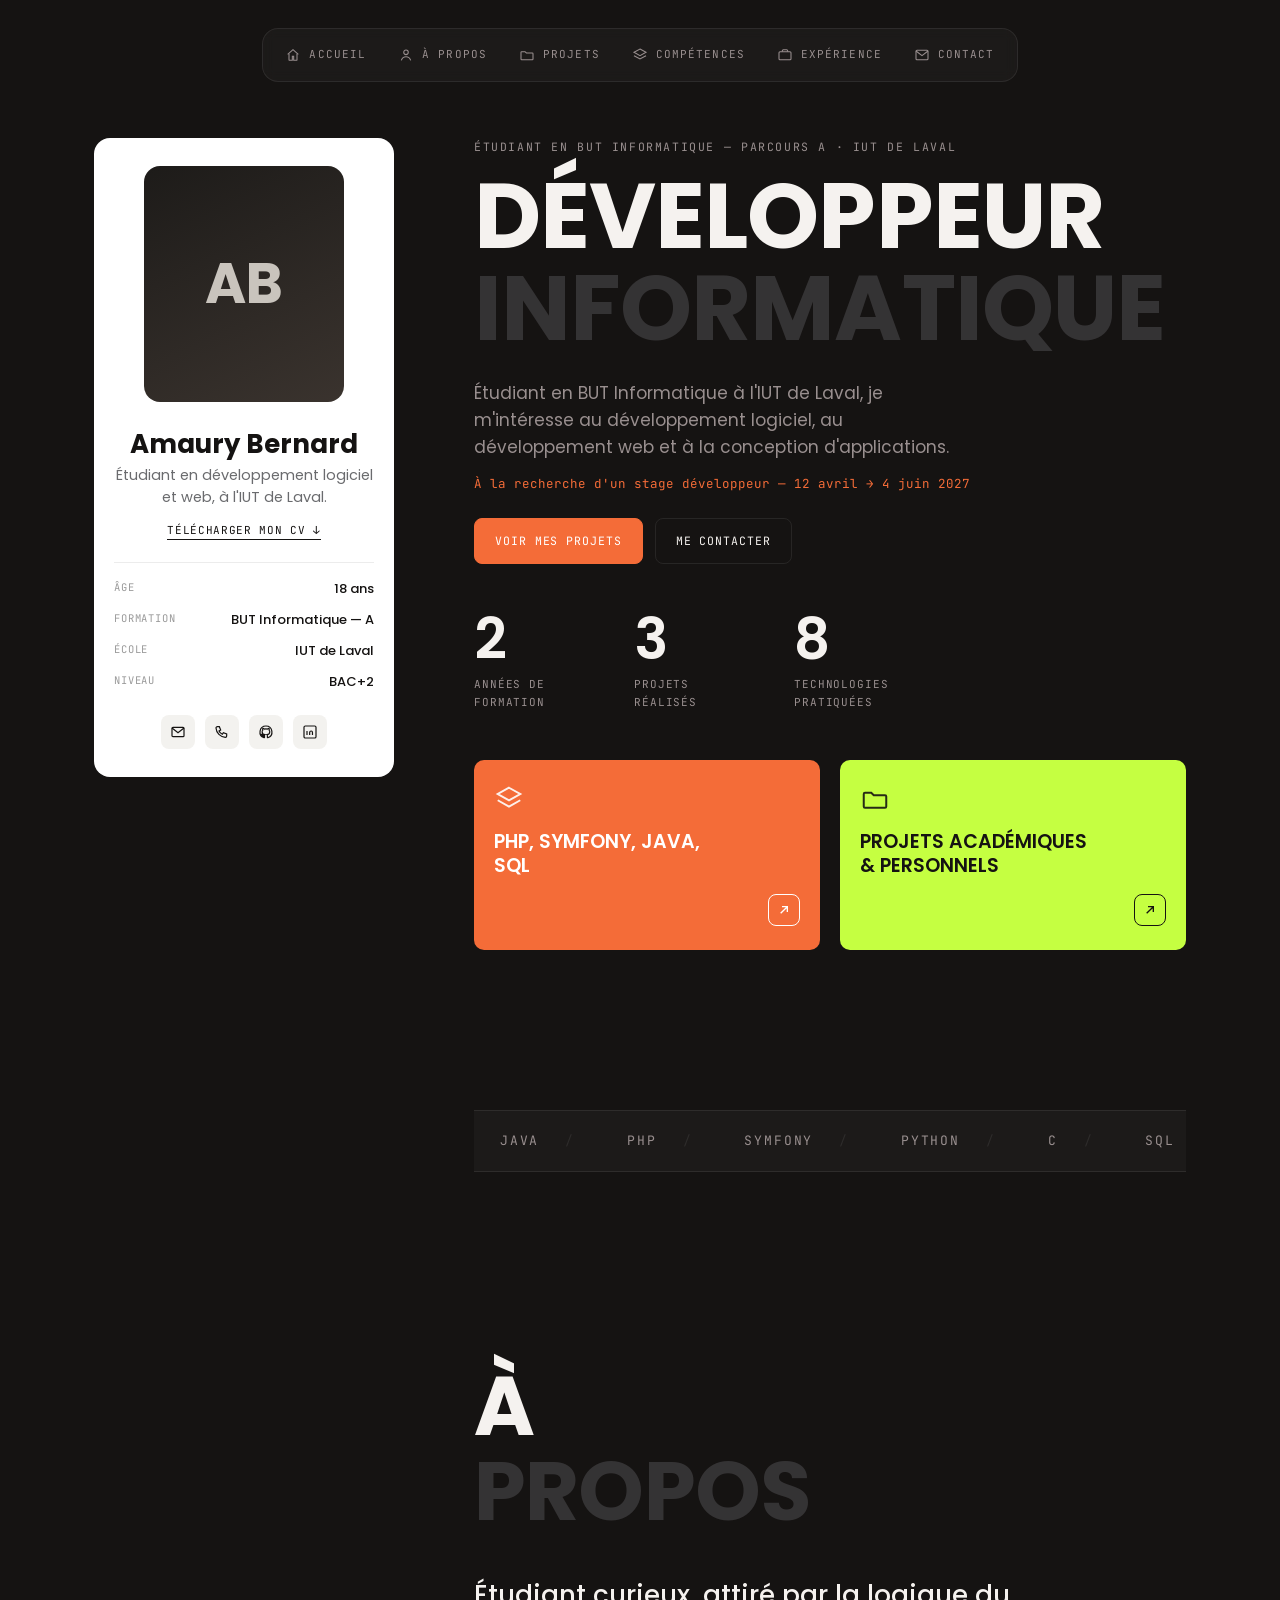
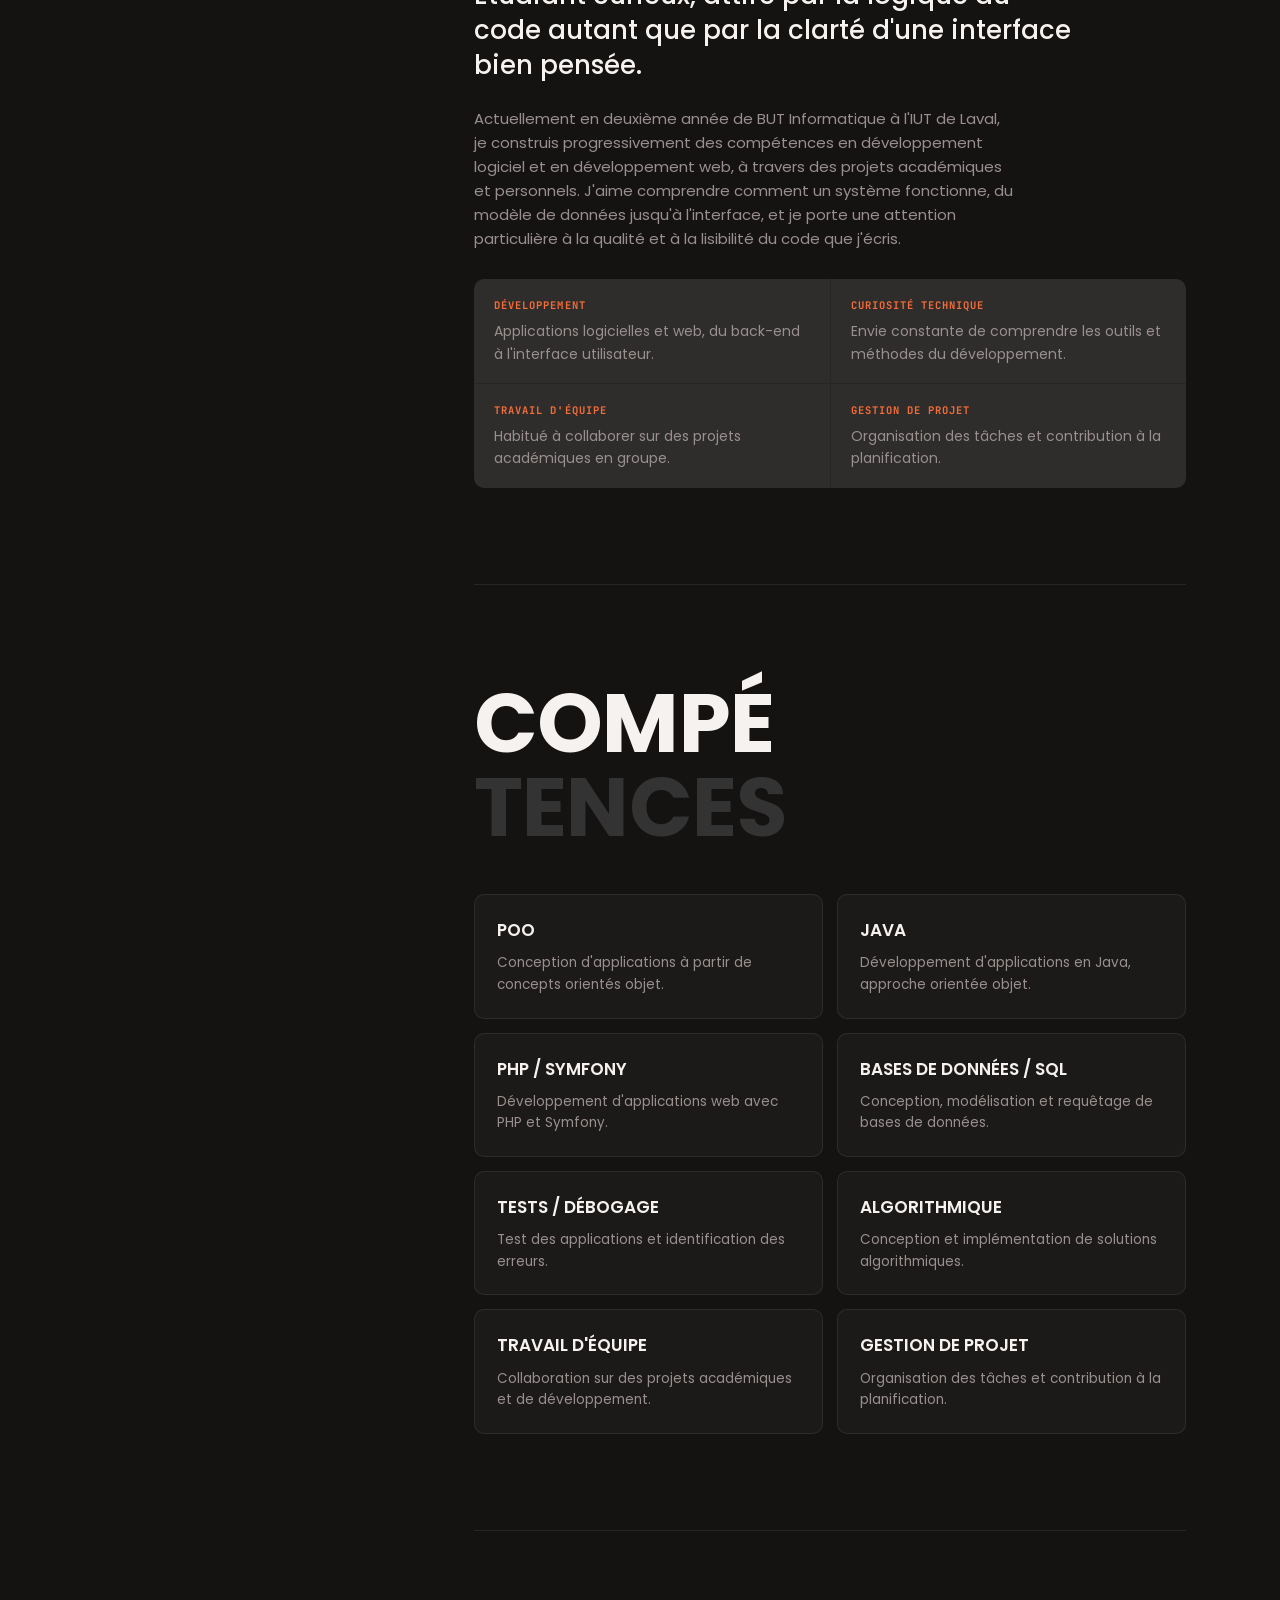
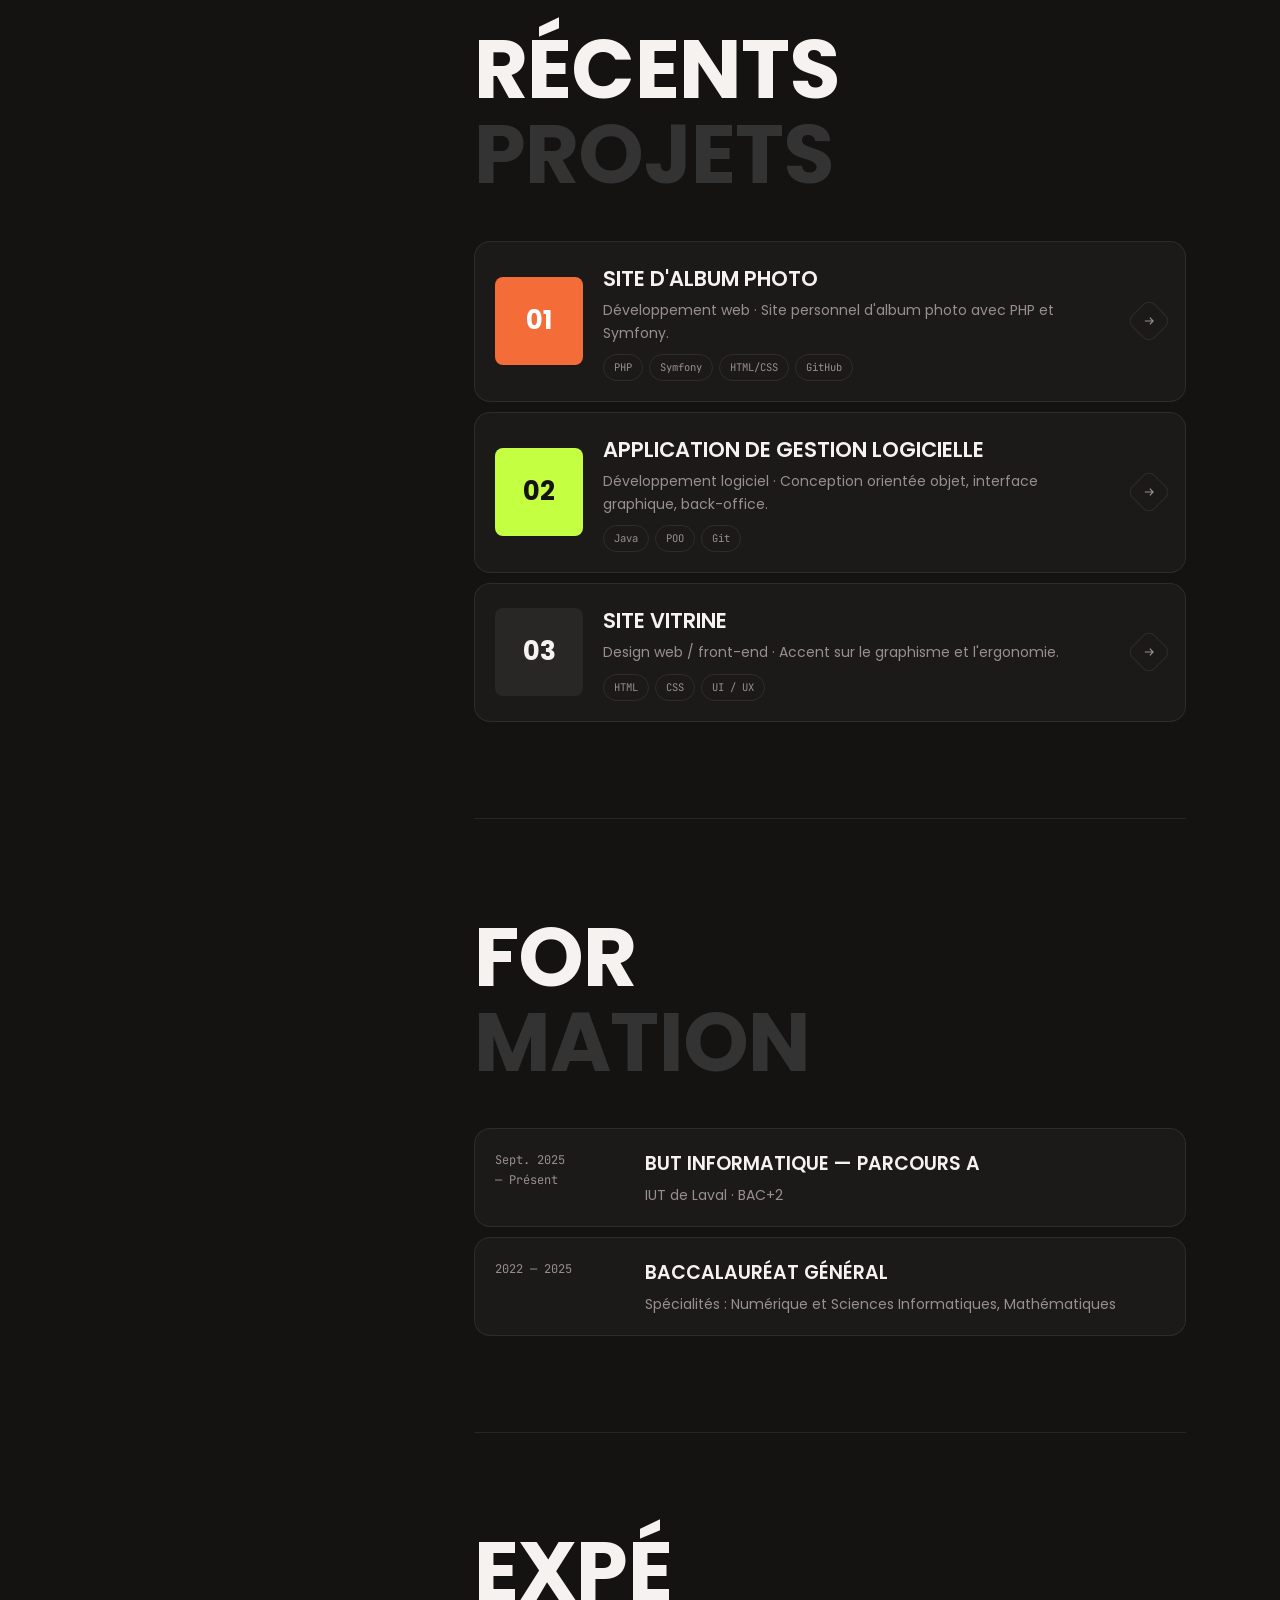
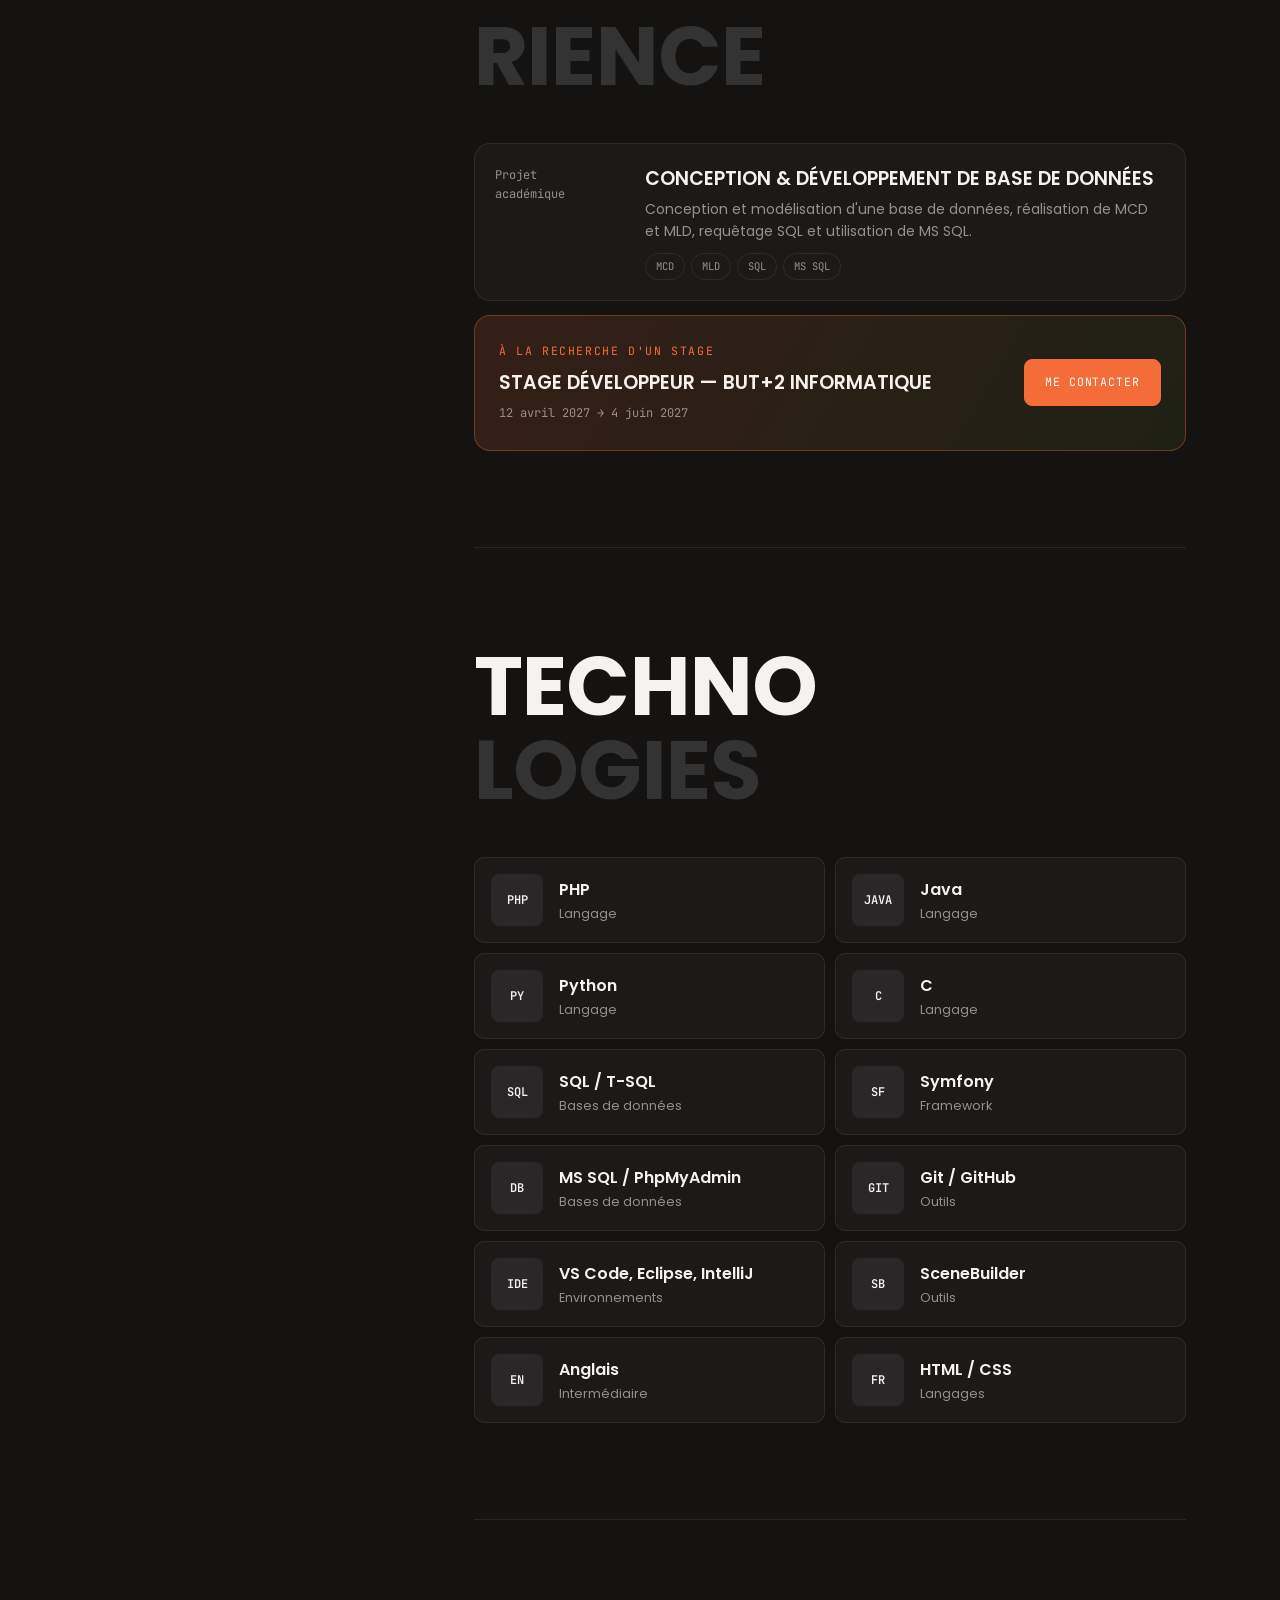
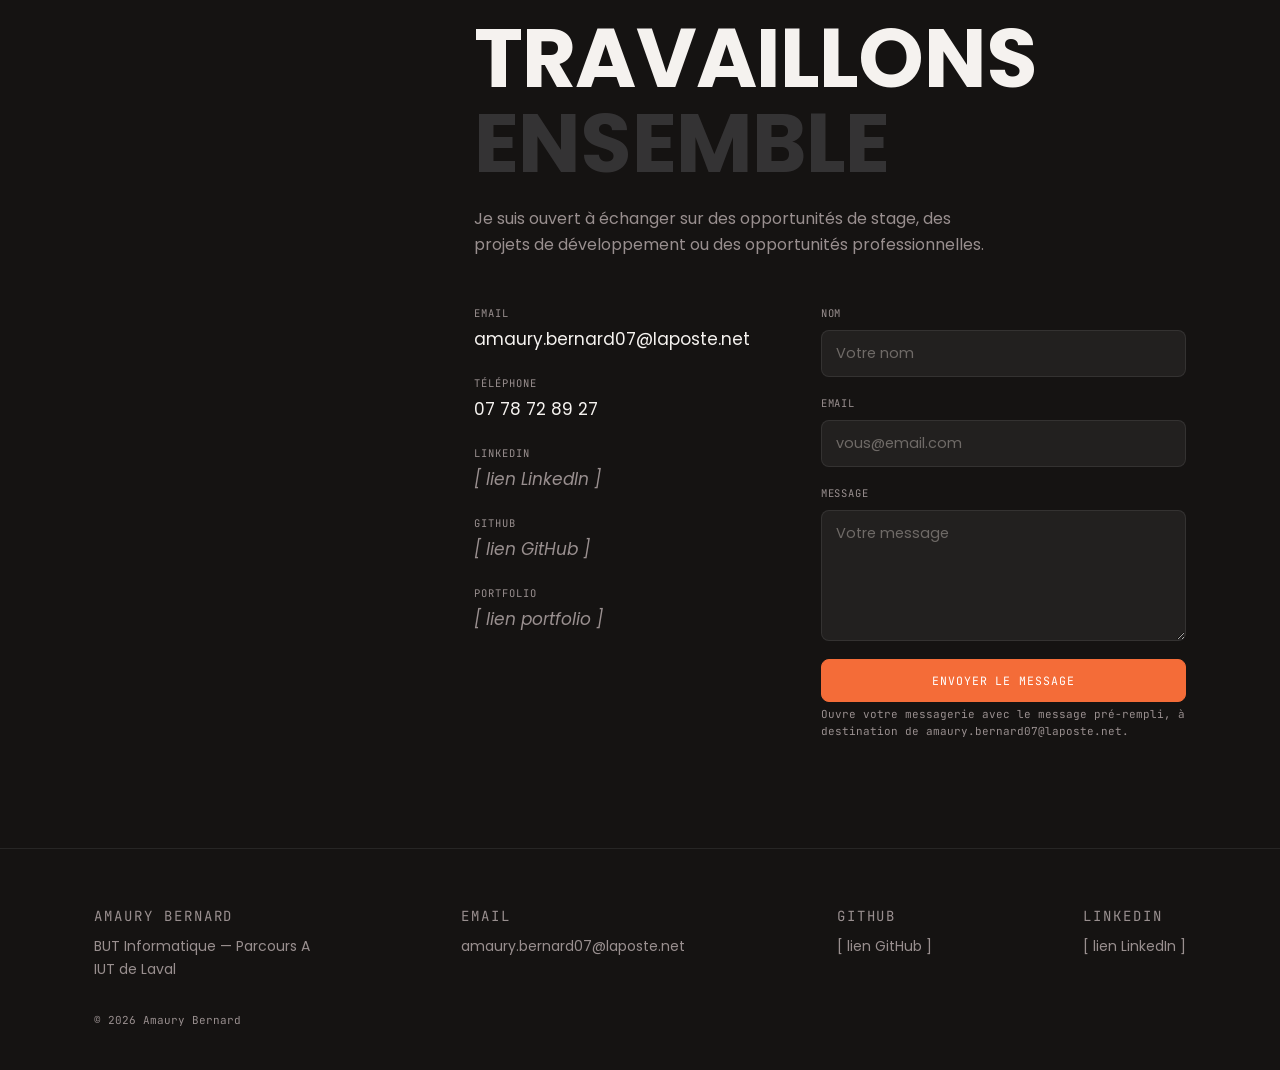
==== commit db3de5e6: "alignement des titres" ====
--- a/index.html
+++ b/index.html
@@ -69,7 +69,7 @@
             <section id="home" class="hero-block reveal">
                 <div class="hero-head">
                     <div class="eyebrow" style="margin-bottom:14px;">Étudiant en BUT Informatique — Parcours A · IUT de Laval</div>
-                    <h1 class="hero-title"><span class="solid">DÉVELOPPEUR</span><span class="ghost">INFORMATIQUE</span></h1>
+                    <h1 class="hero-title"><span class="solid">DÉVELOPPEUR</span><br><span class="ghost">INFORMATIQUE</span></h1>
                 </div>
                 <p class="hero-intro">Étudiant en BUT Informatique à l'IUT de Laval, je m'intéresse au développement logiciel, au développement web et à la conception d'applications.</p>
                 <p class="hero-internship">À la recherche d'un stage développeur — 12 avril → 4 juin 2027</p>
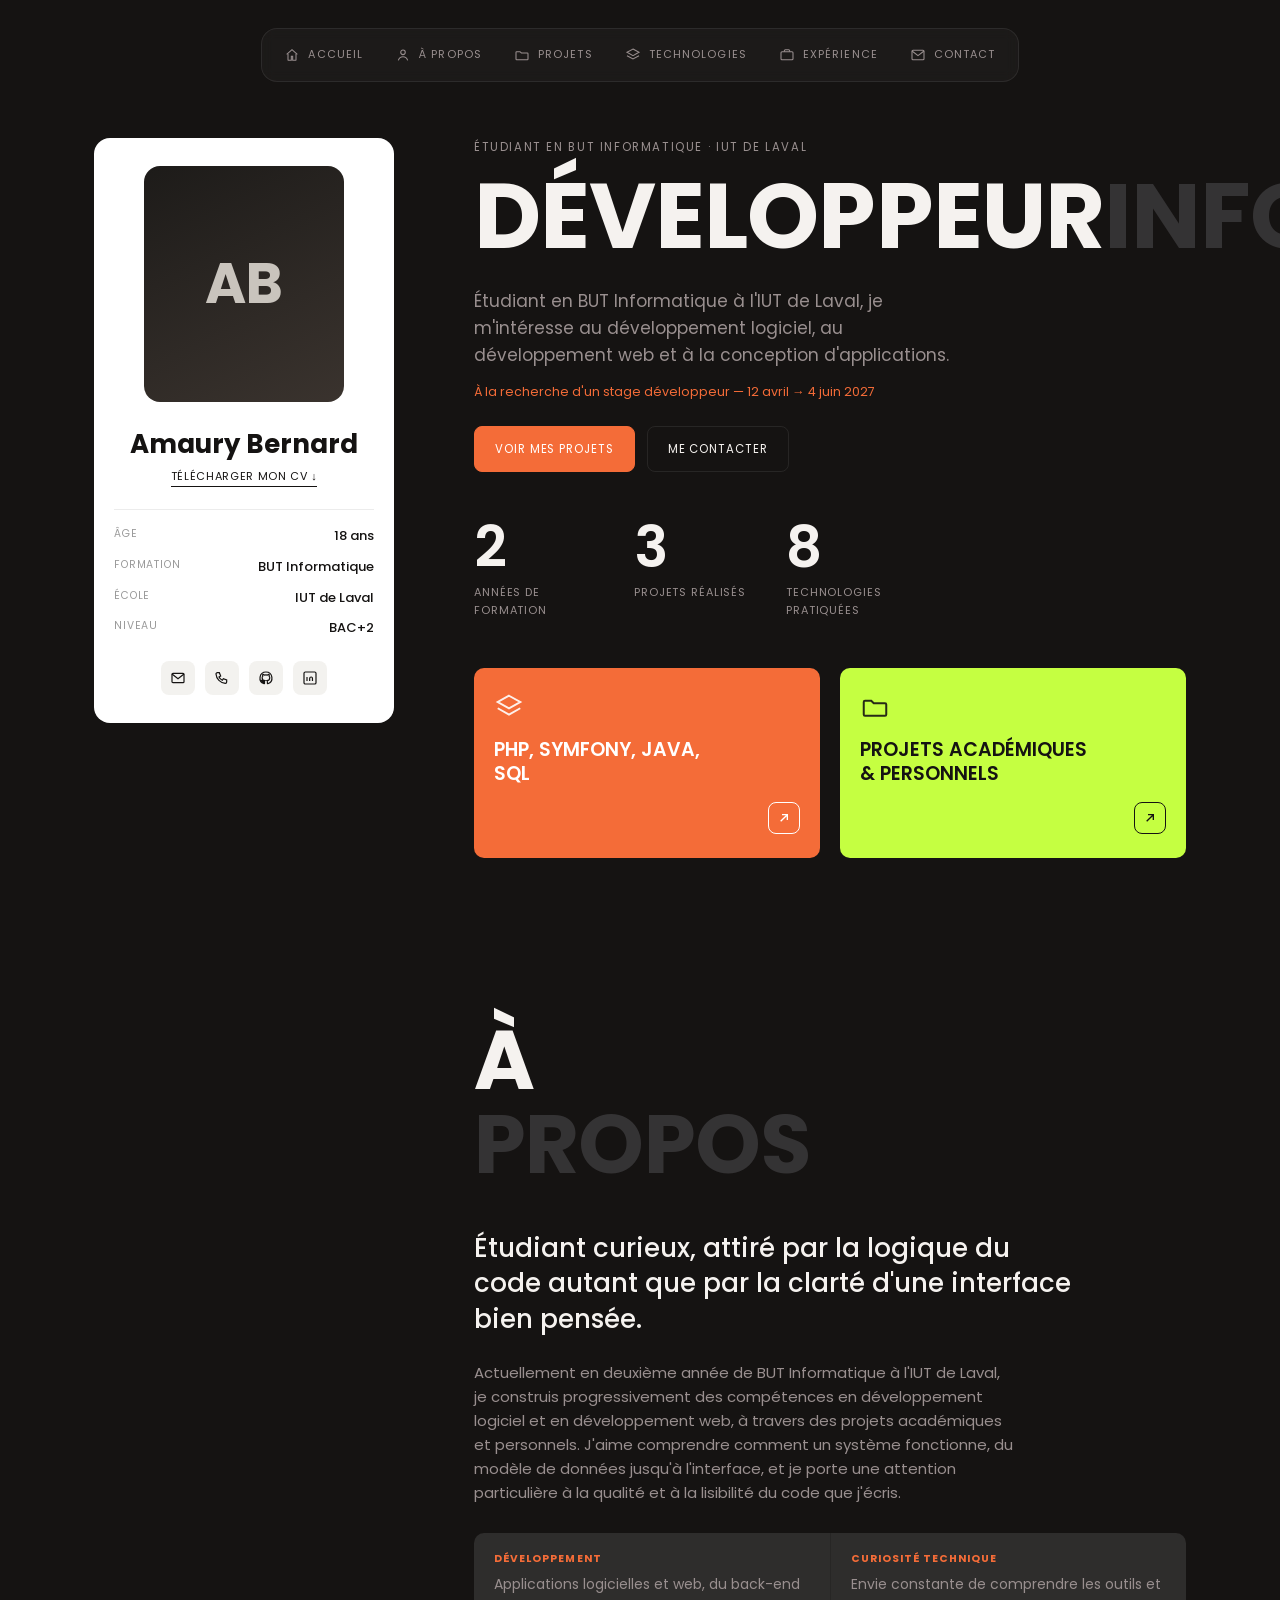
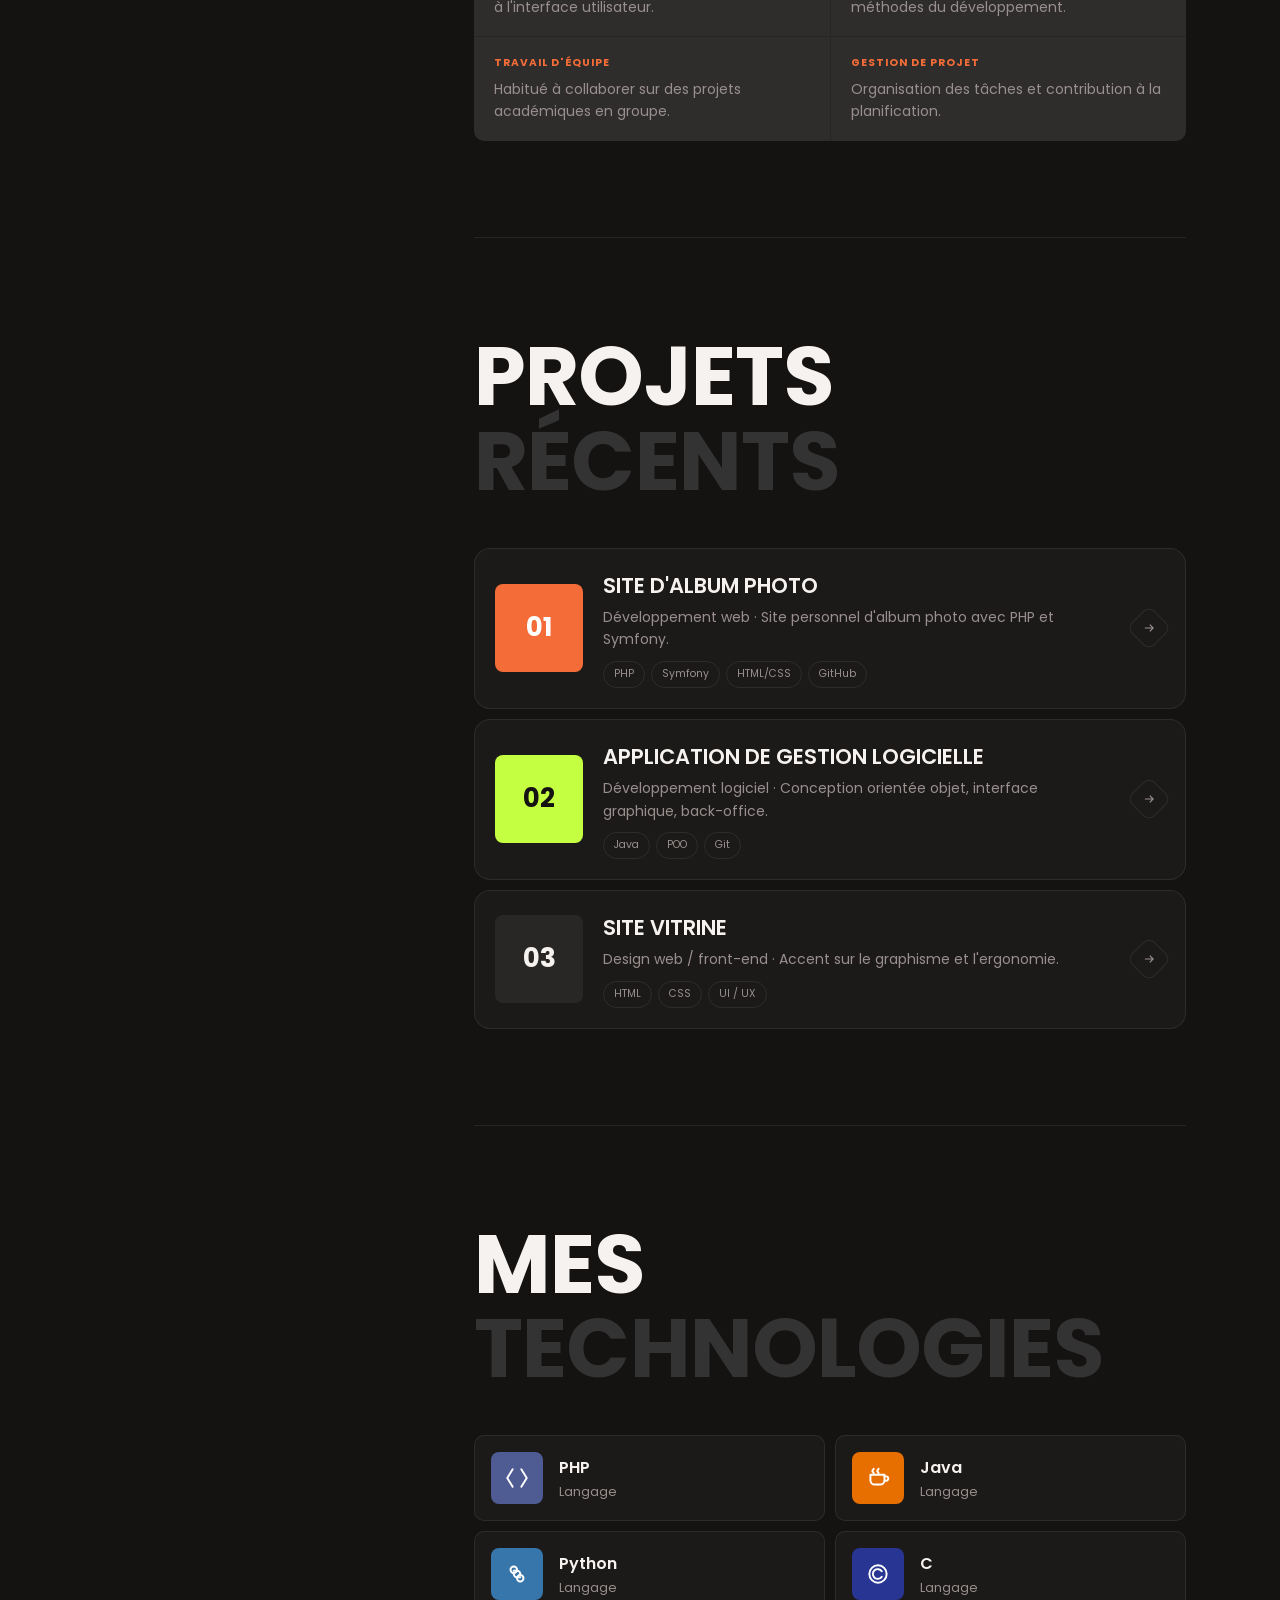
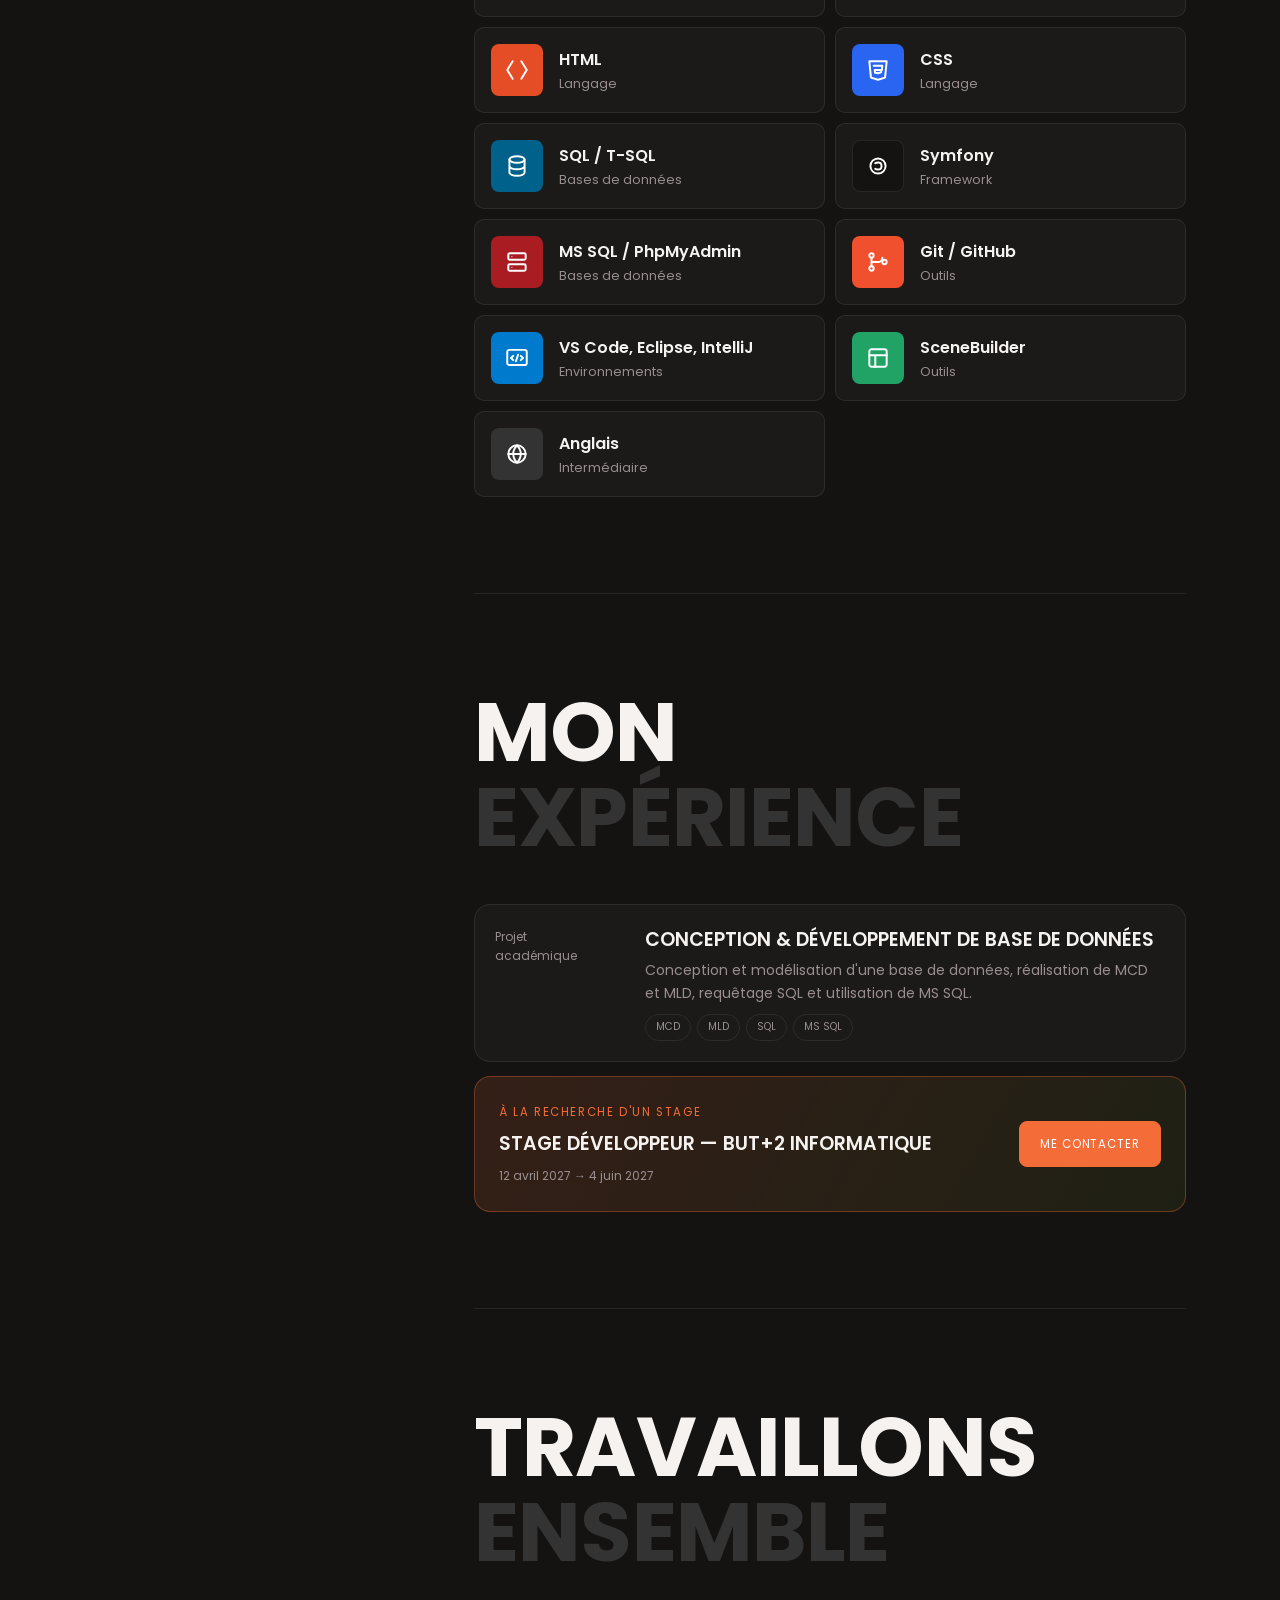
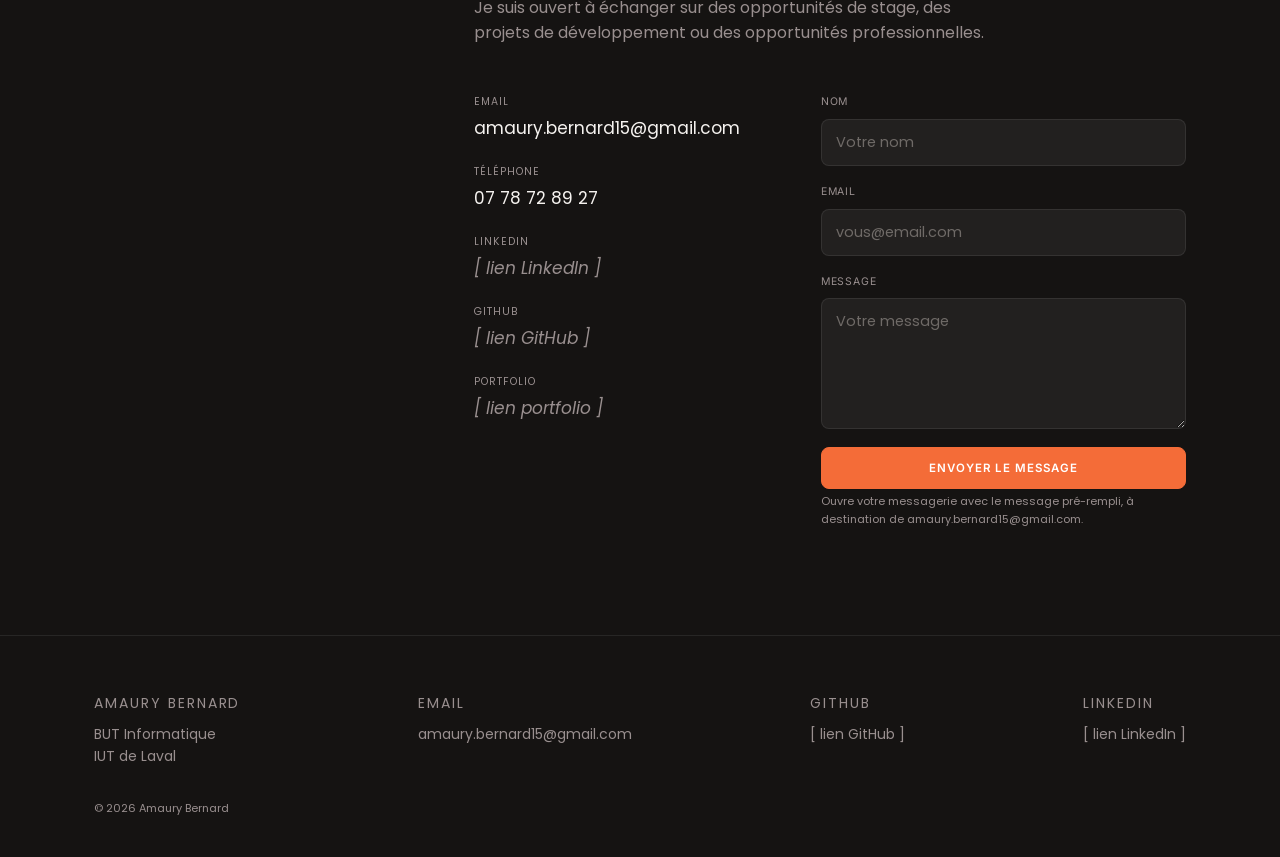
==== commit dca10d2f: "6eme version" ====
--- a/index.html
+++ b/index.html
@@ -6,7 +6,7 @@
     <title>Amaury Bernard — Développeur Informatique</title>
     <link rel="preconnect" href="https://fonts.googleapis.com">
     <link rel="preconnect" href="https://fonts.gstatic.com" crossorigin>
-    <link href="https://fonts.googleapis.com/css2?family=Poppins:wght@400;500;600;700&family=JetBrains+Mono:wght@400;500&display=swap" rel="stylesheet">
+    <link href="https://fonts.googleapis.com/css2?family=Poppins:wght@400;500;600;700&family=Inter:wght@500;600&display=swap" rel="stylesheet">
     <link rel="stylesheet" href="css/style.css">
     <link rel="icon" href="images/favicon.ico">
 </head>
@@ -17,7 +17,7 @@
         <a href="#home"><svg viewBox="0 0 24 24" fill="none" stroke="currentColor" stroke-width="1.6"><path d="M4 11L12 4l8 7"/><path d="M6 10v9a1 1 0 0 0 1 1h4v-6h2v6h4a1 1 0 0 0 1-1v-9"/></svg><span class="nav-label">Accueil</span></a>
         <a href="#about"><svg viewBox="0 0 24 24" fill="none" stroke="currentColor" stroke-width="1.6"><circle cx="12" cy="8" r="3.4"/><path d="M5 20c1.2-3.6 4-5.4 7-5.4s5.8 1.8 7 5.4"/></svg><span class="nav-label">À propos</span></a>
         <a href="#projects"><svg viewBox="0 0 24 24" fill="none" stroke="currentColor" stroke-width="1.6"><path d="M3 8a1 1 0 0 1 1-1h5l2 2h9a1 1 0 0 1 1 1v8a1 1 0 0 1-1 1H4a1 1 0 0 1-1-1z"/></svg><span class="nav-label">Projets</span></a>
-        <a href="#skills"><svg viewBox="0 0 24 24" fill="none" stroke="currentColor" stroke-width="1.6"><path d="M12 3l9 5-9 5-9-5z"/><path d="M3 13l9 5 9-5"/></svg><span class="nav-label">Compétences</span></a>
+        <a href="#technologies"><svg viewBox="0 0 24 24" fill="none" stroke="currentColor" stroke-width="1.6"><path d="M12 3l9 5-9 5-9-5z"/><path d="M3 13l9 5 9-5"/></svg><span class="nav-label">Technologies</span></a>
         <a href="#experience"><svg viewBox="0 0 24 24" fill="none" stroke="currentColor" stroke-width="1.6"><rect x="3" y="7" width="18" height="12" rx="1.5"/><path d="M8 7V5.5A1.5 1.5 0 0 1 9.5 4h5A1.5 1.5 0 0 1 16 5.5V7"/></svg><span class="nav-label">Expérience</span></a>
         <a href="#contact"><svg viewBox="0 0 24 24" fill="none" stroke="currentColor" stroke-width="1.6"><rect x="3" y="5" width="18" height="14" rx="1.5"/><path d="M3 6l9 7 9-7"/></svg><span class="nav-label">Contact</span></a>
     </nav>
@@ -27,7 +27,7 @@
     <a href="#home">Accueil</a>
     <a href="#about">À propos</a>
     <a href="#projects">Projets</a>
-    <a href="#skills">Compétences</a>
+    <a href="#technologies">Technologies</a>
     <a href="#experience">Expérience</a>
     <a href="#contact">Contact</a>
 </div>
@@ -44,17 +44,16 @@
                 </div>
                 <div>
                     <p class="profile-name">Amaury Bernard</p>
-                    <p class="profile-pitch">Étudiant en développement logiciel et web, à l'IUT de Laval.</p>
-                    <p class="profile-pitch" style="margin-top:10px;"><a href="assets/cv.pdf" class="cv-link" download>Télécharger mon CV ↓</a></p>
+                    <p class="profile-pitch"><a href="assets/cv.pdf" class="cv-link" download>Télécharger mon CV ↓</a></p>
                 </div>
                 <div class="profile-meta">
                     <div><dt>Âge</dt><dd>18 ans</dd></div>
-                    <div><dt>Formation</dt><dd>BUT Informatique — A</dd></div>
+                    <div><dt>Formation</dt><dd>BUT Informatique</dd></div>
                     <div><dt>École</dt><dd>IUT de Laval</dd></div>
                     <div><dt>Niveau</dt><dd>BAC+2</dd></div>
                 </div>
                 <div class="profile-links">
-                    <a href="mailto:amaury.bernard07@laposte.net" aria-label="Email"><svg viewBox="0 0 24 24" fill="none" stroke="currentColor" stroke-width="1.8"><rect x="3" y="5" width="18" height="14" rx="1.5"/><path d="M3 6l9 7 9-7"/></svg></a>
+                    <a href="mailto:amaury.bernard15@gmail.com" aria-label="Email"><svg viewBox="0 0 24 24" fill="none" stroke="currentColor" stroke-width="1.8"><rect x="3" y="5" width="18" height="14" rx="1.5"/><path d="M3 6l9 7 9-7"/></svg></a>
                     <a href="tel:+33778728927" aria-label="Téléphone"><svg viewBox="0 0 24 24" fill="none" stroke="currentColor" stroke-width="1.8"><path d="M5 4h3l2 5-2.5 1.5a11 11 0 0 0 5 5L14 13l5 2v3a2 2 0 0 1-2 2A15 15 0 0 1 3 6a2 2 0 0 1 2-2z"/></svg></a>
                     <a href="#" aria-label="GitHub (lien à venir)"><svg viewBox="0 0 24 24" fill="none" stroke="currentColor" stroke-width="1.8"><path d="M12 3a9 9 0 0 0-2.85 17.54c.45.08.6-.2.6-.43v-1.7c-2.5.55-3.03-1.07-3.03-1.07-.41-1.04-1-1.32-1-1.32-.82-.56.06-.55.06-.55.9.06 1.38.93 1.38.93.8 1.38 2.1.98 2.6.75.08-.58.31-.98.57-1.2-2-.23-4.1-1-4.1-4.44 0-.98.35-1.78.92-2.4-.1-.23-.4-1.15.09-2.4 0 0 .75-.24 2.45.92a8.4 8.4 0 0 1 4.46 0c1.7-1.16 2.45-.92 2.45-.92.49 1.25.18 2.17.09 2.4.57.62.92 1.42.92 2.4 0 3.45-2.1 4.2-4.11 4.43.32.28.6.83.6 1.68v2.5c0 .23.15.51.6.43A9 9 0 0 0 12 3z"/></svg></a>
                     <a href="#" aria-label="LinkedIn (lien à venir)"><svg viewBox="0 0 24 24" fill="none" stroke="currentColor" stroke-width="1.8"><rect x="3" y="3" width="18" height="18" rx="2"/><path d="M7.5 10.5v6M7.5 7.5v.01M11.5 16.5v-3.7c0-1.3.9-2.3 2.3-2.3 1.2 0 1.9.8 1.9 2.4v3.6"/></svg></a>
@@ -68,8 +67,8 @@
             <!-- HERO -->
             <section id="home" class="hero-block reveal">
                 <div class="hero-head">
-                    <div class="eyebrow" style="margin-bottom:14px;">Étudiant en BUT Informatique — Parcours A · IUT de Laval</div>
-                    <h1 class="hero-title"><span class="solid">DÉVELOPPEUR</span><br><span class="ghost">INFORMATIQUE</span></h1>
+                    <div class="eyebrow" style="margin-bottom:14px;">Étudiant en BUT Informatique · IUT de Laval</div>
+                    <h1 class="hero-title"><span class="solid">DÉVELOPPEUR</span><span class="ghost">INFORMATIQUE</span></h1>
                 </div>
                 <p class="hero-intro">Étudiant en BUT Informatique à l'IUT de Laval, je m'intéresse au développement logiciel, au développement web et à la conception d'applications.</p>
                 <p class="hero-internship">À la recherche d'un stage développeur — 12 avril → 4 juin 2027</p>
@@ -86,7 +85,7 @@
                 </div>
 
                 <div class="highlight-row">
-                    <a href="#skills" class="highlight-card card-orange">
+                    <a href="#technologies" class="highlight-card card-orange">
                         <svg class="highlight-icon" viewBox="0 0 24 24" fill="none" stroke="currentColor" stroke-width="1.6"><path d="M12 3l9 5-9 5-9-5z"/><path d="M3 13l9 5 9-5"/></svg>
                         <span class="highlight-text">PHP, Symfony, Java, SQL</span>
                         <span class="highlight-arrow"><svg viewBox="0 0 24 24" fill="none" stroke="currentColor" stroke-width="2"><path d="M7 17L17 7M9 7h8v8"/></svg></span>
@@ -99,13 +98,6 @@
                 </div>
             </section>
 
-            <div class="marquee-band">
-                <div class="marquee-track">
-                    <span>Java</span><span>PHP</span><span>Symfony</span><span>Python</span><span>C</span><span>SQL</span><span>HTML</span><span>CSS</span><span>Git</span><span>GitHub</span>
-                    <span>Java</span><span>PHP</span><span>Symfony</span><span>Python</span><span>C</span><span>SQL</span><span>HTML</span><span>CSS</span><span>Git</span><span>GitHub</span>
-                </div>
-            </div>
-
             <!-- ABOUT -->
             <section id="about" class="section reveal">
                 <div class="section-top">
@@ -121,27 +113,10 @@
                 </ul>
             </section>
 
-            <!-- SKILLS -->
-            <section id="skills" class="section reveal" style="border-top:1px solid var(--line);">
-                <div class="section-top">
-                    <h2 class="ghost-title"><span class="solid">COMPÉ</span><span class="ghost">TENCES</span></h2>
-                </div>
-                <div class="skills-grid">
-                    <div class="skill-card"><h3>POO</h3><p>Conception d'applications à partir de concepts orientés objet.</p></div>
-                    <div class="skill-card"><h3>Java</h3><p>Développement d'applications en Java, approche orientée objet.</p></div>
-                    <div class="skill-card"><h3>PHP / Symfony</h3><p>Développement d'applications web avec PHP et Symfony.</p></div>
-                    <div class="skill-card"><h3>Bases de données / SQL</h3><p>Conception, modélisation et requêtage de bases de données.</p></div>
-                    <div class="skill-card"><h3>Tests / débogage</h3><p>Test des applications et identification des erreurs.</p></div>
-                    <div class="skill-card"><h3>Algorithmique</h3><p>Conception et implémentation de solutions algorithmiques.</p></div>
-                    <div class="skill-card"><h3>Travail d'équipe</h3><p>Collaboration sur des projets académiques et de développement.</p></div>
-                    <div class="skill-card"><h3>Gestion de projet</h3><p>Organisation des tâches et contribution à la planification.</p></div>
-                </div>
-            </section>
-
             <!-- PROJECTS -->
             <section id="projects" class="section reveal" style="border-top:1px solid var(--line);">
                 <div class="section-top">
-                    <h2 class="ghost-title"><span class="solid">RÉCENTS</span><span class="ghost">PROJETS</span></h2>
+                    <h2 class="ghost-title"><span class="solid">PROJETS</span><span class="ghost">RÉCENTS</span></h2>
                 </div>
                 <div class="list-cards">
                     <div class="list-card">
@@ -183,29 +158,89 @@
                 </div>
             </section>
 
-            <!-- EDUCATION -->
-            <section id="education" class="section reveal" style="border-top:1px solid var(--line);">
+            <!-- TECHNOLOGIES -->
+            <section id="technologies" class="section reveal" style="border-top:1px solid var(--line);">
                 <div class="section-top">
-                    <h2 class="ghost-title"><span class="solid">FOR</span><span class="ghost">MATION</span></h2>
-                </div>
-                <div class="list-cards">
-                    <div class="list-card">
-                        <div class="time-card" style="flex:1;">
-                            <div class="time-date">Sept. 2025<br>— Présent</div>
-                            <div class="list-body">
-                                <h3 class="list-title" style="font-size:19px;">BUT Informatique — Parcours A</h3>
-                                <p class="list-sub" style="margin-bottom:0;">IUT de Laval · BAC+2</p>
-                            </div>
-                        </div>
-                    </div>
-                    <div class="list-card">
-                        <div class="time-card" style="flex:1;">
-                            <div class="time-date">2022 — 2025</div>
-                            <div class="list-body">
-                                <h3 class="list-title" style="font-size:19px;">Baccalauréat Général</h3>
-                                <p class="list-sub" style="margin-bottom:0;">Spécialités : Numérique et Sciences Informatiques, Mathématiques</p>
-                            </div>
-                        </div>
+                    <h2 class="ghost-title"><span class="solid">MES</span><span class="ghost">TECHNOLOGIES</span></h2>
+                </div>
+                <div class="tools-grid">
+                    <div class="tool-card">
+                        <div class="tool-icon" style="background:#4F5B93;">
+                            <svg viewBox="0 0 24 24" fill="none" stroke="#fff" stroke-width="1.8" stroke-linecap="round" stroke-linejoin="round" width="26" height="26"><path d="M8 4L3 12l5 8M16 4l5 8-5 8"/></svg>
+                        </div>
+                        <div><p class="tool-name">PHP</p><p class="tool-cat">Langage</p></div>
+                    </div>
+                    <div class="tool-card">
+                        <div class="tool-icon" style="background:#E76F00;">
+                            <svg viewBox="0 0 24 24" fill="none" stroke="#fff" stroke-width="1.8" stroke-linecap="round" stroke-linejoin="round" width="26" height="26"><path d="M5 9h13v5a4 4 0 0 1-4 4H9a4 4 0 0 1-4-4V9z"/><path d="M18 10.5h1.5a2 2 0 0 1 0 4H18"/><path d="M8 3.5c0 1-1.2 1-1.2 2s1.2 1 1.2 2M12.5 3.5c0 1-1.2 1-1.2 2s1.2 1 1.2 2"/></svg>
+                        </div>
+                        <div><p class="tool-name">Java</p><p class="tool-cat">Langage</p></div>
+                    </div>
+                    <div class="tool-card">
+                        <div class="tool-icon" style="background:#3776AB;">
+                            <svg viewBox="0 0 24 24" fill="none" stroke="#fff" stroke-width="1.8" stroke-linecap="round" stroke-linejoin="round" width="26" height="26"><circle cx="9" cy="8" r="3"/><circle cx="15" cy="16" r="3"/><path d="M9 11v1a3 3 0 0 0 3 3h3M15 13v-1a3 3 0 0 0-3-3H9"/></svg>
+                        </div>
+                        <div><p class="tool-name">Python</p><p class="tool-cat">Langage</p></div>
+                    </div>
+                    <div class="tool-card">
+                        <div class="tool-icon" style="background:#283593;">
+                            <svg viewBox="0 0 24 24" fill="none" stroke="#fff" stroke-width="1.8" stroke-linecap="round" stroke-linejoin="round" width="26" height="26"><circle cx="12" cy="12" r="8"/><path d="M15.5 9.5a4.5 4.5 0 1 0 0 5"/></svg>
+                        </div>
+                        <div><p class="tool-name">C</p><p class="tool-cat">Langage</p></div>
+                    </div>
+                    <div class="tool-card">
+                        <div class="tool-icon" style="background:#E44D26;">
+                            <svg viewBox="0 0 24 24" fill="none" stroke="#fff" stroke-width="1.8" stroke-linecap="round" stroke-linejoin="round" width="26" height="26"><path d="M8 4L3 12l5 8M16 4l5 8-5 8"/></svg>
+                        </div>
+                        <div><p class="tool-name">HTML</p><p class="tool-cat">Langage</p></div>
+                    </div>
+                    <div class="tool-card">
+                        <div class="tool-icon" style="background:#2965F1;">
+                            <svg viewBox="0 0 24 24" fill="none" stroke="#fff" stroke-width="1.8" stroke-linecap="round" stroke-linejoin="round" width="26" height="26"><path d="M4 4h16l-1.5 15L12 21l-6.5-2L4 4z"/><path d="M8 8h8l-.4 4H9l.2 2.5L12 15l2.8-.8.2-2"/></svg>
+                        </div>
+                        <div><p class="tool-name">CSS</p><p class="tool-cat">Langage</p></div>
+                    </div>
+                    <div class="tool-card">
+                        <div class="tool-icon" style="background:#00618A;">
+                            <svg viewBox="0 0 24 24" fill="none" stroke="#fff" stroke-width="1.8" stroke-linecap="round" stroke-linejoin="round" width="26" height="26"><ellipse cx="12" cy="6" rx="7" ry="3"/><path d="M5 6v6c0 1.7 3.1 3 7 3s7-1.3 7-3V6M5 12v6c0 1.7 3.1 3 7 3s7-1.3 7-3v-6"/></svg>
+                        </div>
+                        <div><p class="tool-name">SQL / T-SQL</p><p class="tool-cat">Bases de données</p></div>
+                    </div>
+                    <div class="tool-card">
+                        <div class="tool-icon" style="background:#151312; border:1px solid var(--line);">
+                            <svg viewBox="0 0 24 24" fill="none" stroke="#fff" stroke-width="1.8" stroke-linecap="round" stroke-linejoin="round" width="26" height="26"><circle cx="12" cy="12" r="7"/><path d="M9.5 9.5c1-1 4-1 5 0s1 4 0 5-4 1-5 0"/></svg>
+                        </div>
+                        <div><p class="tool-name">Symfony</p><p class="tool-cat">Framework</p></div>
+                    </div>
+                    <div class="tool-card">
+                        <div class="tool-icon" style="background:#A91D22;">
+                            <svg viewBox="0 0 24 24" fill="none" stroke="#fff" stroke-width="1.8" stroke-linecap="round" stroke-linejoin="round" width="26" height="26"><rect x="4" y="4" width="16" height="6" rx="1.4"/><rect x="4" y="14" width="16" height="6" rx="1.4"/><circle cx="7.3" cy="7" r=".5" fill="#fff" stroke="none"/><circle cx="7.3" cy="17" r=".5" fill="#fff" stroke="none"/></svg>
+                        </div>
+                        <div><p class="tool-name">MS SQL / PhpMyAdmin</p><p class="tool-cat">Bases de données</p></div>
+                    </div>
+                    <div class="tool-card">
+                        <div class="tool-icon" style="background:#F1502F;">
+                            <svg viewBox="0 0 24 24" fill="none" stroke="#fff" stroke-width="1.8" stroke-linecap="round" stroke-linejoin="round" width="26" height="26"><circle cx="6" cy="6" r="2"/><circle cx="6" cy="18" r="2"/><circle cx="18" cy="12" r="2"/><path d="M6 8v8M6 12h6a4 4 0 0 0 4-4"/></svg>
+                        </div>
+                        <div><p class="tool-name">Git / GitHub</p><p class="tool-cat">Outils</p></div>
+                    </div>
+                    <div class="tool-card">
+                        <div class="tool-icon" style="background:#007ACC;">
+                            <svg viewBox="0 0 24 24" fill="none" stroke="#fff" stroke-width="1.8" stroke-linecap="round" stroke-linejoin="round" width="26" height="26"><rect x="3" y="4.5" width="18" height="14" rx="2"/><path d="M8.5 10L6.5 12l2 2M15.5 10l2 2-2 2M13 9l-2 6"/></svg>
+                        </div>
+                        <div><p class="tool-name">VS Code, Eclipse, IntelliJ</p><p class="tool-cat">Environnements</p></div>
+                    </div>
+                    <div class="tool-card">
+                        <div class="tool-icon" style="background:#21A366;">
+                            <svg viewBox="0 0 24 24" fill="none" stroke="#fff" stroke-width="1.8" stroke-linecap="round" stroke-linejoin="round" width="26" height="26"><rect x="4" y="4" width="16" height="16" rx="2"/><path d="M4 9.5h16M9.5 9.5V20"/></svg>
+                        </div>
+                        <div><p class="tool-name">SceneBuilder</p><p class="tool-cat">Outils</p></div>
+                    </div>
+                    <div class="tool-card">
+                        <div class="tool-icon" style="background:#333;">
+                            <svg viewBox="0 0 24 24" fill="none" stroke="#fff" stroke-width="1.8" stroke-linecap="round" stroke-linejoin="round" width="26" height="26"><circle cx="12" cy="12" r="8"/><path d="M4 12h16M12 4c2.2 2.3 3.5 5 3.5 8s-1.3 5.7-3.5 8c-2.2-2.3-3.5-5-3.5-8s1.3-5.7 3.5-8z"/></svg>
+                        </div>
+                        <div><p class="tool-name">Anglais</p><p class="tool-cat">Intermédiaire</p></div>
                     </div>
                 </div>
             </section>
@@ -213,7 +248,7 @@
             <!-- EXPERIENCE -->
             <section id="experience" class="section reveal" style="border-top:1px solid var(--line);">
                 <div class="section-top">
-                    <h2 class="ghost-title"><span class="solid">EXPÉ</span><span class="ghost">RIENCE</span></h2>
+                    <h2 class="ghost-title"><span class="solid">MON</span><span class="ghost">EXPÉRIENCE</span></h2>
                 </div>
                 <div class="list-cards">
                     <div class="list-card">
@@ -238,27 +273,6 @@
                 </div>
             </section>
 
-            <!-- TECHNOLOGIES -->
-            <section id="technologies" class="section reveal" style="border-top:1px solid var(--line);">
-                <div class="section-top">
-                    <h2 class="ghost-title"><span class="solid">TECHNO</span><span class="ghost">LOGIES</span></h2>
-                </div>
-                <div class="tools-grid">
-                    <div class="tool-card"><div class="tool-icon">PHP</div><div><p class="tool-name">PHP</p><p class="tool-cat">Langage</p></div></div>
-                    <div class="tool-card"><div class="tool-icon">JAVA</div><div><p class="tool-name">Java</p><p class="tool-cat">Langage</p></div></div>
-                    <div class="tool-card"><div class="tool-icon">PY</div><div><p class="tool-name">Python</p><p class="tool-cat">Langage</p></div></div>
-                    <div class="tool-card"><div class="tool-icon">C</div><div><p class="tool-name">C</p><p class="tool-cat">Langage</p></div></div>
-                    <div class="tool-card"><div class="tool-icon">SQL</div><div><p class="tool-name">SQL / T-SQL</p><p class="tool-cat">Bases de données</p></div></div>
-                    <div class="tool-card"><div class="tool-icon">SF</div><div><p class="tool-name">Symfony</p><p class="tool-cat">Framework</p></div></div>
-                    <div class="tool-card"><div class="tool-icon">DB</div><div><p class="tool-name">MS SQL / PhpMyAdmin</p><p class="tool-cat">Bases de données</p></div></div>
-                    <div class="tool-card"><div class="tool-icon">GIT</div><div><p class="tool-name">Git / GitHub</p><p class="tool-cat">Outils</p></div></div>
-                    <div class="tool-card"><div class="tool-icon">IDE</div><div><p class="tool-name">VS Code, Eclipse, IntelliJ</p><p class="tool-cat">Environnements</p></div></div>
-                    <div class="tool-card"><div class="tool-icon">SB</div><div><p class="tool-name">SceneBuilder</p><p class="tool-cat">Outils</p></div></div>
-                    <div class="tool-card"><div class="tool-icon">EN</div><div><p class="tool-name">Anglais</p><p class="tool-cat">Intermédiaire</p></div></div>
-                    <div class="tool-card"><div class="tool-icon">FR</div><div><p class="tool-name">HTML / CSS</p><p class="tool-cat">Langages</p></div></div>
-                </div>
-            </section>
-
             <!-- CONTACT -->
             <section id="contact" class="section reveal" style="border-top:1px solid var(--line);">
                 <h2 class="ghost-title"><span class="solid">TRAVAILLONS</span><span class="ghost">ENSEMBLE</span></h2>
@@ -267,7 +281,7 @@
                 <div class="contact-grid">
                     <div class="contact-info">
                         <dl>
-                            <dt>Email</dt><dd><a href="mailto:amaury.bernard07@laposte.net">amaury.bernard07@laposte.net</a></dd>
+                            <dt>Email</dt><dd><a href="mailto:amaury.bernard15@gmail.com">amaury.bernard15@gmail.com</a></dd>
                             <dt>Téléphone</dt><dd><a href="tel:+33778728927">07 78 72 89 27</a></dd>
                             <dt>LinkedIn</dt><dd class="placeholder">[ lien LinkedIn ]</dd>
                             <dt>GitHub</dt><dd class="placeholder">[ lien GitHub ]</dd>
@@ -289,7 +303,7 @@
                             <textarea id="cf-message" name="message" rows="5" placeholder="Votre message" required></textarea>
                         </div>
                         <button type="submit" class="btn btn-primary" style="width:100%; justify-content:center;">Envoyer le message</button>
-                        <p class="form-note">Ouvre votre messagerie avec le message pré-rempli, à destination de amaury.bernard07@laposte.net.</p>
+                        <p class="form-note">Ouvre votre messagerie avec le message pré-rempli, à destination de amaury.bernard15@gmail.com.</p>
                     </form>
                 </div>
             </section>
@@ -303,11 +317,11 @@
         <div class="footer-grid">
             <div class="footer-col">
                 <div class="eyebrow" style="margin-bottom:8px;">Amaury Bernard</div>
-                <div>BUT Informatique — Parcours A<br>IUT de Laval</div>
+                <div>BUT Informatique<br>IUT de Laval</div>
             </div>
             <div class="footer-col">
                 <div class="eyebrow" style="margin-bottom:8px;">Email</div>
-                <div><a href="mailto:amaury.bernard07@laposte.net">amaury.bernard07@laposte.net</a></div>
+                <div><a href="mailto:amaury.bernard15@gmail.com">amaury.bernard15@gmail.com</a></div>
             </div>
             <div class="footer-col">
                 <div class="eyebrow" style="margin-bottom:8px;">GitHub</div>
--- a/css/style.css
+++ b/css/style.css
@@ -20,7 +20,7 @@
     --radius-sm:8px;
     --font-display:'Poppins', 'Helvetica Neue', Arial, sans-serif;
     --font-body:'Poppins', 'Helvetica Neue', Arial, sans-serif;
-    --font-mono:'JetBrains Mono','SFMono-Regular', Consolas, monospace;
+    --font-label:'Inter', 'Helvetica Neue', Arial, sans-serif;
     --container:1140px;
 }
 
@@ -61,7 +61,7 @@
 @media (max-width:760px){ .wrap{ padding:0 20px; } }
 
 .eyebrow{
-    font-family:var(--font-mono);
+    font-family:var(--font-display);
     font-size:11.5px;
     letter-spacing:.14em;
     text-transform:uppercase;
@@ -77,8 +77,8 @@
     letter-spacing:-.01em;
     margin:0;
 }
-.ghost-title .solid{ color:var(--ink); }
-.ghost-title .ghost{ color:var(--ink-faint); display:block; }
+.ghost-title .solid{ color:var(--ink); white-space:nowrap; }
+.ghost-title .ghost{ color:var(--ink-faint); display:block; white-space:nowrap; }
 
 /* ---------------- NAV (floating pill, static — not fixed) ---------------- */
 .nav-shell{
@@ -102,7 +102,7 @@
     gap:8px;
     padding:9px 14px;
     border-radius:10px;
-    font-family:var(--font-mono);
+    font-family:var(--font-display);
     font-size:11px;
     letter-spacing:.1em;
     text-transform:uppercase;
@@ -150,7 +150,7 @@
 .mobile-panel a{
     display:flex; align-items:center; gap:10px;
     padding:12px 14px;
-    font-family:var(--font-mono);
+    font-family:var(--font-display);
     font-size:12px;
     letter-spacing:.08em;
     text-transform:uppercase;
@@ -231,7 +231,7 @@
 }
 .cv-link{
     margin-top:2px;
-    font-family:var(--font-mono);
+    font-family:var(--font-display);
     font-size:11px;
     letter-spacing:.06em;
     text-transform:uppercase;
@@ -268,7 +268,7 @@
     font-size:13px;
 }
 .profile-meta dt{
-    font-family:var(--font-mono);
+    font-family:var(--font-display);
     font-size:10.5px;
     letter-spacing:.08em;
     text-transform:uppercase;
@@ -311,7 +311,7 @@
     margin:0 0 10px;
 }
 .hero-internship{
-    font-family:var(--font-mono);
+    font-family:var(--font-display);
     font-size:12.5px;
     color:var(--orange);
 }
@@ -319,7 +319,7 @@
     display:flex; gap:12px; margin-top:24px; flex-wrap:wrap;
 }
 .btn{
-    font-family:var(--font-mono);
+    font-family:var(--font-display);
     font-size:11.5px;
     letter-spacing:.08em;
     text-transform:uppercase;
@@ -352,7 +352,7 @@
 }
 .stat span{
     display:block;
-    font-family:var(--font-mono);
+    font-family:var(--font-display);
     font-size:11px;
     letter-spacing:.08em;
     text-transform:uppercase;
@@ -441,7 +441,7 @@
 }
 .about-points b{
     display:block;
-    font-family:var(--font-mono);
+    font-family:var(--font-display);
     font-size:10.5px;
     letter-spacing:.1em;
     text-transform:uppercase;
@@ -449,55 +449,6 @@
     margin-bottom:6px;
 }
 .about-points p{ margin:0; color:var(--ink-soft); font-size:14px; }
-
-/* ---------------- SKILLS ---------------- */
-.skills-grid{
-    display:grid;
-    grid-template-columns:repeat(2,1fr);
-    gap:14px;
-}
-@media (max-width:600px){ .skills-grid{ grid-template-columns:1fr; } }
-.skill-card{
-    background:var(--bg-panel);
-    border:1px solid var(--line);
-    border-radius:var(--radius-md);
-    padding:22px;
-    transition:background .2s ease, border-color .2s ease;
-}
-.skill-card:hover{ background:var(--bg-panel-strong); border-color:rgba(255,255,255,0.16); }
-.skill-card h3{
-    font-family:var(--font-display);
-    font-weight:600;
-    font-size:17px;
-    text-transform:uppercase;
-    margin:0 0 8px;
-}
-.skill-card p{ margin:0; color:var(--ink-soft); font-size:13.5px; }
-
-/* ---------------- MARQUEE ---------------- */
-.marquee-band{
-    overflow:hidden;
-    border-top:1px solid var(--line);
-    border-bottom:1px solid var(--line);
-    padding:20px 0;
-    background:var(--bg-panel);
-    margin:96px 0;
-}
-.marquee-track{
-    display:flex; width:max-content;
-    animation:marquee 30s linear infinite;
-}
-.marquee-track span{
-    font-family:var(--font-mono);
-    font-size:13px;
-    letter-spacing:.14em;
-    text-transform:uppercase;
-    color:var(--ink-soft);
-    padding:0 26px;
-    white-space:nowrap;
-}
-.marquee-track span::after{ content:'/'; margin-left:26px; color:var(--line); }
-@keyframes marquee{ from{transform:translateX(0);} to{transform:translateX(-50%);} }
 
 /* ---------------- LIST CARDS (projects / experience) ---------------- */
 .list-cards{
@@ -552,7 +503,7 @@
 }
 .list-tags{ display:flex; flex-wrap:wrap; gap:6px; }
 .list-tags span{
-    font-family:var(--font-mono);
+    font-family:var(--font-display);
     font-size:10.5px;
     border:1px solid var(--line);
     border-radius:20px;
@@ -580,7 +531,7 @@
 }
 .time-date{
     flex:0 0 130px;
-    font-family:var(--font-mono);
+    font-family:var(--font-display);
     font-size:12px;
     color:var(--ink-soft);
     padding-top:2px;
@@ -610,7 +561,7 @@
     margin:0 0 6px;
 }
 .internship-card p{
-    font-family:var(--font-mono);
+    font-family:var(--font-display);
     font-size:12px;
     color:var(--ink-soft);
     margin:0;
@@ -637,7 +588,7 @@
     width:52px; height:52px;
     border-radius:var(--radius-sm);
     display:flex; align-items:center; justify-content:center;
-    font-family:var(--font-mono);
+    font-family:var(--font-display);
     font-weight:600;
     font-size:12px;
     background:var(--bg-panel-strong);
@@ -661,7 +612,7 @@
 @media (max-width:860px){ .contact-grid{ grid-template-columns:1fr; gap:32px; } }
 .contact-info dl{ margin:0; }
 .contact-info dt{
-    font-family:var(--font-mono);
+    font-family:var(--font-display);
     font-size:10.5px;
     letter-spacing:.1em;
     text-transform:uppercase;
@@ -675,7 +626,7 @@
 
 .field{ display:flex; flex-direction:column; gap:8px; margin-bottom:18px; }
 .field label{
-    font-family:var(--font-mono);
+    font-family:var(--font-label);
     font-size:10.5px;
     letter-spacing:.08em;
     text-transform:uppercase;
@@ -694,7 +645,7 @@
 .field input::placeholder, .field textarea::placeholder{ color:#6f6a67; }
 .field input:focus, .field textarea:focus{ outline:none; border-color:var(--orange); }
 .form-note{
-    font-family:var(--font-mono);
+    font-family:var(--font-display);
     font-size:11px;
     color:var(--ink-soft);
     margin-top:4px;
@@ -709,9 +660,14 @@
 .footer-col div{ font-size:14px; color:var(--ink-soft); }
 .footer-col a:hover{ color:var(--orange); }
 .footer-bottom{
-    font-family:var(--font-mono);
+    font-family:var(--font-display);
     font-size:11px;
     color:var(--ink-soft);
 }
 
+#contactForm button.btn-primary{
+    font-family:var(--font-label);
+    font-weight:600;
+}
+
 :focus-visible{ outline:2px solid var(--orange); outline-offset:2px; }
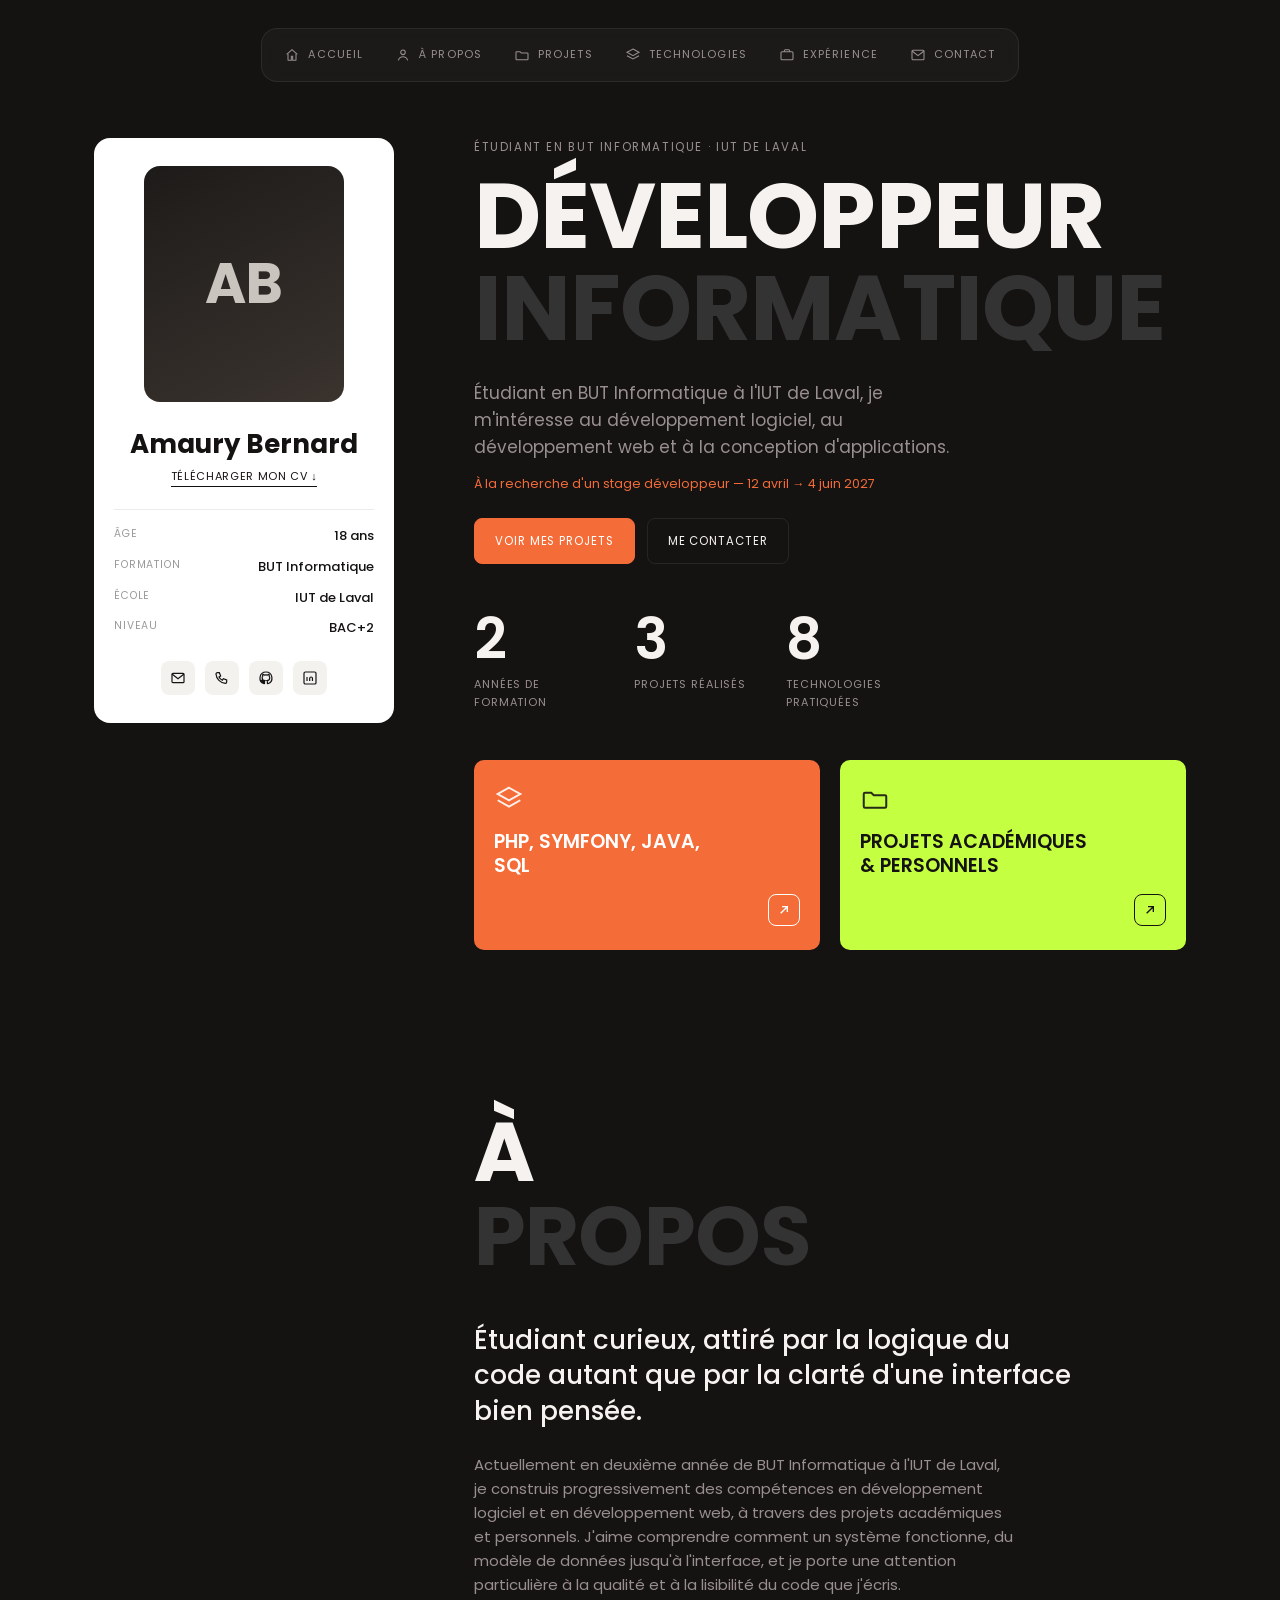
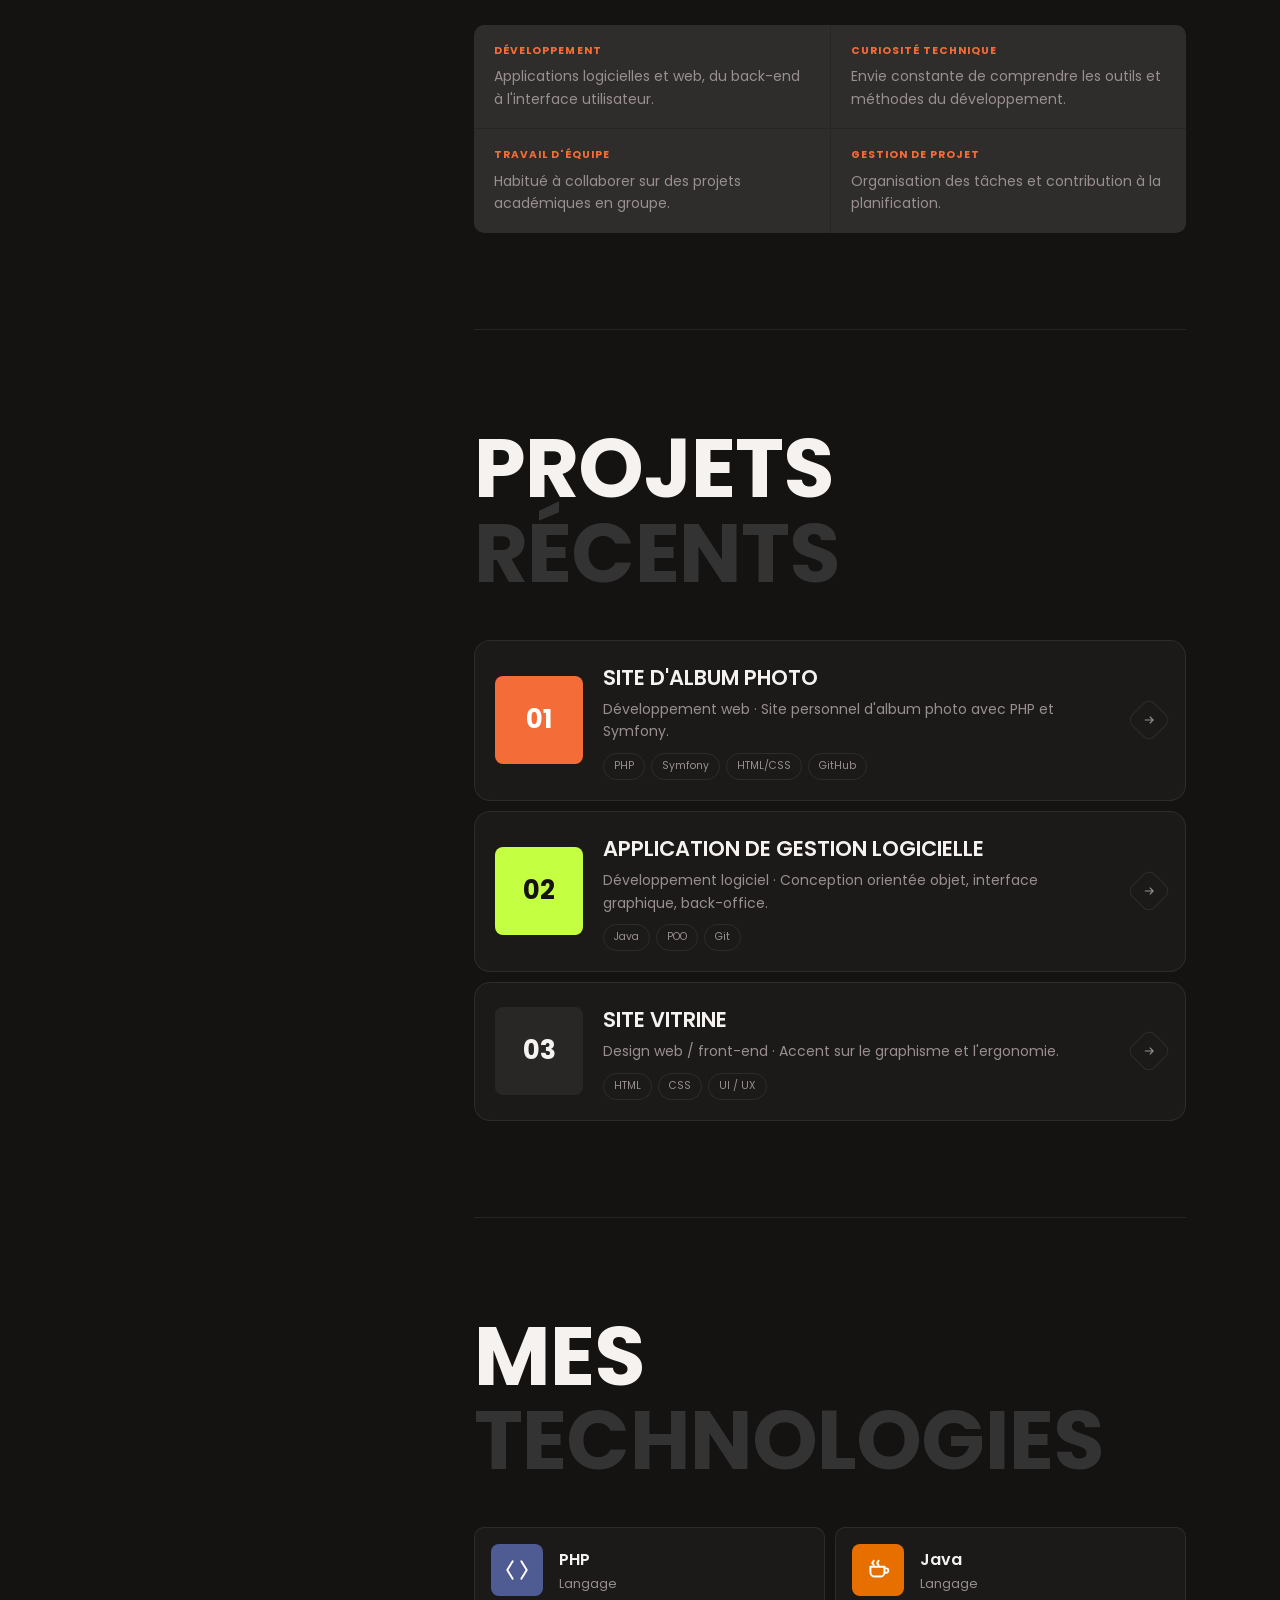
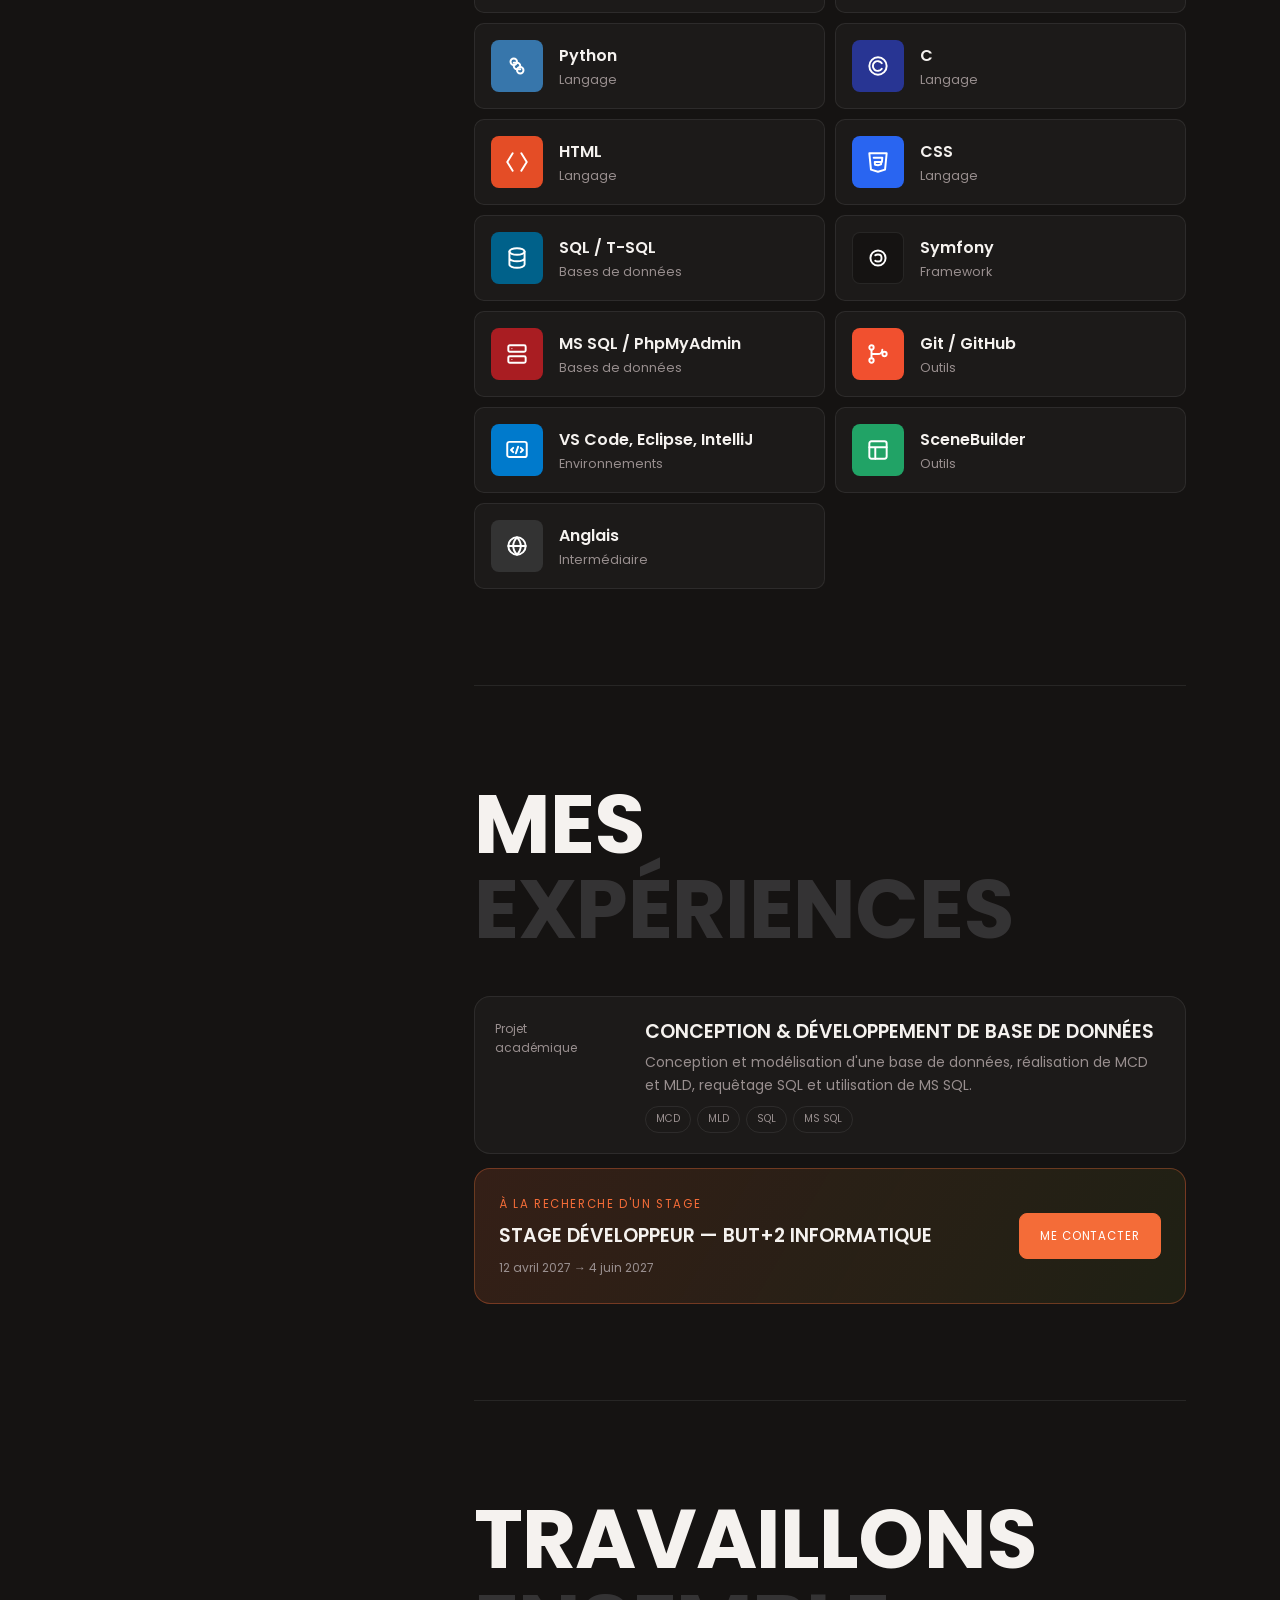
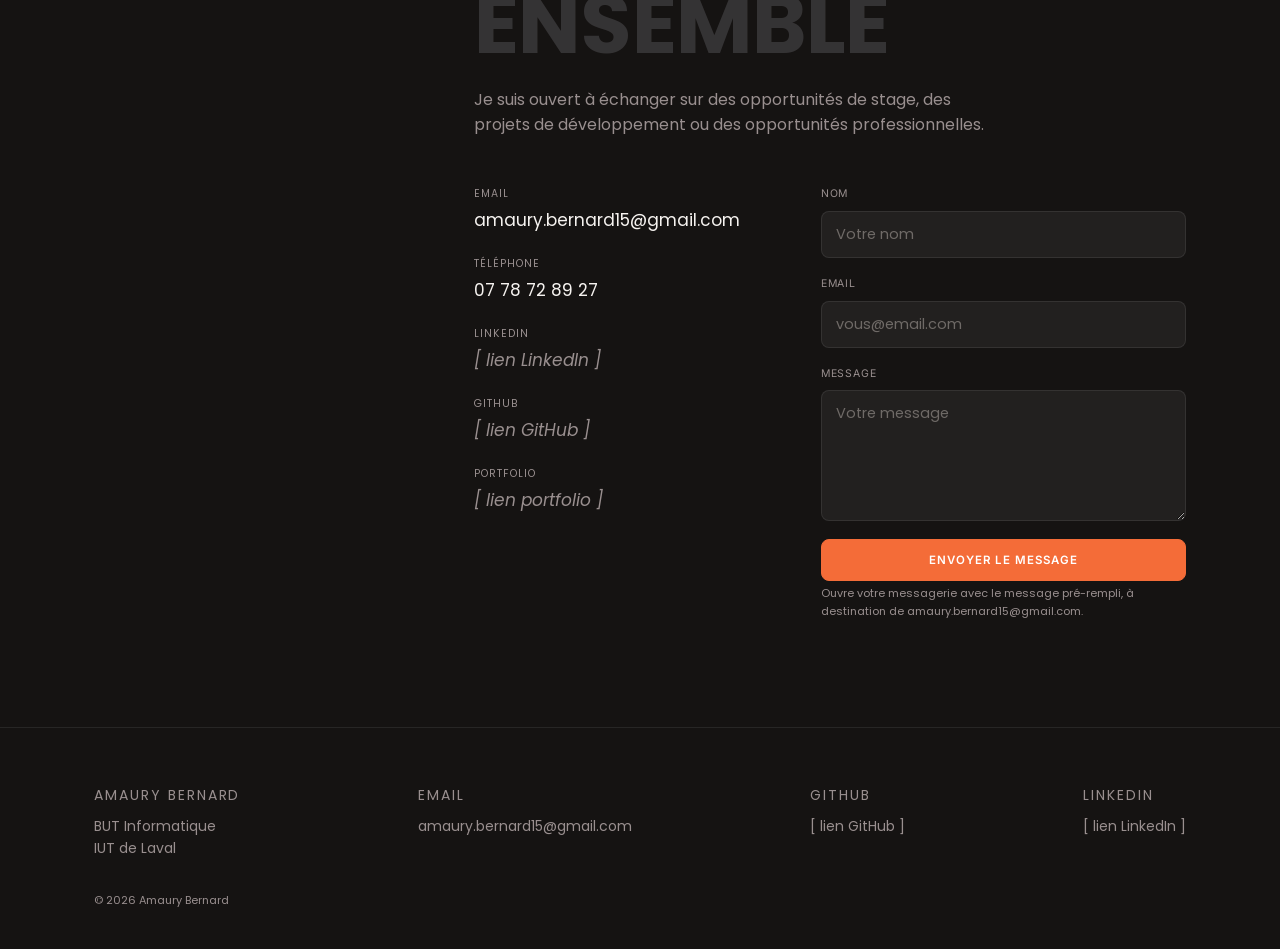
==== commit dbca0e8f: "modif des titres de sections" ====
--- a/index.html
+++ b/index.html
@@ -68,7 +68,7 @@
             <section id="home" class="hero-block reveal">
                 <div class="hero-head">
                     <div class="eyebrow" style="margin-bottom:14px;">Étudiant en BUT Informatique · IUT de Laval</div>
-                    <h1 class="hero-title"><span class="solid">DÉVELOPPEUR</span><span class="ghost">INFORMATIQUE</span></h1>
+                    <h1 class="hero-title"><span class="solid">DÉVELOPPEUR</span><br /><span class="ghost">INFORMATIQUE</span></h1>
                 </div>
                 <p class="hero-intro">Étudiant en BUT Informatique à l'IUT de Laval, je m'intéresse au développement logiciel, au développement web et à la conception d'applications.</p>
                 <p class="hero-internship">À la recherche d'un stage développeur — 12 avril → 4 juin 2027</p>
@@ -248,7 +248,7 @@
             <!-- EXPERIENCE -->
             <section id="experience" class="section reveal" style="border-top:1px solid var(--line);">
                 <div class="section-top">
-                    <h2 class="ghost-title"><span class="solid">MON</span><span class="ghost">EXPÉRIENCE</span></h2>
+                    <h2 class="ghost-title"><span class="solid">MES</span><span class="ghost">EXPÉRIENCES</span></h2>
                 </div>
                 <div class="list-cards">
                     <div class="list-card">
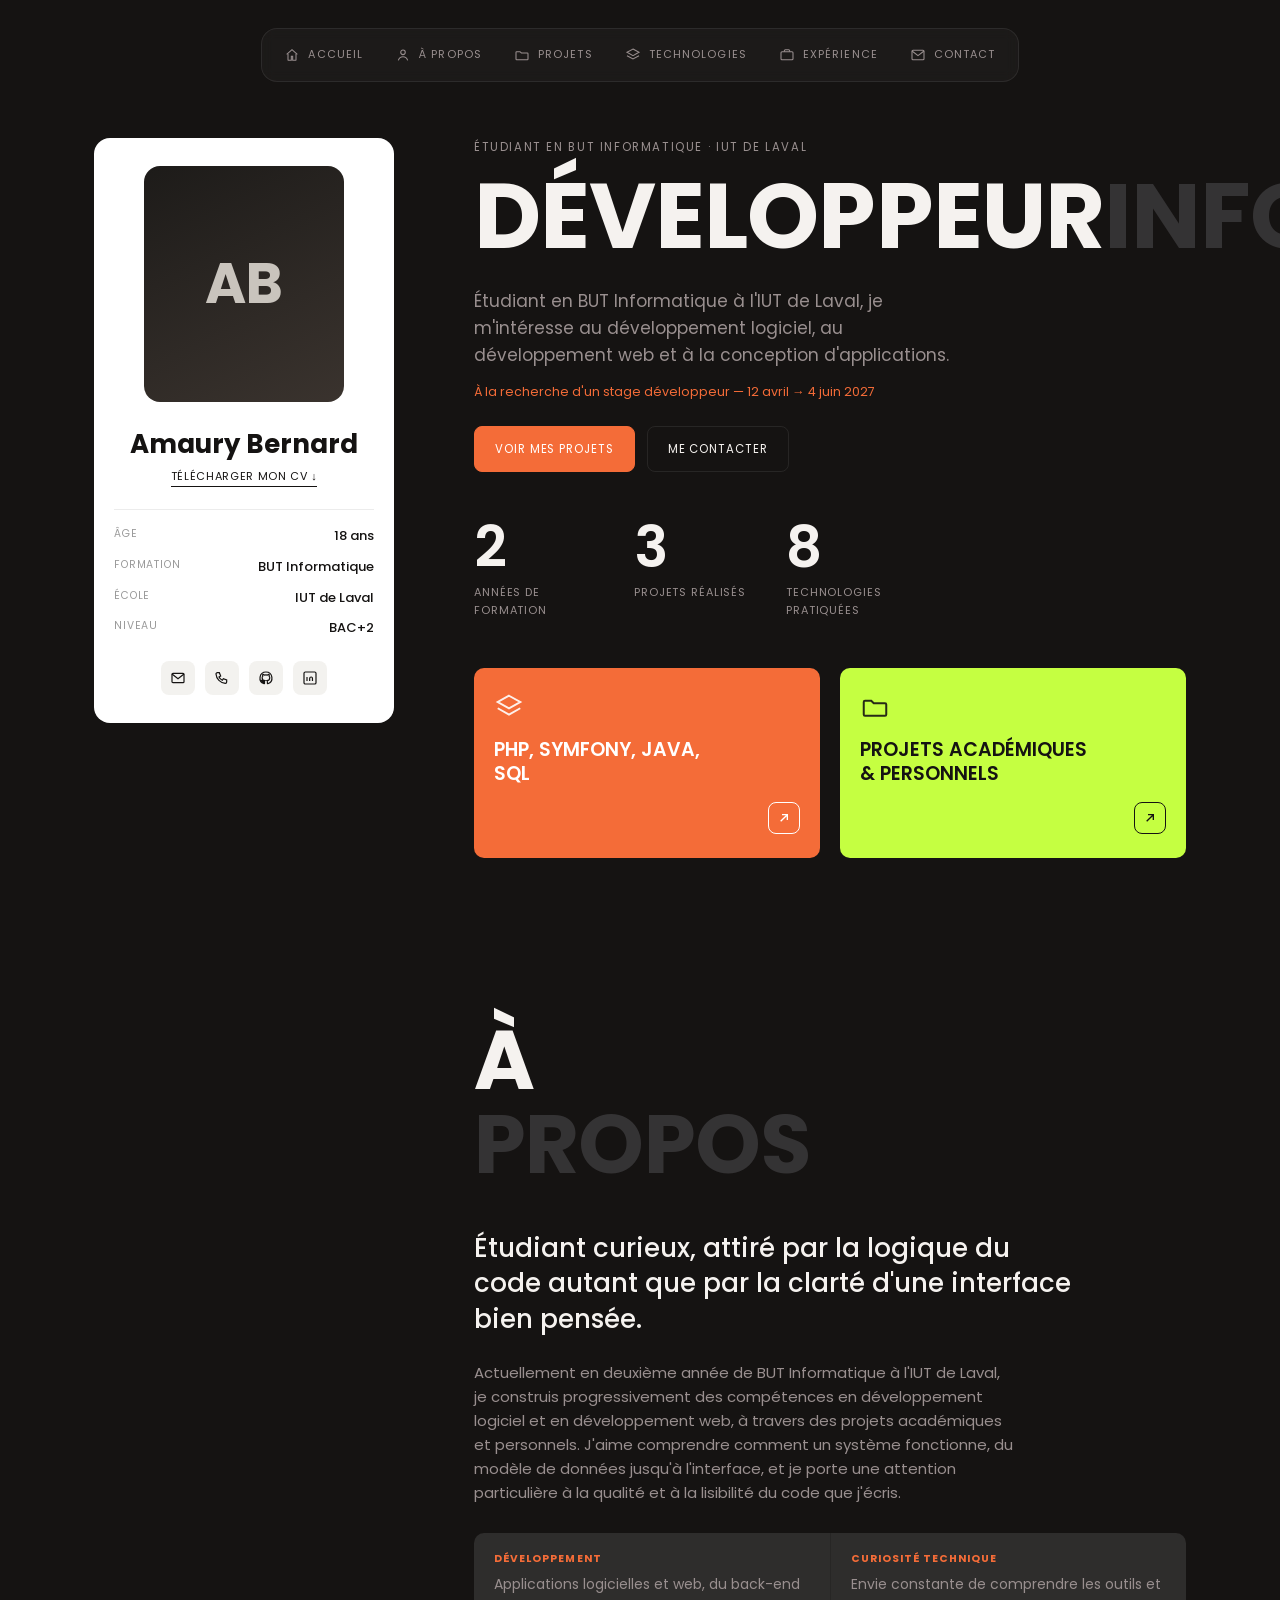
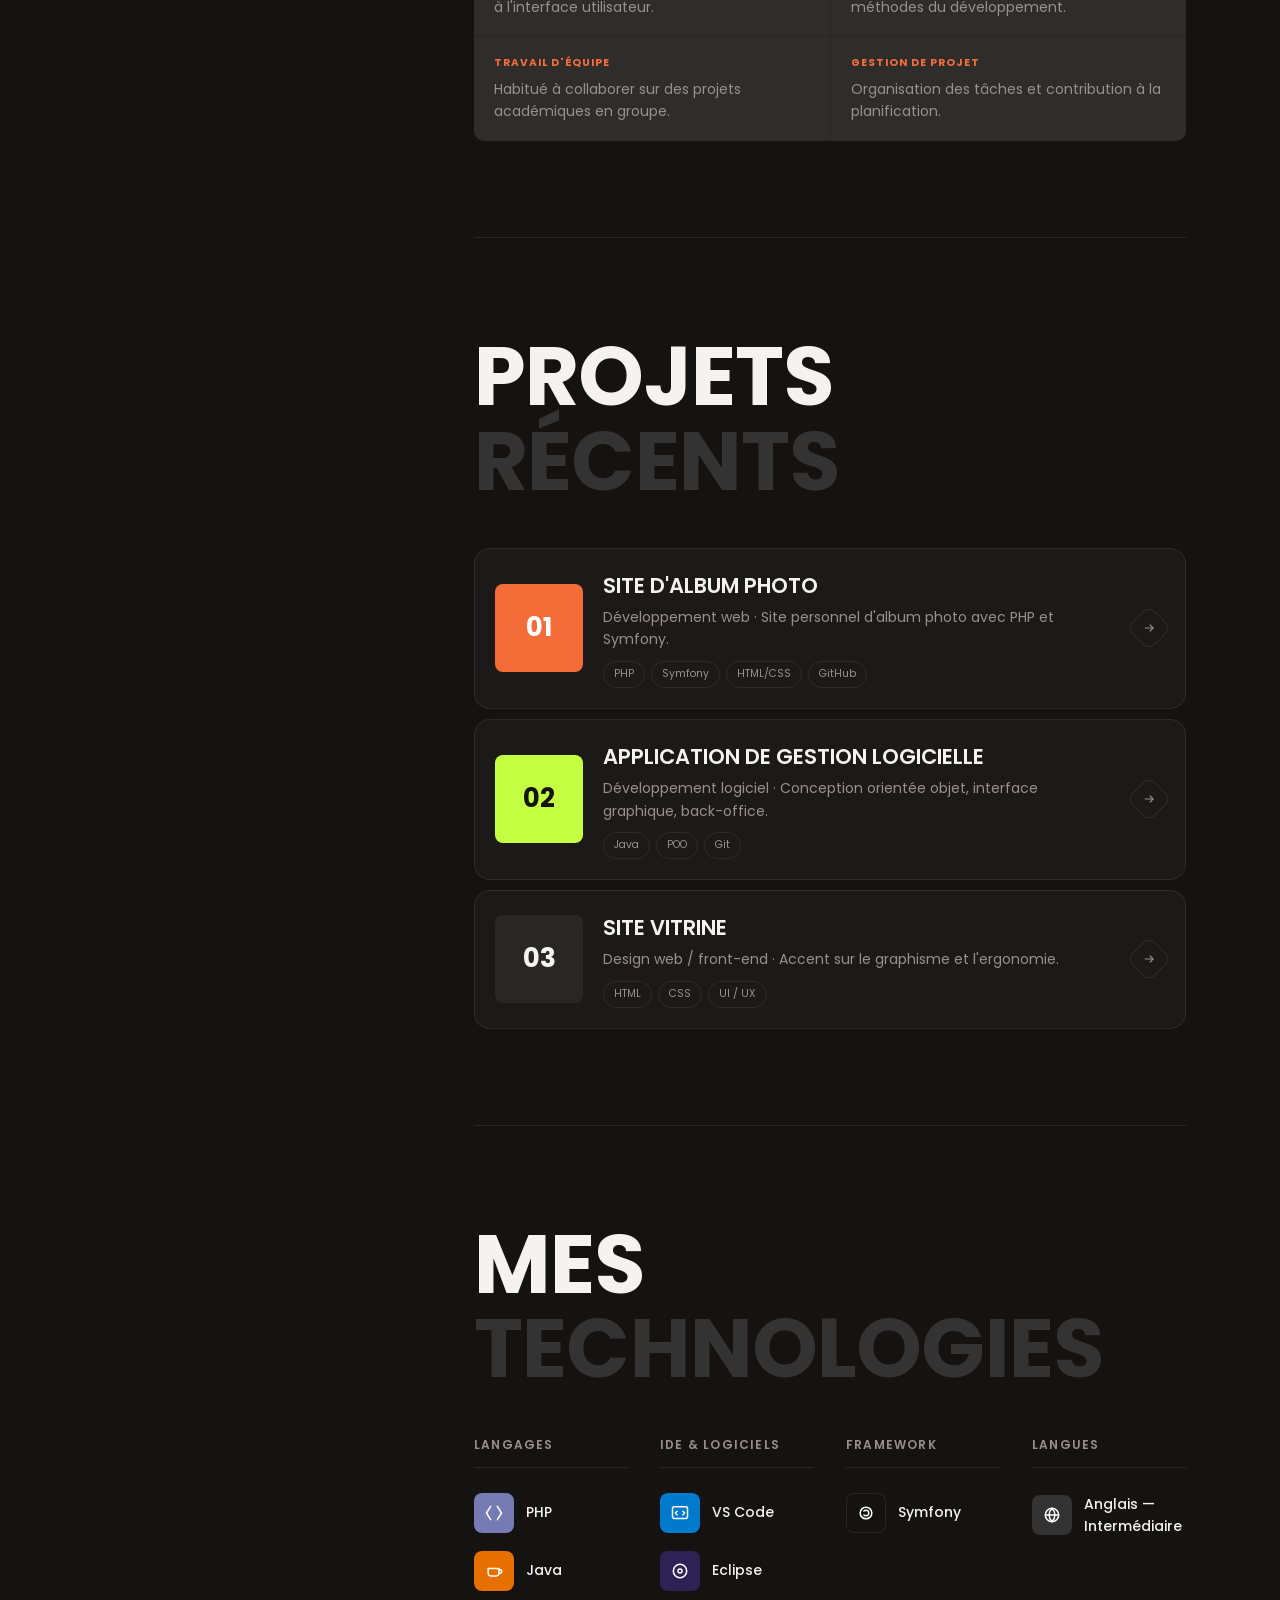
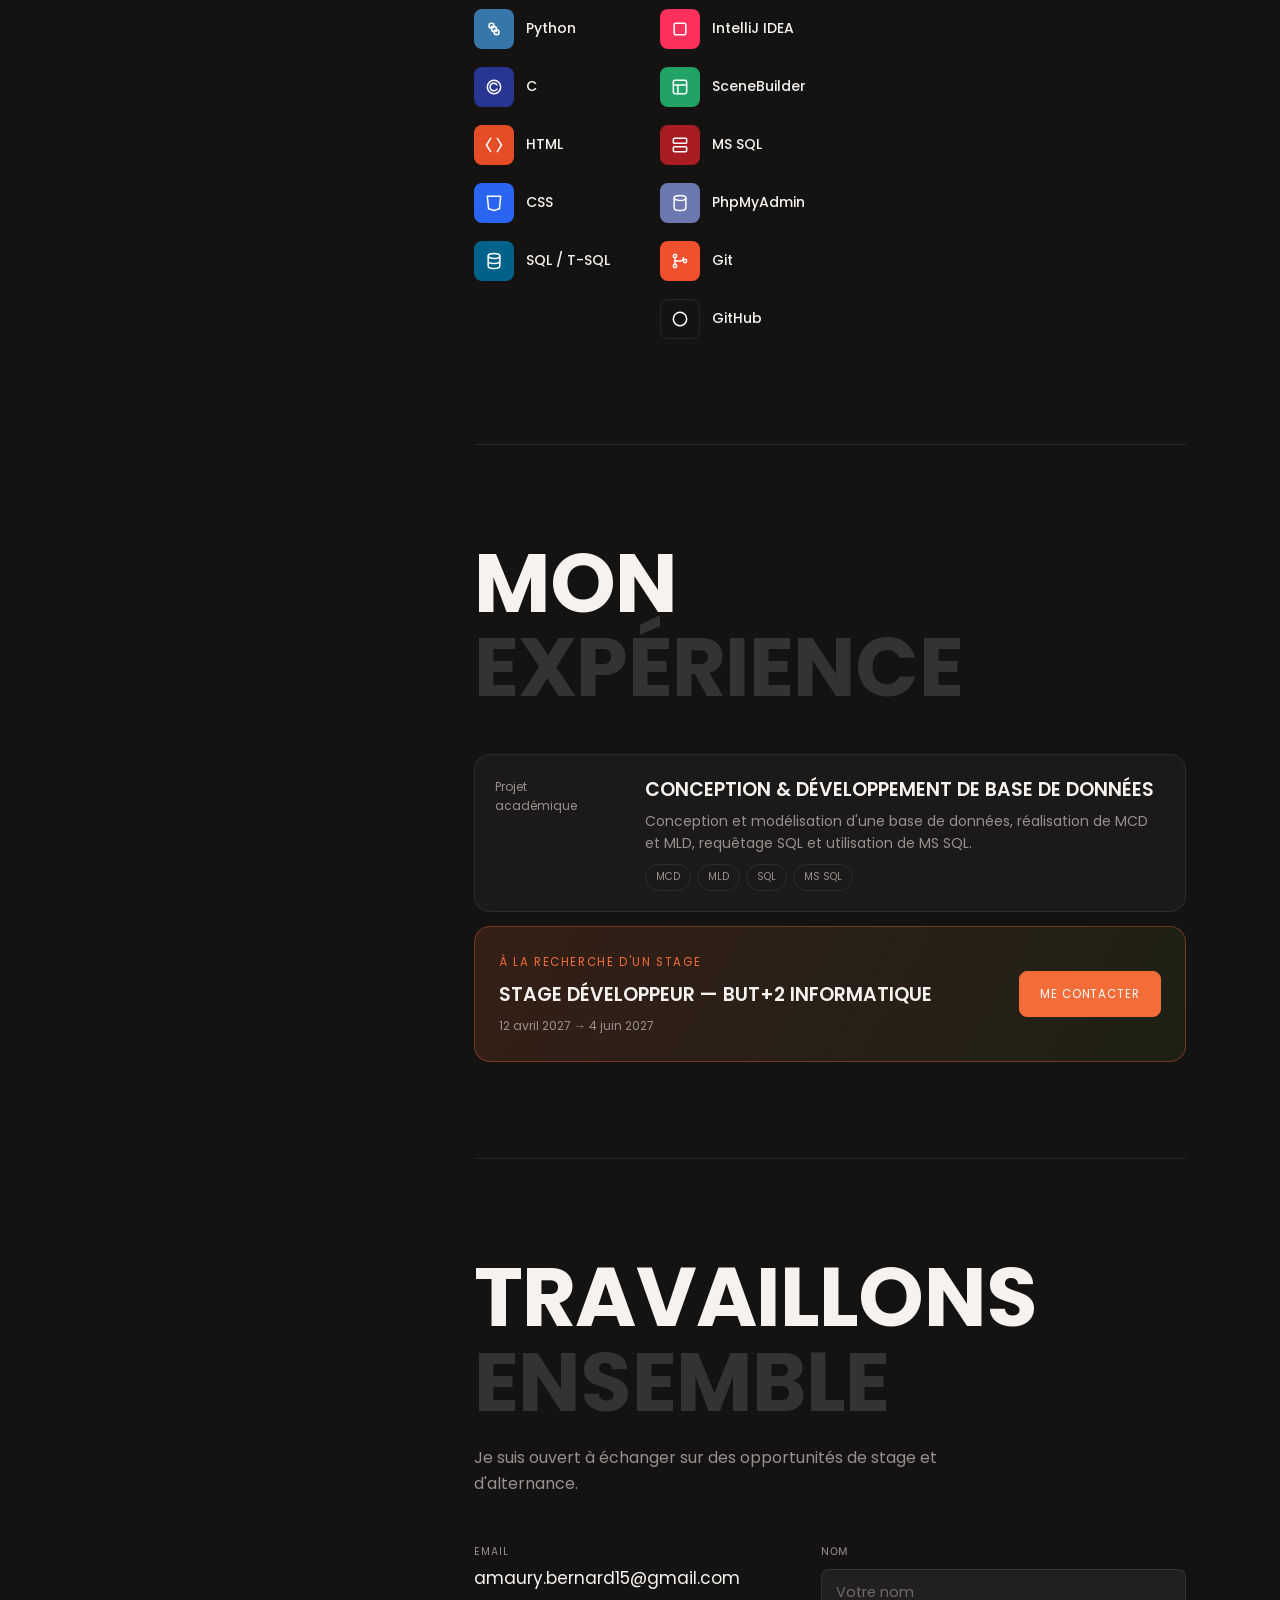
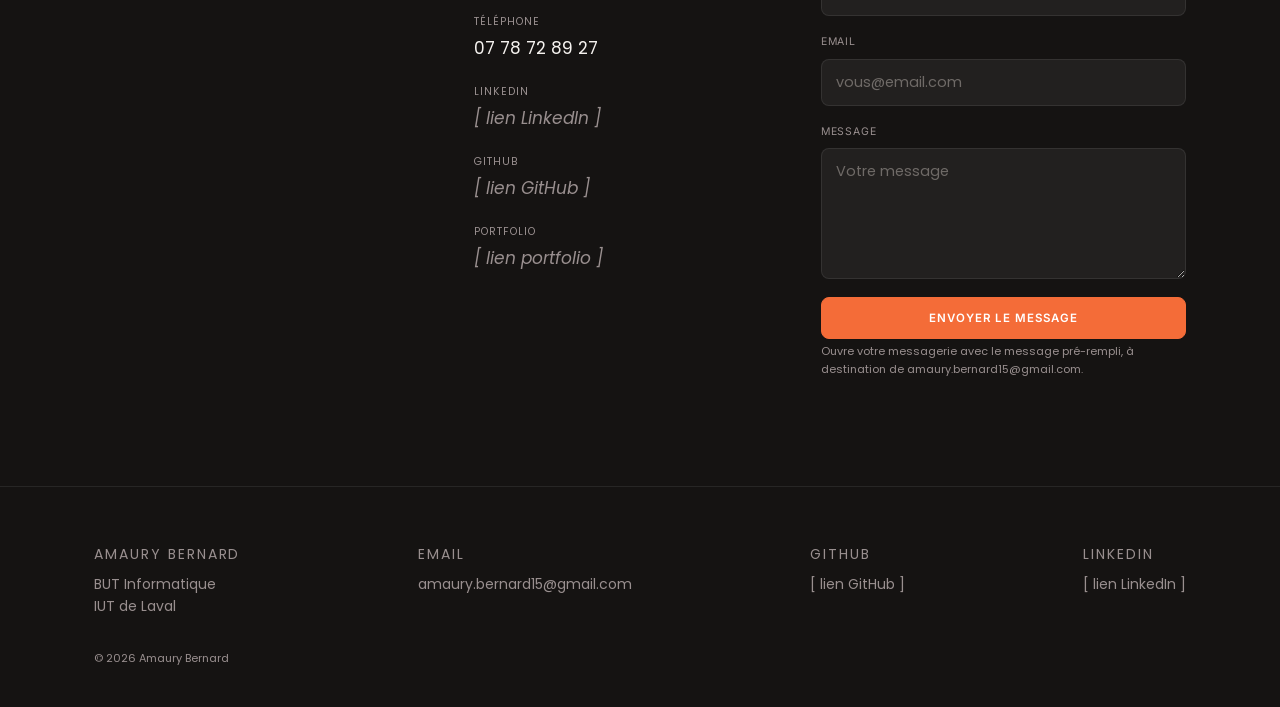
==== commit 61265e30: "7eme version" ====
--- a/index.html
+++ b/index.html
@@ -68,7 +68,7 @@
             <section id="home" class="hero-block reveal">
                 <div class="hero-head">
                     <div class="eyebrow" style="margin-bottom:14px;">Étudiant en BUT Informatique · IUT de Laval</div>
-                    <h1 class="hero-title"><span class="solid">DÉVELOPPEUR</span><br /><span class="ghost">INFORMATIQUE</span></h1>
+                    <h1 class="hero-title"><span class="solid">DÉVELOPPEUR</span><span class="ghost">INFORMATIQUE</span></h1>
                 </div>
                 <p class="hero-intro">Étudiant en BUT Informatique à l'IUT de Laval, je m'intéresse au développement logiciel, au développement web et à la conception d'applications.</p>
                 <p class="hero-internship">À la recherche d'un stage développeur — 12 avril → 4 juin 2027</p>
@@ -163,92 +163,167 @@
                 <div class="section-top">
                     <h2 class="ghost-title"><span class="solid">MES</span><span class="ghost">TECHNOLOGIES</span></h2>
                 </div>
-                <div class="tools-grid">
-                    <div class="tool-card">
-                        <div class="tool-icon" style="background:#4F5B93;">
-                            <svg viewBox="0 0 24 24" fill="none" stroke="#fff" stroke-width="1.8" stroke-linecap="round" stroke-linejoin="round" width="26" height="26"><path d="M8 4L3 12l5 8M16 4l5 8-5 8"/></svg>
-                        </div>
-                        <div><p class="tool-name">PHP</p><p class="tool-cat">Langage</p></div>
-                    </div>
-                    <div class="tool-card">
-                        <div class="tool-icon" style="background:#E76F00;">
-                            <svg viewBox="0 0 24 24" fill="none" stroke="#fff" stroke-width="1.8" stroke-linecap="round" stroke-linejoin="round" width="26" height="26"><path d="M5 9h13v5a4 4 0 0 1-4 4H9a4 4 0 0 1-4-4V9z"/><path d="M18 10.5h1.5a2 2 0 0 1 0 4H18"/><path d="M8 3.5c0 1-1.2 1-1.2 2s1.2 1 1.2 2M12.5 3.5c0 1-1.2 1-1.2 2s1.2 1 1.2 2"/></svg>
-                        </div>
-                        <div><p class="tool-name">Java</p><p class="tool-cat">Langage</p></div>
-                    </div>
-                    <div class="tool-card">
-                        <div class="tool-icon" style="background:#3776AB;">
-                            <svg viewBox="0 0 24 24" fill="none" stroke="#fff" stroke-width="1.8" stroke-linecap="round" stroke-linejoin="round" width="26" height="26"><circle cx="9" cy="8" r="3"/><circle cx="15" cy="16" r="3"/><path d="M9 11v1a3 3 0 0 0 3 3h3M15 13v-1a3 3 0 0 0-3-3H9"/></svg>
-                        </div>
-                        <div><p class="tool-name">Python</p><p class="tool-cat">Langage</p></div>
-                    </div>
-                    <div class="tool-card">
-                        <div class="tool-icon" style="background:#283593;">
-                            <svg viewBox="0 0 24 24" fill="none" stroke="#fff" stroke-width="1.8" stroke-linecap="round" stroke-linejoin="round" width="26" height="26"><circle cx="12" cy="12" r="8"/><path d="M15.5 9.5a4.5 4.5 0 1 0 0 5"/></svg>
-                        </div>
-                        <div><p class="tool-name">C</p><p class="tool-cat">Langage</p></div>
-                    </div>
-                    <div class="tool-card">
-                        <div class="tool-icon" style="background:#E44D26;">
-                            <svg viewBox="0 0 24 24" fill="none" stroke="#fff" stroke-width="1.8" stroke-linecap="round" stroke-linejoin="round" width="26" height="26"><path d="M8 4L3 12l5 8M16 4l5 8-5 8"/></svg>
-                        </div>
-                        <div><p class="tool-name">HTML</p><p class="tool-cat">Langage</p></div>
-                    </div>
-                    <div class="tool-card">
-                        <div class="tool-icon" style="background:#2965F1;">
-                            <svg viewBox="0 0 24 24" fill="none" stroke="#fff" stroke-width="1.8" stroke-linecap="round" stroke-linejoin="round" width="26" height="26"><path d="M4 4h16l-1.5 15L12 21l-6.5-2L4 4z"/><path d="M8 8h8l-.4 4H9l.2 2.5L12 15l2.8-.8.2-2"/></svg>
-                        </div>
-                        <div><p class="tool-name">CSS</p><p class="tool-cat">Langage</p></div>
-                    </div>
-                    <div class="tool-card">
-                        <div class="tool-icon" style="background:#00618A;">
-                            <svg viewBox="0 0 24 24" fill="none" stroke="#fff" stroke-width="1.8" stroke-linecap="round" stroke-linejoin="round" width="26" height="26"><ellipse cx="12" cy="6" rx="7" ry="3"/><path d="M5 6v6c0 1.7 3.1 3 7 3s7-1.3 7-3V6M5 12v6c0 1.7 3.1 3 7 3s7-1.3 7-3v-6"/></svg>
-                        </div>
-                        <div><p class="tool-name">SQL / T-SQL</p><p class="tool-cat">Bases de données</p></div>
-                    </div>
-                    <div class="tool-card">
-                        <div class="tool-icon" style="background:#151312; border:1px solid var(--line);">
-                            <svg viewBox="0 0 24 24" fill="none" stroke="#fff" stroke-width="1.8" stroke-linecap="round" stroke-linejoin="round" width="26" height="26"><circle cx="12" cy="12" r="7"/><path d="M9.5 9.5c1-1 4-1 5 0s1 4 0 5-4 1-5 0"/></svg>
-                        </div>
-                        <div><p class="tool-name">Symfony</p><p class="tool-cat">Framework</p></div>
-                    </div>
-                    <div class="tool-card">
-                        <div class="tool-icon" style="background:#A91D22;">
-                            <svg viewBox="0 0 24 24" fill="none" stroke="#fff" stroke-width="1.8" stroke-linecap="round" stroke-linejoin="round" width="26" height="26"><rect x="4" y="4" width="16" height="6" rx="1.4"/><rect x="4" y="14" width="16" height="6" rx="1.4"/><circle cx="7.3" cy="7" r=".5" fill="#fff" stroke="none"/><circle cx="7.3" cy="17" r=".5" fill="#fff" stroke="none"/></svg>
-                        </div>
-                        <div><p class="tool-name">MS SQL / PhpMyAdmin</p><p class="tool-cat">Bases de données</p></div>
-                    </div>
-                    <div class="tool-card">
-                        <div class="tool-icon" style="background:#F1502F;">
-                            <svg viewBox="0 0 24 24" fill="none" stroke="#fff" stroke-width="1.8" stroke-linecap="round" stroke-linejoin="round" width="26" height="26"><circle cx="6" cy="6" r="2"/><circle cx="6" cy="18" r="2"/><circle cx="18" cy="12" r="2"/><path d="M6 8v8M6 12h6a4 4 0 0 0 4-4"/></svg>
-                        </div>
-                        <div><p class="tool-name">Git / GitHub</p><p class="tool-cat">Outils</p></div>
-                    </div>
-                    <div class="tool-card">
-                        <div class="tool-icon" style="background:#007ACC;">
-                            <svg viewBox="0 0 24 24" fill="none" stroke="#fff" stroke-width="1.8" stroke-linecap="round" stroke-linejoin="round" width="26" height="26"><rect x="3" y="4.5" width="18" height="14" rx="2"/><path d="M8.5 10L6.5 12l2 2M15.5 10l2 2-2 2M13 9l-2 6"/></svg>
-                        </div>
-                        <div><p class="tool-name">VS Code, Eclipse, IntelliJ</p><p class="tool-cat">Environnements</p></div>
-                    </div>
-                    <div class="tool-card">
-                        <div class="tool-icon" style="background:#21A366;">
-                            <svg viewBox="0 0 24 24" fill="none" stroke="#fff" stroke-width="1.8" stroke-linecap="round" stroke-linejoin="round" width="26" height="26"><rect x="4" y="4" width="16" height="16" rx="2"/><path d="M4 9.5h16M9.5 9.5V20"/></svg>
-                        </div>
-                        <div><p class="tool-name">SceneBuilder</p><p class="tool-cat">Outils</p></div>
-                    </div>
-                    <div class="tool-card">
-                        <div class="tool-icon" style="background:#333;">
-                            <svg viewBox="0 0 24 24" fill="none" stroke="#fff" stroke-width="1.8" stroke-linecap="round" stroke-linejoin="round" width="26" height="26"><circle cx="12" cy="12" r="8"/><path d="M4 12h16M12 4c2.2 2.3 3.5 5 3.5 8s-1.3 5.7-3.5 8c-2.2-2.3-3.5-5-3.5-8s1.3-5.7 3.5-8z"/></svg>
-                        </div>
-                        <div><p class="tool-name">Anglais</p><p class="tool-cat">Intermédiaire</p></div>
-                    </div>
+                <div class="tech-columns">
+
+                    <!-- LANGAGES -->
+                    <div class="tech-col">
+                        <div class="tech-col-head">Langages</div>
+
+                        <div class="tech-item">
+                            <div class="tool-icon-wrap" style="background:#777BB4;">
+                                <svg class="tool-icon-fallback" viewBox="0 0 24 24" fill="none" stroke="#fff" stroke-width="1.8" stroke-linecap="round" stroke-linejoin="round" width="20" height="20"><path d="M8 4L3 12l5 8M16 4l5 8-5 8"/></svg>
+                                <img class="tool-icon-real" data-fallback-img src="https://cdn.simpleicons.org/php/ffffff" alt="Logo PHP">
+                            </div>
+                            <span class="tech-item-name">PHP</span>
+                        </div>
+
+                        <div class="tech-item">
+                            <div class="tool-icon-wrap" style="background:#E76F00;">
+                                <svg class="tool-icon-fallback" viewBox="0 0 24 24" fill="none" stroke="#fff" stroke-width="1.8" stroke-linecap="round" stroke-linejoin="round" width="20" height="20"><path d="M5 9h13v5a4 4 0 0 1-4 4H9a4 4 0 0 1-4-4V9z"/><path d="M18 10.5h1.5a2 2 0 0 1 0 4H18"/></svg>
+                                <img class="tool-icon-real" data-fallback-img src="https://cdn.simpleicons.org/openjdk/ffffff" alt="Logo Java (OpenJDK)">
+                            </div>
+                            <span class="tech-item-name">Java</span>
+                        </div>
+
+                        <div class="tech-item">
+                            <div class="tool-icon-wrap" style="background:#3776AB;">
+                                <svg class="tool-icon-fallback" viewBox="0 0 24 24" fill="none" stroke="#fff" stroke-width="1.8" stroke-linecap="round" stroke-linejoin="round" width="20" height="20"><circle cx="9" cy="8" r="3"/><circle cx="15" cy="16" r="3"/><path d="M9 11v1a3 3 0 0 0 3 3h3M15 13v-1a3 3 0 0 0-3-3H9"/></svg>
+                                <img class="tool-icon-real" data-fallback-img src="https://cdn.simpleicons.org/python/ffffff" alt="Logo Python">
+                            </div>
+                            <span class="tech-item-name">Python</span>
+                        </div>
+
+                        <div class="tech-item">
+                            <div class="tool-icon-wrap" style="background:#283593;">
+                                <svg class="tool-icon-fallback" viewBox="0 0 24 24" fill="none" stroke="#fff" stroke-width="1.8" stroke-linecap="round" stroke-linejoin="round" width="20" height="20"><circle cx="12" cy="12" r="8"/><path d="M15.5 9.5a4.5 4.5 0 1 0 0 5"/></svg>
+                            </div>
+                            <span class="tech-item-name">C</span>
+                        </div>
+
+                        <div class="tech-item">
+                            <div class="tool-icon-wrap" style="background:#E44D26;">
+                                <svg class="tool-icon-fallback" viewBox="0 0 24 24" fill="none" stroke="#fff" stroke-width="1.8" stroke-linecap="round" stroke-linejoin="round" width="20" height="20"><path d="M8 4L3 12l5 8M16 4l5 8-5 8"/></svg>
+                                <img class="tool-icon-real" data-fallback-img src="https://cdn.simpleicons.org/html5/ffffff" alt="Logo HTML5">
+                            </div>
+                            <span class="tech-item-name">HTML</span>
+                        </div>
+
+                        <div class="tech-item">
+                            <div class="tool-icon-wrap" style="background:#2965F1;">
+                                <svg class="tool-icon-fallback" viewBox="0 0 24 24" fill="none" stroke="#fff" stroke-width="1.8" stroke-linecap="round" stroke-linejoin="round" width="20" height="20"><path d="M4 4h16l-1.5 15L12 21l-6.5-2L4 4z"/></svg>
+                                <img class="tool-icon-real" data-fallback-img src="https://cdn.simpleicons.org/css3/ffffff" alt="Logo CSS3">
+                            </div>
+                            <span class="tech-item-name">CSS</span>
+                        </div>
+
+                        <div class="tech-item">
+                            <div class="tool-icon-wrap" style="background:#00618A;">
+                                <svg class="tool-icon-fallback" viewBox="0 0 24 24" fill="none" stroke="#fff" stroke-width="1.8" stroke-linecap="round" stroke-linejoin="round" width="20" height="20"><ellipse cx="12" cy="6" rx="7" ry="3"/><path d="M5 6v6c0 1.7 3.1 3 7 3s7-1.3 7-3V6M5 12v6c0 1.7 3.1 3 7 3s7-1.3 7-3v-6"/></svg>
+                            </div>
+                            <span class="tech-item-name">SQL / T-SQL</span>
+                        </div>
+                    </div>
+
+                    <!-- IDE / LOGICIELS -->
+                    <div class="tech-col">
+                        <div class="tech-col-head">IDE &amp; logiciels</div>
+
+                        <div class="tech-item">
+                            <div class="tool-icon-wrap" style="background:#007ACC;">
+                                <svg class="tool-icon-fallback" viewBox="0 0 24 24" fill="none" stroke="#fff" stroke-width="1.8" stroke-linecap="round" stroke-linejoin="round" width="20" height="20"><rect x="3" y="4.5" width="18" height="14" rx="2"/><path d="M8.5 10L6.5 12l2 2M15.5 10l2 2-2 2"/></svg>
+                                <img class="tool-icon-real" data-fallback-img src="https://cdn.simpleicons.org/visualstudiocode/ffffff" alt="Logo Visual Studio Code">
+                            </div>
+                            <span class="tech-item-name">VS Code</span>
+                        </div>
+
+                        <div class="tech-item">
+                            <div class="tool-icon-wrap" style="background:#2C2255;">
+                                <svg class="tool-icon-fallback" viewBox="0 0 24 24" fill="none" stroke="#fff" stroke-width="1.8" stroke-linecap="round" stroke-linejoin="round" width="20" height="20"><circle cx="12" cy="12" r="8"/><circle cx="12" cy="12" r="2.4"/></svg>
+                                <img class="tool-icon-real" data-fallback-img src="https://cdn.simpleicons.org/eclipseide/ffffff" alt="Logo Eclipse IDE">
+                            </div>
+                            <span class="tech-item-name">Eclipse</span>
+                        </div>
+
+                        <div class="tech-item">
+                            <div class="tool-icon-wrap" style="background:#FE315D;">
+                                <svg class="tool-icon-fallback" viewBox="0 0 24 24" fill="none" stroke="#fff" stroke-width="1.8" stroke-linecap="round" stroke-linejoin="round" width="20" height="20"><rect x="5" y="5" width="14" height="14" rx="2"/></svg>
+                                <img class="tool-icon-real" data-fallback-img src="https://cdn.simpleicons.org/intellijidea/ffffff" alt="Logo IntelliJ IDEA">
+                            </div>
+                            <span class="tech-item-name">IntelliJ IDEA</span>
+                        </div>
+
+                        <div class="tech-item">
+                            <div class="tool-icon-wrap" style="background:#21A366;">
+                                <svg class="tool-icon-fallback" viewBox="0 0 24 24" fill="none" stroke="#fff" stroke-width="1.8" stroke-linecap="round" stroke-linejoin="round" width="20" height="20"><rect x="4" y="4" width="16" height="16" rx="2"/><path d="M4 9.5h16M9.5 9.5V20"/></svg>
+                            </div>
+                            <span class="tech-item-name">SceneBuilder</span>
+                        </div>
+
+                        <div class="tech-item">
+                            <div class="tool-icon-wrap" style="background:#A91D22;">
+                                <svg class="tool-icon-fallback" viewBox="0 0 24 24" fill="none" stroke="#fff" stroke-width="1.8" stroke-linecap="round" stroke-linejoin="round" width="20" height="20"><rect x="4" y="4" width="16" height="6" rx="1.4"/><rect x="4" y="14" width="16" height="6" rx="1.4"/></svg>
+                                <img class="tool-icon-real" data-fallback-img src="https://cdn.simpleicons.org/microsoftsqlserver/ffffff" alt="Logo Microsoft SQL Server">
+                            </div>
+                            <span class="tech-item-name">MS SQL</span>
+                        </div>
+
+                        <div class="tech-item">
+                            <div class="tool-icon-wrap" style="background:#6C78AF;">
+                                <svg class="tool-icon-fallback" viewBox="0 0 24 24" fill="none" stroke="#fff" stroke-width="1.8" stroke-linecap="round" stroke-linejoin="round" width="20" height="20"><ellipse cx="12" cy="6" rx="7" ry="3"/><path d="M5 6v12c0 1.7 3.1 3 7 3s7-1.3 7-3V6"/></svg>
+                                <img class="tool-icon-real" data-fallback-img src="https://cdn.simpleicons.org/phpmyadmin/ffffff" alt="Logo phpMyAdmin">
+                            </div>
+                            <span class="tech-item-name">PhpMyAdmin</span>
+                        </div>
+
+                        <div class="tech-item">
+                            <div class="tool-icon-wrap" style="background:#F1502F;">
+                                <svg class="tool-icon-fallback" viewBox="0 0 24 24" fill="none" stroke="#fff" stroke-width="1.8" stroke-linecap="round" stroke-linejoin="round" width="20" height="20"><circle cx="6" cy="6" r="2"/><circle cx="6" cy="18" r="2"/><circle cx="18" cy="12" r="2"/><path d="M6 8v8M6 12h6a4 4 0 0 0 4-4"/></svg>
+                                <img class="tool-icon-real" data-fallback-img src="https://cdn.simpleicons.org/git/ffffff" alt="Logo Git">
+                            </div>
+                            <span class="tech-item-name">Git</span>
+                        </div>
+
+                        <div class="tech-item">
+                            <div class="tool-icon-wrap" style="background:#151312; border:1px solid var(--line);">
+                                <svg class="tool-icon-fallback" viewBox="0 0 24 24" fill="none" stroke="#fff" stroke-width="1.8" stroke-linecap="round" stroke-linejoin="round" width="20" height="20"><circle cx="12" cy="12" r="8"/></svg>
+                                <img class="tool-icon-real" data-fallback-img src="https://cdn.simpleicons.org/github/ffffff" alt="Logo GitHub">
+                            </div>
+                            <span class="tech-item-name">GitHub</span>
+                        </div>
+                    </div>
+
+                    <!-- FRAMEWORK -->
+                    <div class="tech-col">
+                        <div class="tech-col-head">Framework</div>
+
+                        <div class="tech-item">
+                            <div class="tool-icon-wrap" style="background:#151312; border:1px solid var(--line);">
+                                <svg class="tool-icon-fallback" viewBox="0 0 24 24" fill="none" stroke="#fff" stroke-width="1.8" stroke-linecap="round" stroke-linejoin="round" width="20" height="20"><circle cx="12" cy="12" r="7"/><path d="M9.5 9.5c1-1 4-1 5 0s1 4 0 5-4 1-5 0"/></svg>
+                                <img class="tool-icon-real" data-fallback-img src="https://cdn.simpleicons.org/symfony/ffffff" alt="Logo Symfony">
+                            </div>
+                            <span class="tech-item-name">Symfony</span>
+                        </div>
+                    </div>
+
+                    <!-- LANGUES -->
+                    <div class="tech-col">
+                        <div class="tech-col-head">Langues</div>
+
+                        <div class="tech-item">
+                            <div class="tool-icon-wrap" style="background:#333;">
+                                <svg class="tool-icon-fallback" viewBox="0 0 24 24" fill="none" stroke="#fff" stroke-width="1.8" stroke-linecap="round" stroke-linejoin="round" width="20" height="20"><circle cx="12" cy="12" r="8"/><path d="M4 12h16M12 4c2.2 2.3 3.5 5 3.5 8s-1.3 5.7-3.5 8c-2.2-2.3-3.5-5-3.5-8s1.3-5.7 3.5-8z"/></svg>
+                            </div>
+                            <span class="tech-item-name">Anglais — Intermédiaire</span>
+                        </div>
+                    </div>
+
                 </div>
             </section>
 
             <!-- EXPERIENCE -->
             <section id="experience" class="section reveal" style="border-top:1px solid var(--line);">
                 <div class="section-top">
-                    <h2 class="ghost-title"><span class="solid">MES</span><span class="ghost">EXPÉRIENCES</span></h2>
+                    <h2 class="ghost-title"><span class="solid">MON</span><span class="ghost">EXPÉRIENCE</span></h2>
                 </div>
                 <div class="list-cards">
                     <div class="list-card">
@@ -276,7 +351,7 @@
             <!-- CONTACT -->
             <section id="contact" class="section reveal" style="border-top:1px solid var(--line);">
                 <h2 class="ghost-title"><span class="solid">TRAVAILLONS</span><span class="ghost">ENSEMBLE</span></h2>
-                <p class="contact-lede">Je suis ouvert à échanger sur des opportunités de stage, des projets de développement ou des opportunités professionnelles.</p>
+                <p class="contact-lede">Je suis ouvert à échanger sur des opportunités de stage et d'alternance.</p>
 
                 <div class="contact-grid">
                     <div class="contact-info">
--- a/css/style.css
+++ b/css/style.css
@@ -567,35 +567,55 @@
     margin:0;
 }
 
-/* ---------------- TECH TOOLS GRID ---------------- */
-.tools-grid{
+/* ---------------- TECHNOLOGIES (4 columns, real logos with fallback) ---------------- */
+.tech-columns{
     display:grid;
-    grid-template-columns:repeat(2, 1fr);
-    gap:10px;
-}
-@media (max-width:600px){ .tools-grid{ grid-template-columns:1fr; } }
-.tool-card{
-    background:var(--bg-panel);
-    border:1px solid var(--line);
-    border-radius:var(--radius-md);
-    padding:16px;
-    display:flex; align-items:center; gap:16px;
-    transition:background .2s ease;
-}
-.tool-card:hover{ background:var(--bg-panel-strong); }
-.tool-icon{
-    flex:0 0 52px;
-    width:52px; height:52px;
+    grid-template-columns:repeat(4, 1fr);
+    gap:32px;
+}
+@media (max-width:860px){ .tech-columns{ grid-template-columns:repeat(2, 1fr); gap:28px; } }
+@media (max-width:480px){ .tech-columns{ grid-template-columns:1fr; } }
+.tech-col-head{
+    font-family:var(--font-display);
+    font-weight:600;
+    font-size:12px;
+    letter-spacing:.1em;
+    text-transform:uppercase;
+    color:var(--ink-soft);
+    padding-bottom:12px;
+    margin-bottom:16px;
+    border-bottom:1px solid var(--line);
+}
+.tech-item{
+    display:flex;
+    align-items:center;
+    gap:12px;
+    padding:9px 0;
+}
+.tech-item-name{
+    font-size:14px;
+    font-weight:500;
+    color:var(--ink);
+}
+/* icon badge: a hand-drawn fallback icon sits underneath; the real brand
+   logo (fetched from the Simple Icons CDN) loads on top and, if it loads
+   successfully, hides the fallback — see js/main.js */
+.tool-icon-wrap{
+    position:relative;
+    flex:0 0 40px;
+    width:40px; height:40px;
     border-radius:var(--radius-sm);
     display:flex; align-items:center; justify-content:center;
-    font-family:var(--font-display);
-    font-weight:600;
-    font-size:12px;
-    background:var(--bg-panel-strong);
-    color:var(--ink);
-}
-.tool-name{ font-family:var(--font-display); font-weight:600; font-size:16px; margin:0 0 2px; }
-.tool-cat{ color:var(--ink-soft); font-size:12.5px; margin:0; }
+    overflow:hidden;
+}
+.tool-icon-fallback{ position:relative; }
+.tool-icon-real{
+    position:absolute; inset:0;
+    margin:auto;
+    width:22px; height:22px;
+    object-fit:contain;
+    display:none;
+}
 
 /* ---------------- CONTACT ---------------- */
 .contact-lede{
